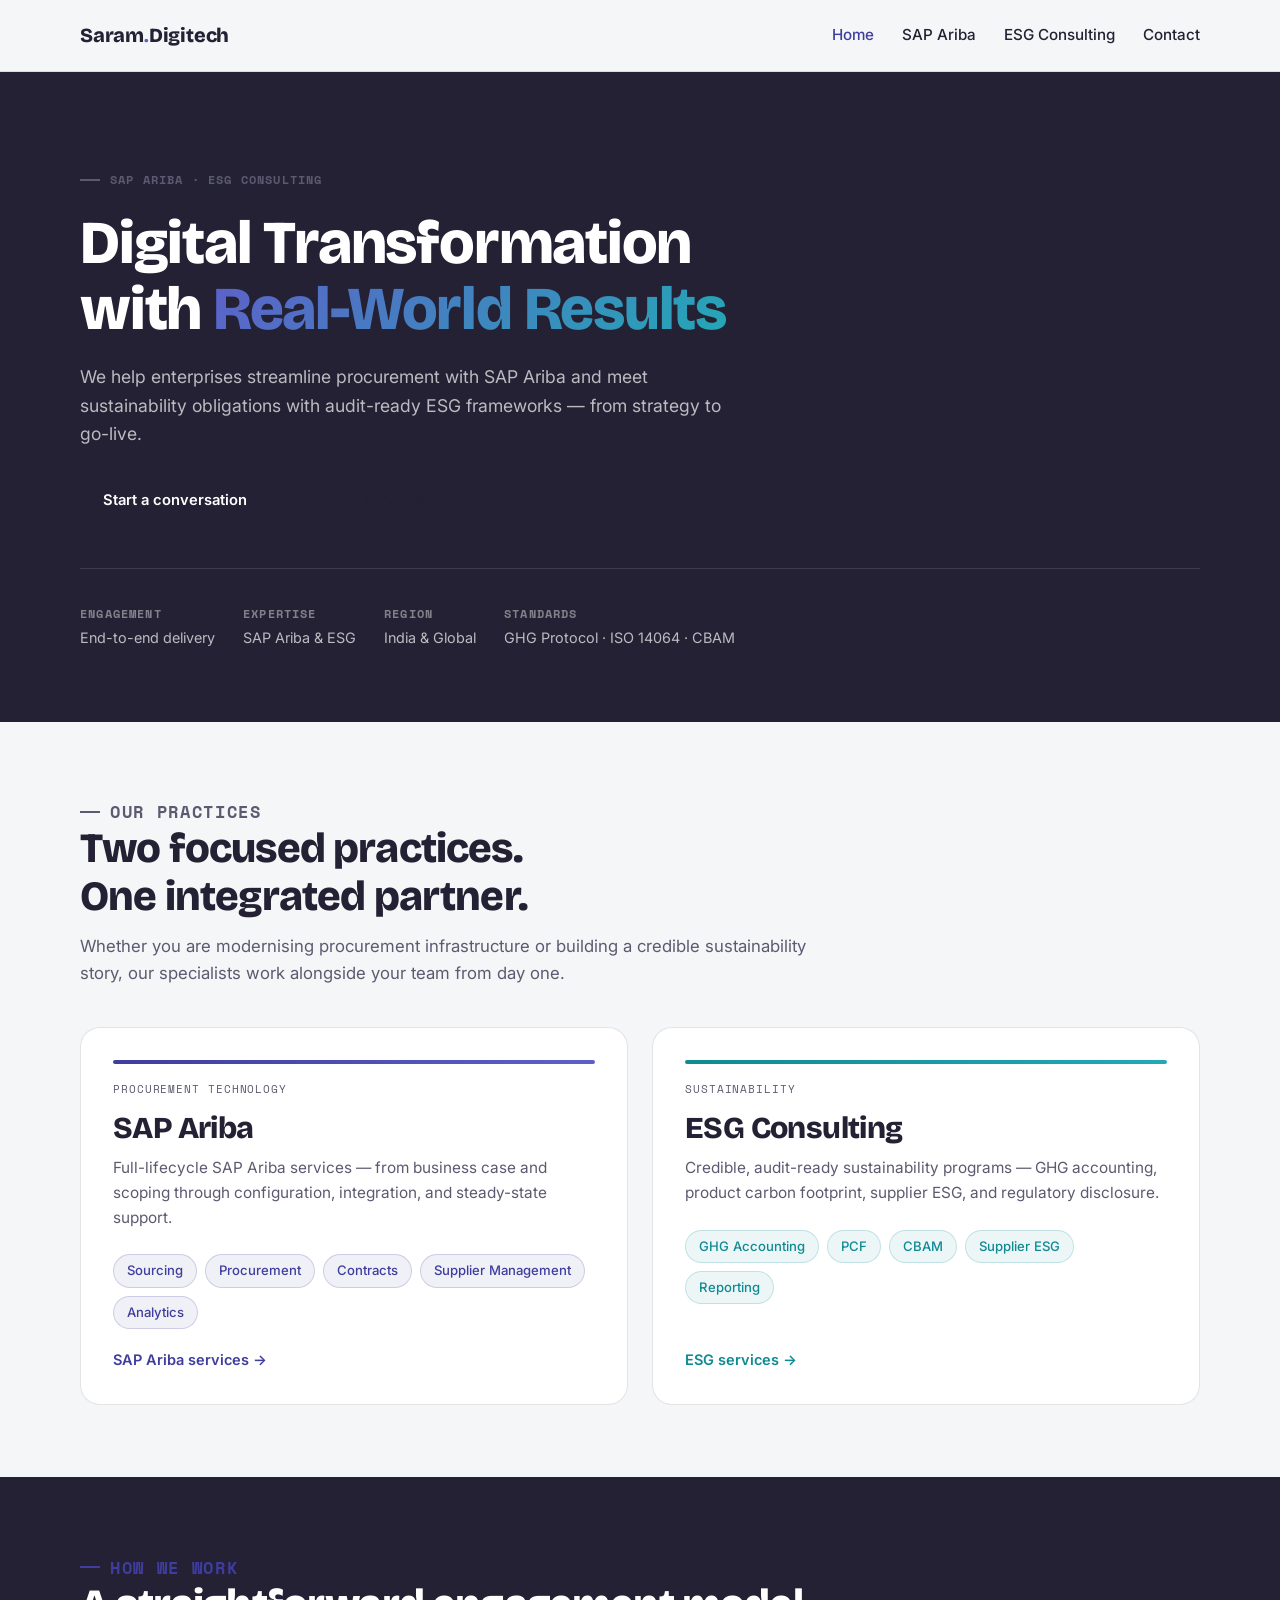
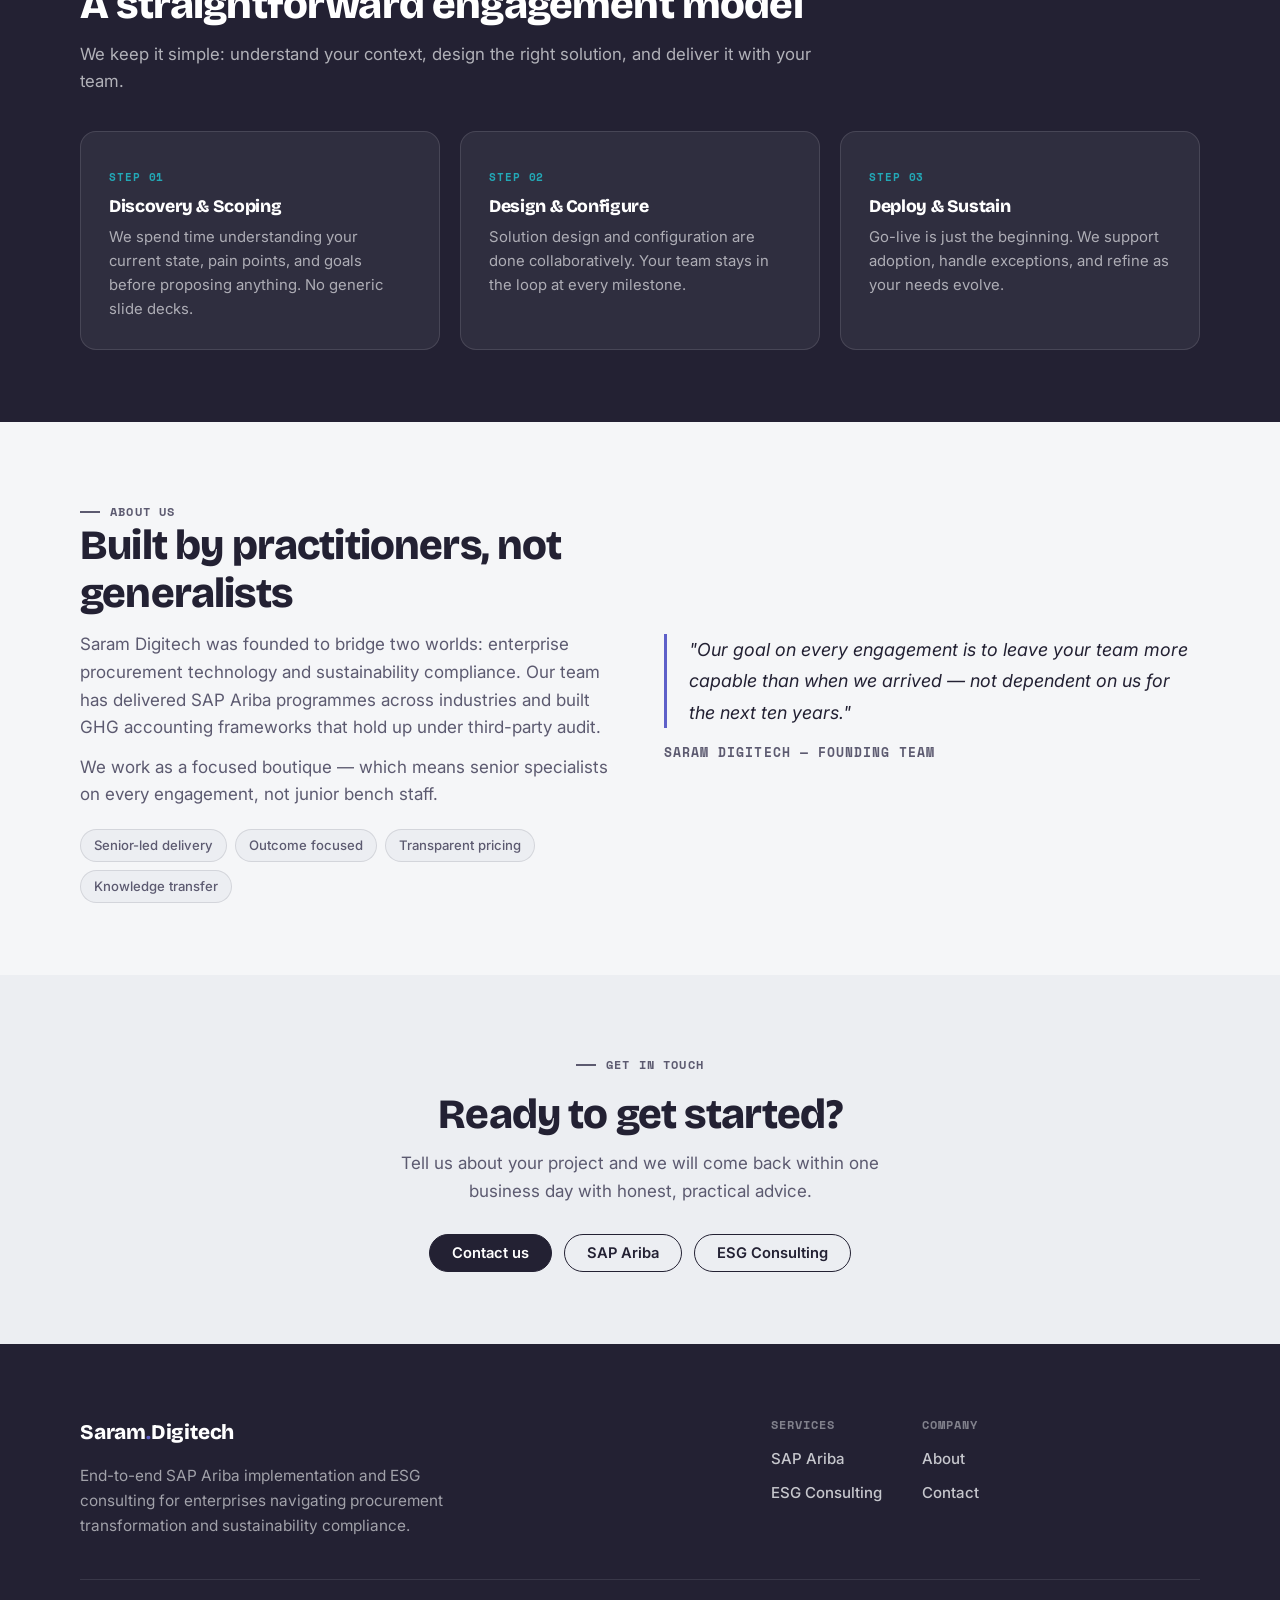
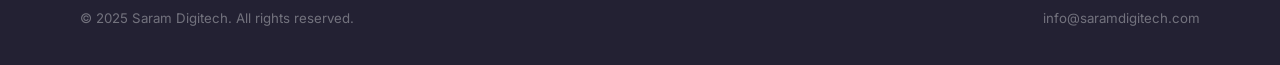
==== index.html @ 62ceaaaa "feat: convert to multi-page site with shared CSS Replace the 489KB Draftcode bundled SPA with a clea" ====
<!DOCTYPE html>
<html lang="en">
<head>
  <meta charset="UTF-8">
  <meta name="viewport" content="width=device-width,initial-scale=1">
  <title>Saram Digitech — SAP Ariba &amp; ESG Consulting</title>
  <meta name="description" content="Saram Digitech delivers SAP Ariba implementation and ESG consulting for enterprises. End-to-end procurement transformation and sustainability compliance.">
  <link rel="preconnect" href="https://fonts.googleapis.com">
  <link rel="preconnect" href="https://fonts.gstatic.com" crossorigin>
  <link href="https://fonts.googleapis.com/css2?family=Bricolage+Grotesque:opsz,wght@12..96,700;12..96,800&family=Inter:wght@400;500;600&family=Space+Mono:wght@700&display=swap" rel="stylesheet">
  <link rel="stylesheet" href="assets/site.css">
</head>
<body>

<header class="nav">
  <div class="wrap">
    <div class="row">
      <a href="index.html" class="brand">Saram<b>.</b>Digitech</a>
      <nav>
        <a href="index.html" class="active">Home</a>
        <a href="sap-ariba.html">SAP Ariba</a>
        <a href="esg.html">ESG Consulting</a>
        <a href="contact.html">Contact</a>
      </nav>
      <button class="navtoggle" id="tog" aria-label="Menu">&#9776;</button>
    </div>
    <div id="mnav">
      <a href="index.html" class="active">Home</a>
      <a href="sap-ariba.html">SAP Ariba</a>
      <a href="esg.html">ESG Consulting</a>
      <a href="contact.html">Contact</a>
    </div>
  </div>
</header>

<!-- Hero -->
<section class="hero">
  <div class="wrap">
    <p class="eyebrow"><span></span>SAP Ariba &middot; ESG Consulting</p>
    <h1>Digital Transformation<br>with <span class="grad">Real-World Results</span></h1>
    <p class="sub">We help enterprises streamline procurement with SAP Ariba and meet sustainability obligations with audit-ready ESG frameworks &mdash; from strategy to go-live.</p>
    <div class="cta">
      <a href="contact.html" class="btn primary">Start a conversation</a>
      <a href="#practices" class="btn">Explore services</a>
    </div>
    <div class="tags">
      <div><b>Engagement</b><span>End-to-end delivery</span></div>
      <div><b>Expertise</b><span>SAP Ariba &amp; ESG</span></div>
      <div><b>Region</b><span>India &amp; Global</span></div>
      <div><b>Standards</b><span>GHG Protocol &middot; ISO 14064 &middot; CBAM</span></div>
    </div>
  </div>
</section>

<!-- Practices -->
<section class="pad" id="practices">
  <div class="wrap">
    <div class="lead">
      <p class="eyebrow"><span></span>Our practices</p>
      <h2>Two focused practices.<br>One integrated partner.</h2>
      <p>Whether you are modernising procurement infrastructure or building a credible sustainability story, our specialists work alongside your team from day one.</p>
    </div>
    <div class="split">
      <div class="pcard a">
        <div class="top"></div>
        <p class="div">Procurement Technology</p>
        <h3>SAP Ariba</h3>
        <p>Full-lifecycle SAP Ariba services &mdash; from business case and scoping through configuration, integration, and steady-state support.</p>
        <div class="chips">
          <span class="chip a">Sourcing</span>
          <span class="chip a">Procurement</span>
          <span class="chip a">Contracts</span>
          <span class="chip a">Supplier Management</span>
          <span class="chip a">Analytics</span>
        </div>
        <a href="sap-ariba.html" class="more">SAP Ariba services &rarr;</a>
      </div>
      <div class="pcard e">
        <div class="top"></div>
        <p class="div">Sustainability</p>
        <h3>ESG Consulting</h3>
        <p>Credible, audit-ready sustainability programs &mdash; GHG accounting, product carbon footprint, supplier ESG, and regulatory disclosure.</p>
        <div class="chips">
          <span class="chip e">GHG Accounting</span>
          <span class="chip e">PCF</span>
          <span class="chip e">CBAM</span>
          <span class="chip e">Supplier ESG</span>
          <span class="chip e">Reporting</span>
        </div>
        <a href="esg.html" class="more">ESG services &rarr;</a>
      </div>
    </div>
  </div>
</section>

<!-- Engagement model -->
<section class="pad darkband">
  <div class="wrap">
    <div class="lead">
      <p class="eyebrow ariba"><span></span>How we work</p>
      <h2>A straightforward engagement model</h2>
      <p>We keep it simple: understand your context, design the right solution, and deliver it with your team.</p>
    </div>
    <div class="steps">
      <div class="step">
        <p class="n">Step 01</p>
        <h4>Discovery &amp; Scoping</h4>
        <p>We spend time understanding your current state, pain points, and goals before proposing anything. No generic slide decks.</p>
      </div>
      <div class="step">
        <p class="n">Step 02</p>
        <h4>Design &amp; Configure</h4>
        <p>Solution design and configuration are done collaboratively. Your team stays in the loop at every milestone.</p>
      </div>
      <div class="step">
        <p class="n">Step 03</p>
        <h4>Deploy &amp; Sustain</h4>
        <p>Go-live is just the beginning. We support adoption, handle exceptions, and refine as your needs evolve.</p>
      </div>
    </div>
  </div>
</section>

<!-- About -->
<section class="pad" id="about">
  <div class="wrap">
    <div class="about-grid">
      <div>
        <p class="eyebrow"><span></span>About us</p>
        <h2>Built by practitioners, not generalists</h2>
        <p style="margin-top:14px;">Saram Digitech was founded to bridge two worlds: enterprise procurement technology and sustainability compliance. Our team has delivered SAP Ariba programmes across industries and built GHG accounting frameworks that hold up under third-party audit.</p>
        <p style="margin-top:12px;">We work as a focused boutique &mdash; which means senior specialists on every engagement, not junior bench staff.</p>
        <div class="pillars">
          <span class="chip">Senior-led delivery</span>
          <span class="chip">Outcome focused</span>
          <span class="chip">Transparent pricing</span>
          <span class="chip">Knowledge transfer</span>
        </div>
      </div>
      <div>
        <blockquote class="quote">
          "Our goal on every engagement is to leave your team more capable than when we arrived &mdash; not dependent on us for the next ten years."
        </blockquote>
        <p class="qby">Saram Digitech &mdash; Founding team</p>
      </div>
    </div>
  </div>
</section>

<!-- CTA -->
<section class="pad tint">
  <div class="wrap" style="text-align:center;">
    <p class="eyebrow" style="justify-content:center;margin-bottom:16px;"><span></span>Get in touch</p>
    <h2>Ready to get started?</h2>
    <p style="max-width:48ch;margin:12px auto 0;">Tell us about your project and we will come back within one business day with honest, practical advice.</p>
    <div class="cta" style="justify-content:center;margin-top:28px;">
      <a href="contact.html" class="btn primary">Contact us</a>
      <a href="sap-ariba.html" class="btn">SAP Ariba</a>
      <a href="esg.html" class="btn">ESG Consulting</a>
    </div>
  </div>
</section>

<footer class="ft">
  <div class="wrap">
    <div class="top">
      <div>
        <a href="index.html" class="brand">Saram<b>.</b>Digitech</a>
        <p>End-to-end SAP Ariba implementation and ESG consulting for enterprises navigating procurement transformation and sustainability compliance.</p>
      </div>
      <nav>
        <div>
          <b>Services</b>
          <a href="sap-ariba.html">SAP Ariba</a>
          <a href="esg.html">ESG Consulting</a>
        </div>
        <div>
          <b>Company</b>
          <a href="#about">About</a>
          <a href="contact.html">Contact</a>
        </div>
      </nav>
    </div>
    <div class="copy">
      <span>&copy; 2025 Saram Digitech. All rights reserved.</span>
      <span>info@saramdigitech.com</span>
    </div>
  </div>
</footer>

<script>
  const tog = document.getElementById('tog');
  const mn  = document.getElementById('mnav');
  tog.addEventListener('click', () => {
    const open = mn.style.display === 'flex';
    mn.style.display = open ? 'none' : 'flex';
    tog.innerHTML = open ? '&#9776;' : '&#10005;';
  });
</script>
</body>
</html>
---- assets/site.css ----
/* ============================================================
   Saram Digitech — site.css
   ============================================================ */

*, *::before, *::after { box-sizing: border-box; margin: 0; padding: 0; }

:root {
  --ariba:  #3F3D9E;
  --ariba2: #5E60C9;
  --esg:    #0F8A93;
  --esg2:   #23A8B6;
  --ink:    #232133;
  --ink2:   #5C5A70;
  --paper:  #F5F6F8;
  --paper2: #ECEEF2;
  --panel:  #FFFFFF;
  --line:   rgba(35,33,51,0.12);
  --nav-h:  72px;
}

body {
  font-family: 'Inter', system-ui, sans-serif;
  background: var(--paper);
  color: var(--ink);
  font-size: 17px;
  line-height: 1.62;
  -webkit-font-smoothing: antialiased;
  padding-top: var(--nav-h);
}

/* ── Layout ─────────────────────────────────────────────────── */
.wrap { max-width: 1200px; margin: 0 auto; padding: 0 clamp(20px,5vw,40px); }
.row  { display: flex; align-items: center; justify-content: space-between; }

/* ── Navigation ─────────────────────────────────────────────── */
.nav {
  position: fixed; top: 0; left: 0; right: 0;
  height: var(--nav-h); z-index: 60;
  background: rgba(245,246,248,0.88);
  backdrop-filter: blur(14px); -webkit-backdrop-filter: blur(14px);
  border-bottom: 1px solid var(--line);
}
.nav .wrap { height: 100%; }
.nav .row  { height: 100%; }

.brand {
  font-family: 'Bricolage Grotesque', sans-serif;
  font-weight: 800; font-size: 1.25rem; letter-spacing: -0.01em;
  color: var(--ink); text-decoration: none;
}
.brand b { color: var(--ariba2); }

nav { display: flex; align-items: center; gap: 28px; }
nav a {
  text-decoration: none; color: var(--ink);
  font-weight: 500; font-size: 0.95rem;
  transition: color .2s;
}
nav a:hover, nav a.active { color: var(--ariba); }

.navtoggle {
  display: none; background: none; border: none;
  font-size: 1.5rem; cursor: pointer; color: var(--ink); line-height: 1;
}
#mnav {
  display: none; flex-direction: column; gap: 12px;
  border-top: 1px solid var(--line); padding: 16px 0;
}
#mnav a {
  text-decoration: none; color: var(--ink);
  font-weight: 500; font-size: 0.95rem;
}
#mnav a.active { color: var(--ariba); }

/* ── Buttons ─────────────────────────────────────────────────── */
.btn {
  display: inline-block; padding: 11px 22px; border-radius: 100px;
  font-family: inherit; font-weight: 600; font-size: 0.92rem;
  text-decoration: none; cursor: pointer; line-height: 1;
  border: 1.5px solid var(--ink); color: var(--ink); background: transparent;
  transition: transform .2s, box-shadow .2s;
}
.btn:hover { transform: translateY(-2px); box-shadow: 0 8px 24px rgba(35,33,51,0.15); }
.btn.primary { background: var(--ink);   color: #fff; border-color: var(--ink); }
.btn.ariba   { background: var(--ariba); color: #fff; border-color: var(--ariba); }
.btn.esg     { background: var(--esg);   color: #fff; border-color: var(--esg); }

/* ── Sections ────────────────────────────────────────────────── */
.pad     { padding: clamp(56px,8vh,84px) 0; }
.darkband { background: var(--ink);   color: var(--paper); }
.tint    { background: var(--paper2); }

/* ── Hero ────────────────────────────────────────────────────── */
.hero {
  background: var(--ink); color: #fff;
  padding: clamp(72px,10vh,110px) 0 clamp(60px,8vh,90px);
}
.hero h1 {
  margin-top: 20px;
  font-family: 'Bricolage Grotesque', sans-serif;
  font-weight: 800; letter-spacing: -0.02em; line-height: 1.1;
  font-size: clamp(2.3rem,5vw,3.8rem);
}
.hero .sub {
  margin-top: 20px; max-width: 60ch;
  color: rgba(245,246,248,0.72); font-size: 1.1rem;
}
.cta { margin-top: 32px; display: flex; gap: 12px; flex-wrap: wrap; }
.tags {
  margin-top: 48px; display: flex; gap: 28px; flex-wrap: wrap;
  padding-top: 36px; border-top: 1px solid rgba(245,246,248,0.12);
}
.tags > div { display: flex; flex-direction: column; gap: 3px; }
.tags b {
  font-size: 0.73rem; letter-spacing: 0.1em; text-transform: uppercase;
  color: rgba(245,246,248,0.45); font-family: 'Space Mono', monospace;
}
.tags > div > :last-child { font-size: 0.9rem; color: rgba(245,246,248,0.72); }

/* ── Typography ──────────────────────────────────────────────── */
h1,h2,h3,h4 {
  font-family: 'Bricolage Grotesque', sans-serif;
  font-weight: 800; letter-spacing: -0.02em; line-height: 1.15;
}
h2 { font-size: clamp(1.8rem,3.4vw,2.6rem); }
h3 { font-size: clamp(1.4rem,2.4vw,1.9rem); }
h4 { font-size: 1.1rem; }

p { color: var(--ink2); }
.darkband p { color: rgba(245,246,248,0.68); }

.eyebrow {
  display: inline-flex; align-items: center; gap: 10px;
  font-family: 'Space Mono', monospace;
  font-size: 0.73rem; font-weight: 700; letter-spacing: 0.1em;
  text-transform: uppercase; color: var(--ink2);
}
.eyebrow span { width: 20px; height: 2px; background: currentColor; flex: none; }
.eyebrow.ariba { color: var(--ariba); }

.lead { max-width: 760px; }
.lead h2 { margin-bottom: 12px; color: var(--ink); }
.darkband .lead h2 { color: #fff; }
.lead p { font-size: 1.05rem; }

.grad {
  background: linear-gradient(135deg, var(--ariba2) 0%, var(--esg2) 100%);
  -webkit-background-clip: text; -webkit-text-fill-color: transparent;
  background-clip: text;
}

/* ── Practice cards ──────────────────────────────────────────── */
.split {
  margin-top: 40px; display: grid;
  grid-template-columns: 1fr 1fr; gap: 24px;
}
.pcard {
  border-radius: 20px; border: 1.5px solid var(--line);
  background: var(--panel); padding: 32px;
  display: flex; flex-direction: column; gap: 10px;
}
.pcard .top { height: 4px; border-radius: 2px; margin-bottom: 6px; }
.pcard.a .top { background: linear-gradient(90deg,var(--ariba),var(--ariba2)); }
.pcard.e .top { background: linear-gradient(90deg,var(--esg),var(--esg2)); }
.pcard .div {
  font-family: 'Space Mono', monospace;
  font-size: 0.71rem; text-transform: uppercase; letter-spacing: 0.08em;
  color: var(--ink2);
}
.pcard h3 { margin-top: 2px; color: var(--ink); }
.pcard .tl { font-weight: 600; font-size: 1rem; color: var(--ink); }
.pcard p   { font-size: 0.96rem; }
.more {
  text-decoration: none; font-weight: 600; font-size: 0.91rem;
  margin-top: auto; padding-top: 10px; display: inline-block;
}
.pcard.a .more { color: var(--ariba); }
.pcard.e .more { color: var(--esg); }
.more:hover { opacity: 0.8; }

/* ── Chips ───────────────────────────────────────────────────── */
.chips { display: flex; flex-wrap: wrap; gap: 8px; margin-top: 14px; }
.chip {
  display: inline-block; padding: 5px 13px; border-radius: 100px;
  font-size: 0.82rem; font-weight: 500;
  background: var(--paper2); color: var(--ink2); border: 1px solid var(--line);
}
.chip.a { background: rgba(63,61,158,0.08); color: var(--ariba); border-color: rgba(63,61,158,0.2); }
.chip.e { background: rgba(15,138,147,0.08); color: var(--esg);   border-color: rgba(15,138,147,0.2); }

/* ── Engagement steps ────────────────────────────────────────── */
.steps { margin-top: 36px; display: grid; grid-template-columns: repeat(3,1fr); gap: 20px; }
.step {
  background: rgba(245,246,248,0.06); border: 1px solid rgba(245,246,248,0.12);
  border-radius: 16px; padding: 28px;
}
.step .n {
  font-family: 'Space Mono', monospace; font-size: 0.71rem; font-weight: 700;
  letter-spacing: 0.08em; text-transform: uppercase; color: var(--esg2);
}
.step h4 { margin-top: 10px; color: #fff; }
.step p  { margin-top: 8px; font-size: 0.93rem; color: rgba(245,246,248,0.64); }

/* ── Description grid ────────────────────────────────────────── */
.dgrid { margin-top: 32px; display: grid; grid-template-columns: repeat(2,1fr); gap: 16px; }
.dcard {
  background: var(--paper2); border: 1.5px solid var(--line);
  border-radius: 14px; padding: 24px;
  display: flex; gap: 16px; align-items: flex-start;
}
.darkband .dcard { background: rgba(245,246,248,0.05); border-color: rgba(245,246,248,0.12); }
.dcard .n {
  font-family: 'Space Mono', monospace; font-size: 1rem; font-weight: 700;
  color: var(--esg2); min-width: 30px; flex: none;
}
.dcard b   { display: block; font-weight: 700; font-size: 0.98rem; margin-bottom: 5px; color: var(--ink); }
.dcard span { font-size: 0.93rem; color: var(--ink2); }
.darkband .dcard b    { color: #fff; }
.darkband .dcard span { color: rgba(245,246,248,0.64); }

/* ── Industries / sectors ────────────────────────────────────── */
.sectors { margin-top: 24px; display: flex; flex-wrap: wrap; gap: 10px; }

/* ── About ───────────────────────────────────────────────────── */
.about-grid { display: grid; grid-template-columns: 1fr 1fr; gap: 48px; align-items: center; }
.pillars { margin-top: 20px; display: flex; flex-wrap: wrap; gap: 8px; }
.quote {
  font-size: 1.12rem; line-height: 1.75; font-style: italic;
  color: var(--ink); padding-left: 22px;
  border-left: 3px solid var(--ariba2);
}
.qby {
  margin-top: 14px; font-size: 0.82rem; font-weight: 700;
  text-transform: uppercase; letter-spacing: 0.08em;
  color: var(--ink2); font-family: 'Space Mono', monospace;
}

/* ── Contact box ─────────────────────────────────────────────── */
.contact-grid { display: grid; grid-template-columns: 1fr 1fr; gap: 48px; }
.contactbox { display: flex; flex-direction: column; gap: 18px; margin-top: 30px; }
.contactbox > div { display: flex; flex-direction: column; gap: 4px; }
.contactbox b {
  font-size: 0.73rem; text-transform: uppercase; letter-spacing: 0.08em;
  color: var(--ink2); font-family: 'Space Mono', monospace;
}
.contactbox a {
  text-decoration: none; color: var(--ink);
  font-weight: 500; font-size: 1.04rem; transition: color .2s;
}
.contactbox a:hover { color: var(--ariba); }

/* ── Form ────────────────────────────────────────────────────── */
.form { display: flex; flex-direction: column; gap: 18px; }
.form .grid2 { display: grid; grid-template-columns: 1fr 1fr; gap: 18px; }
.form label { display: flex; flex-direction: column; gap: 7px; font-size: 0.82rem; font-weight: 600; color: var(--ink2); }
.form input,
.form select,
.form textarea {
  font-family: inherit; font-size: 1rem;
  padding: 13px 15px; border: 1.5px solid var(--line);
  border-radius: 11px; background: #fff; color: var(--ink);
  outline: none; transition: border-color .2s; width: 100%;
}
.form input:focus,
.form select:focus,
.form textarea:focus { border-color: var(--ariba); }
.form textarea { resize: vertical; min-height: 110px; }
.form-success {
  padding: 28px; text-align: center;
  background: rgba(15,138,147,0.06);
  border: 1.5px solid rgba(15,138,147,0.2);
  border-radius: 16px; display: none;
}
.form-success p:first-child { font-weight: 700; color: var(--esg); font-size: 1.08rem; }
.form-error { display: none; color: #c0392b; font-size: 0.875rem; margin-top: -6px; }

/* ── Footer ──────────────────────────────────────────────────── */
.ft { background: var(--ink); color: var(--paper); padding: clamp(56px,8vh,84px) 0 36px; }
.ft .top {
  display: grid; grid-template-columns: 1.5fr 1fr; gap: 48px;
  padding-bottom: 40px; border-bottom: 1px solid rgba(245,246,248,0.1);
}
.ft .brand { color: #fff; font-size: 1.3rem; display: inline-block; margin-bottom: 14px; }
.ft p { color: rgba(245,246,248,0.6); font-size: 0.96rem; max-width: 38ch; }
.ft nav { display: flex; gap: 40px; align-items: flex-start; }
.ft nav > div { display: flex; flex-direction: column; gap: 10px; }
.ft nav b {
  font-size: 0.72rem; text-transform: uppercase; letter-spacing: 0.08em;
  color: rgba(245,246,248,0.45); font-family: 'Space Mono', monospace;
  display: block; margin-bottom: 2px;
}
.ft nav a { text-decoration: none; color: rgba(245,246,248,0.78); font-size: 0.94rem; transition: color .2s; }
.ft nav a:hover { color: #fff; }
.copy {
  margin-top: 28px; display: flex; justify-content: space-between;
  flex-wrap: wrap; gap: 8px;
  font-size: 0.83rem; color: rgba(245,246,248,0.38);
}

/* ── Responsive ──────────────────────────────────────────────── */
@media (max-width: 820px) {
  nav { display: none; }
  .navtoggle { display: block; }
  .nav { height: auto; min-height: var(--nav-h); }
  .nav .wrap { height: auto; padding-top: 0; padding-bottom: 0; }
  .nav .row { min-height: var(--nav-h); }

  .split, .steps, .about-grid, .contact-grid { grid-template-columns: 1fr; }
  .dgrid { grid-template-columns: 1fr; }
  .form .grid2 { grid-template-columns: 1fr; }
  .ft .top { grid-template-columns: 1fr; }
  .ft nav { flex-wrap: wrap; gap: 24px; }
  .copy { flex-direction: column; }
  .tags { gap: 18px; }
}

@media (max-width: 480px) {
  .cta { flex-direction: column; align-items: flex-start; }
}
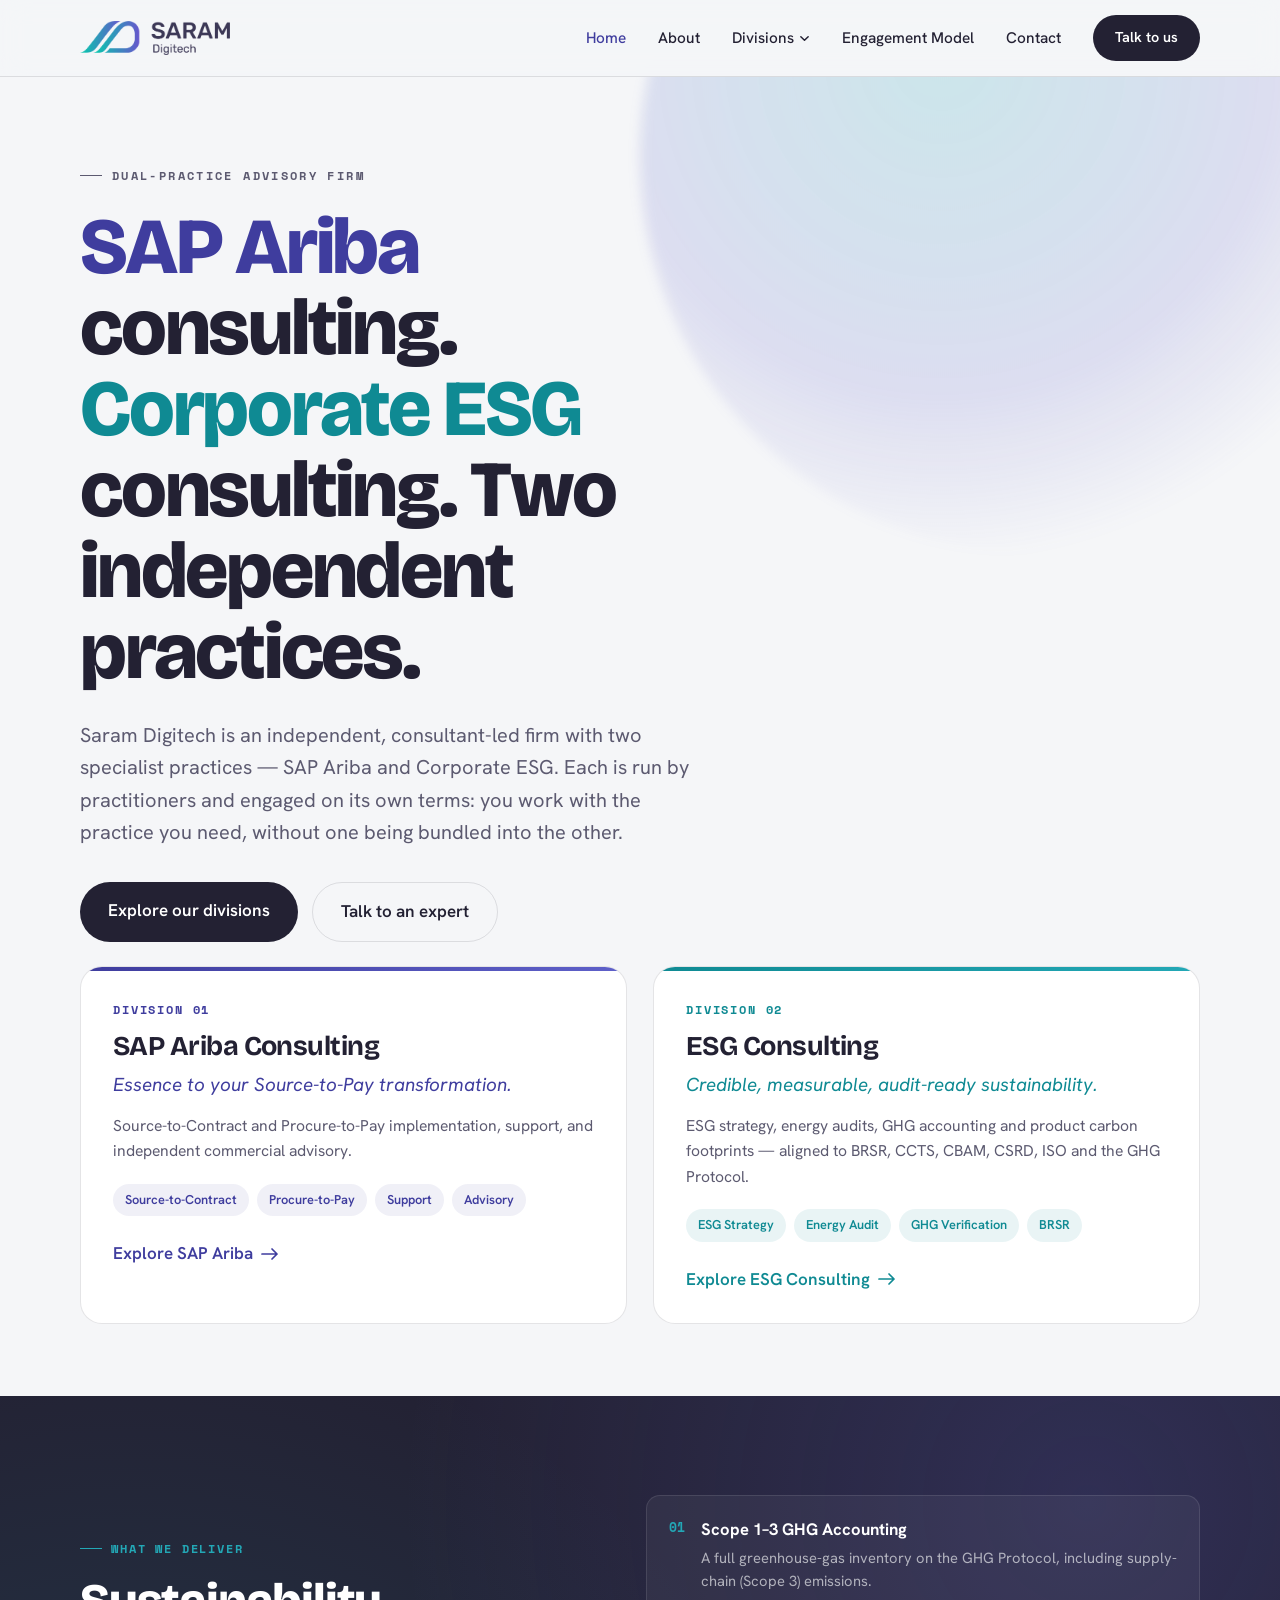
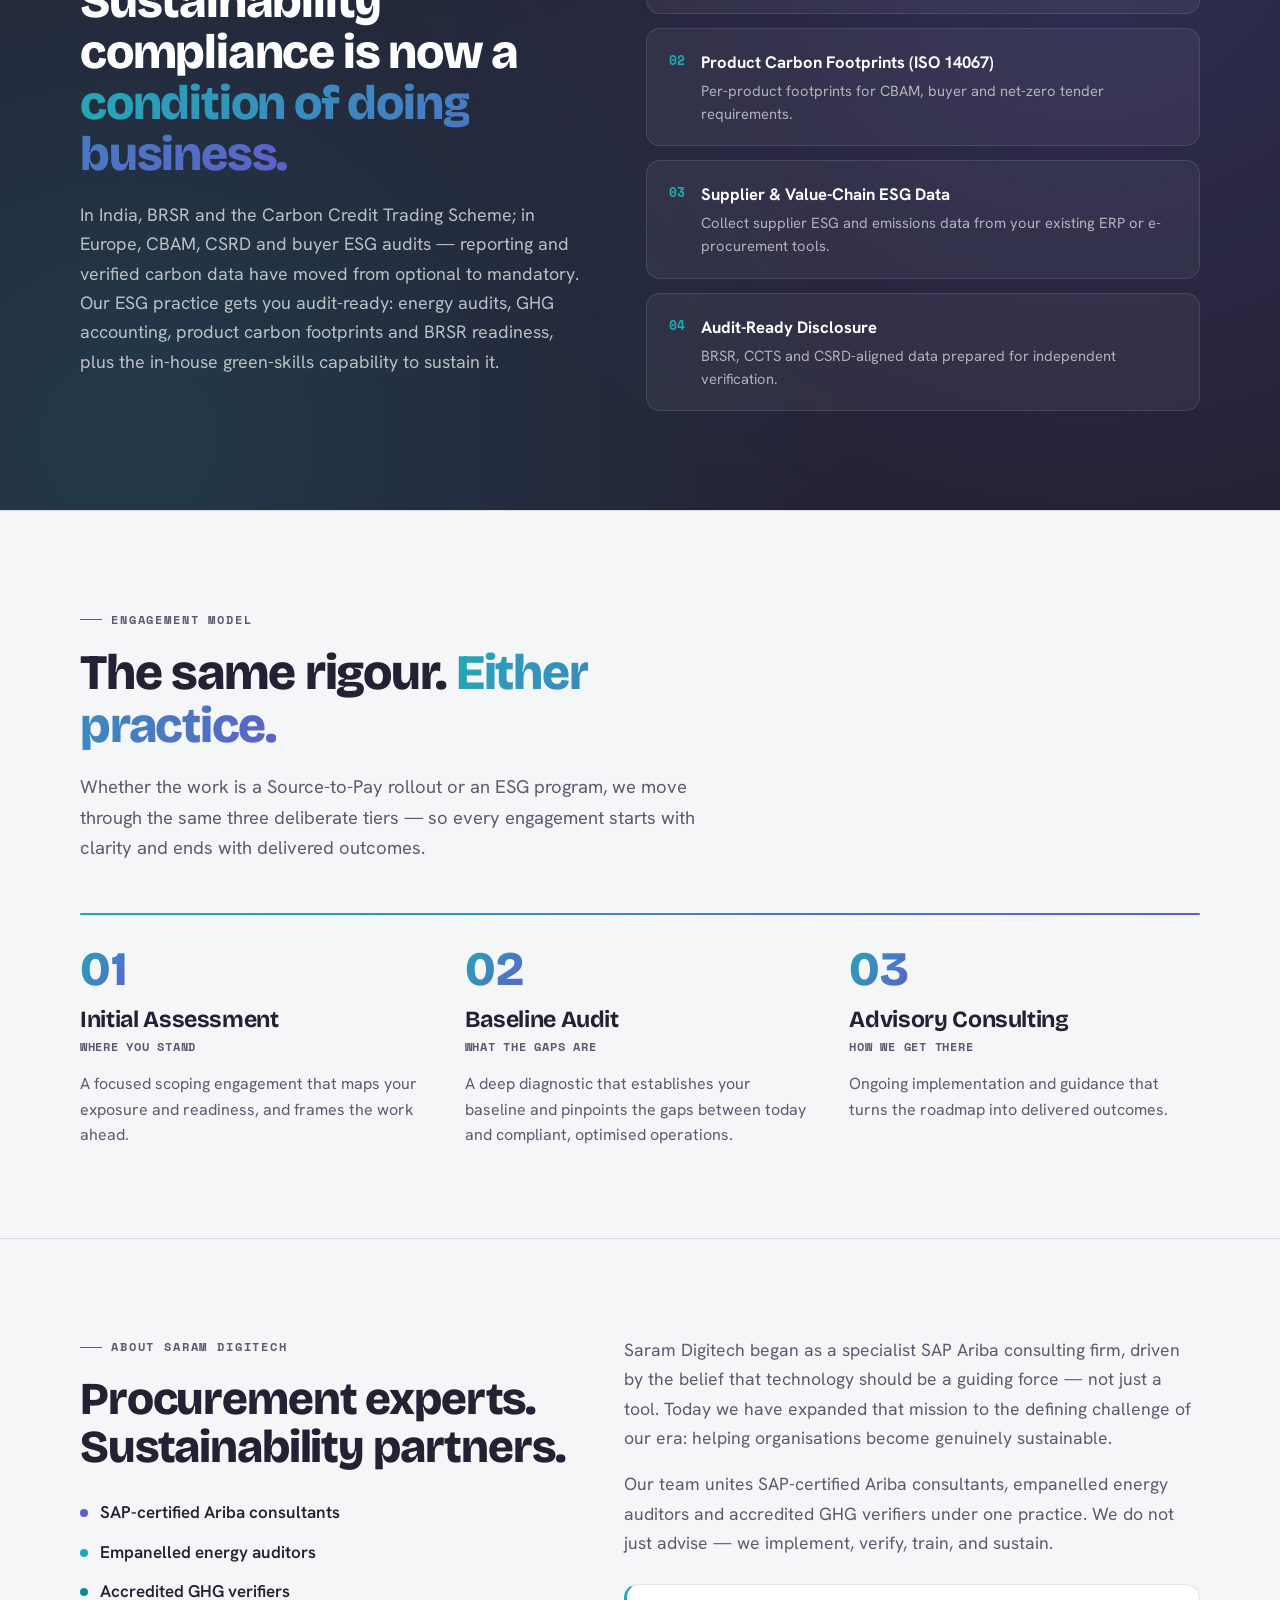
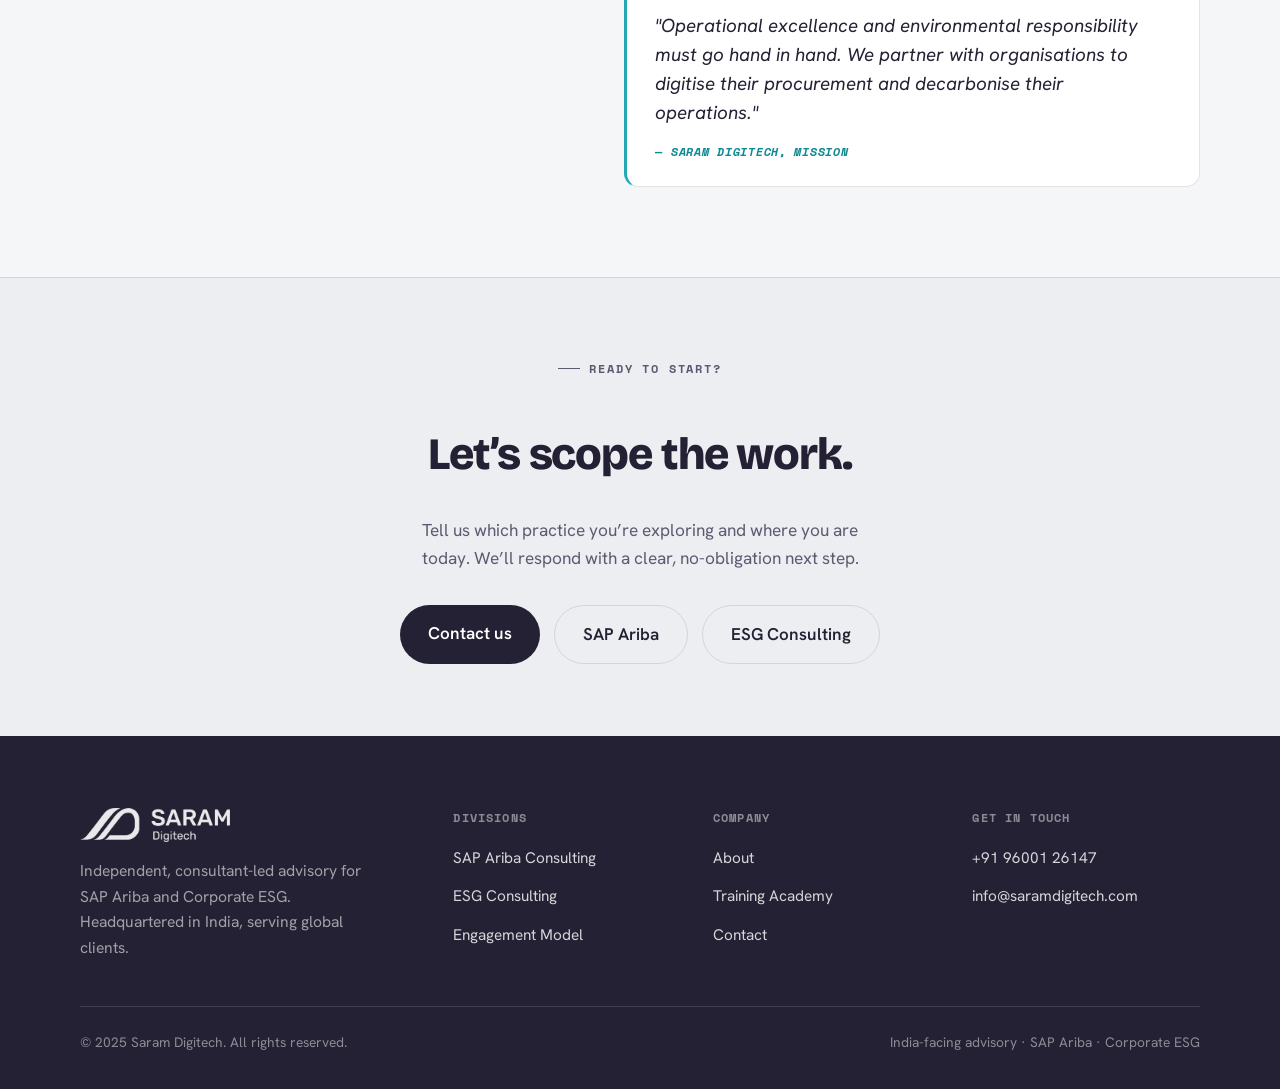
==== commit de2e8077: "fix: restore original design — Hanken Grotesk, image logo, original styling patterns Replace new CSS" ====
--- a/index.html
+++ b/index.html
@@ -4,198 +4,285 @@
   <meta charset="UTF-8">
   <meta name="viewport" content="width=device-width,initial-scale=1">
   <title>Saram Digitech — SAP Ariba &amp; ESG Consulting</title>
-  <meta name="description" content="Saram Digitech delivers SAP Ariba implementation and ESG consulting for enterprises. End-to-end procurement transformation and sustainability compliance.">
+  <meta name="description" content="Saram Digitech is an independent, consultant-led firm with two specialist practices — SAP Ariba and Corporate ESG. Each run by practitioners.">
   <link rel="preconnect" href="https://fonts.googleapis.com">
   <link rel="preconnect" href="https://fonts.gstatic.com" crossorigin>
-  <link href="https://fonts.googleapis.com/css2?family=Bricolage+Grotesque:opsz,wght@12..96,700;12..96,800&family=Inter:wght@400;500;600&family=Space+Mono:wght@700&display=swap" rel="stylesheet">
+  <link href="https://fonts.googleapis.com/css2?family=Bricolage+Grotesque:opsz,wght@12..96,700;12..96,800&family=Hanken+Grotesk:wght@400;500;600;700&family=Space+Mono:wght@400;700&display=swap" rel="stylesheet">
   <link rel="stylesheet" href="assets/site.css">
 </head>
 <body>
 
-<header class="nav">
+<!-- NAV -->
+<header class="site-nav">
+  <div class="inner">
+    <a href="index.html" class="nav-logo">
+      <img src="assets/logo.png" alt="Saram Digitech">
+    </a>
+    <nav class="desk-nav">
+      <a href="index.html" class="active">Home</a>
+      <a href="index.html#about">About</a>
+      <div class="nav-dd">
+        <a href="index.html#divisions" style="display:inline-flex;align-items:center;gap:5px;">Divisions
+          <svg width="11" height="11" viewBox="0 0 12 12" aria-hidden="true"><path d="M2 4 L6 8 L10 4" fill="none" stroke="currentColor" stroke-width="1.6" stroke-linecap="round" stroke-linejoin="round"/></svg>
+        </a>
+        <div class="nav-dd-panel">
+          <div class="nav-dd-inner">
+            <a href="sap-ariba.html" class="nav-dd-item">
+              <span class="nav-dd-dot" style="background:var(--ariba2)"></span>
+              <span><b>SAP Ariba Consulting</b><span>Source-to-Pay transformation</span></span>
+            </a>
+            <a href="esg.html" class="nav-dd-item">
+              <span class="nav-dd-dot" style="background:var(--esg2)"></span>
+              <span><b>ESG Consulting</b><span>Strategy &middot; Energy &middot; GHG verification</span></span>
+            </a>
+          </div>
+        </div>
+      </div>
+      <a href="index.html#engagement">Engagement Model</a>
+      <a href="contact.html">Contact</a>
+      <a href="contact.html" class="talk-btn">Talk to us</a>
+    </nav>
+    <button class="mob-btn" id="mob-tog" aria-label="Menu">
+      <svg width="20" height="20" viewBox="0 0 22 22" aria-hidden="true"><path d="M3 6 H19 M3 11 H19 M3 16 H19" stroke="#232133" stroke-width="1.7" stroke-linecap="round"/></svg>
+    </button>
+  </div>
+</header>
+
+<!-- MOBILE MENU -->
+<div class="mob-nav" id="mob-menu">
+  <a href="index.html" class="active">Home</a>
+  <a href="index.html#about">About</a>
+  <a href="sap-ariba.html" class="ariba">SAP Ariba Consulting</a>
+  <a href="esg.html" class="esg">ESG Consulting</a>
+  <a href="index.html#engagement">Engagement Model</a>
+  <a href="contact.html">Contact</a>
+</div>
+
+<!-- HERO -->
+<section style="position:relative;overflow:hidden;scroll-margin-top:90px">
+  <div style="position:absolute;top:-24%;right:-12%;width:62vw;height:62vw;max-width:840px;max-height:840px;border-radius:50%;background:radial-gradient(circle at 38% 38%,rgba(35,168,182,0.20),rgba(94,96,201,0.16) 48%,rgba(245,246,248,0) 72%);filter:blur(6px);animation:heroGlow 18s ease-in-out infinite;pointer-events:none"></div>
+  <div class="wrap" style="padding-top:clamp(60px,9vh,108px);padding-bottom:clamp(8px,2vh,16px);position:relative">
+    <div data-reveal style="display:inline-flex;align-items:center;gap:10px;font-family:'Space Mono',monospace;font-size:0.74rem;font-weight:700;letter-spacing:0.2em;text-transform:uppercase;color:var(--ink2)">
+      <span style="width:22px;height:1px;background:var(--ink2)"></span>Dual-practice advisory firm
+    </div>
+    <h1 data-reveal style="margin:22px 0 0;font-family:'Bricolage Grotesque',sans-serif;font-weight:800;letter-spacing:-0.028em;line-height:1.02;font-size:clamp(2.5rem,6.2vw,5rem);max-width:15ch">
+      <span style="color:var(--ariba)">SAP Ariba</span> consulting. <span style="color:var(--esg)">Corporate ESG</span> consulting. Two independent practices.
+    </h1>
+    <p data-reveal style="margin:26px 0 0;font-size:clamp(1.05rem,1.6vw,1.25rem);color:var(--ink2);max-width:58ch;line-height:1.62">Saram Digitech is an independent, consultant-led firm with two specialist practices &mdash; SAP Ariba and Corporate ESG. Each is run by practitioners and engaged on its own terms: you work with the practice you need, without one being bundled into the other.</p>
+    <div data-reveal style="display:flex;gap:14px;flex-wrap:wrap;margin-top:34px">
+      <a href="#divisions" class="btn-dark">Explore our divisions</a>
+      <a href="contact.html" class="btn-outline">Talk to an expert</a>
+    </div>
+  </div>
+
+  <!-- DUAL PRACTICE CARDS -->
+  <div id="divisions" class="wrap" style="padding-top:8px;padding-bottom:clamp(56px,8vh,88px);scroll-margin-top:90px">
+    <div class="grid2" style="display:grid;grid-template-columns:1fr 1fr;gap:26px">
+      <a href="sap-ariba.html" data-reveal class="pcard ariba" style="text-decoration:none;color:var(--ink)">
+        <span class="top-strip"></span>
+        <span class="div-label">Division 01</span>
+        <h3>SAP Ariba Consulting</h3>
+        <p class="tagline">Essence to your Source-to-Pay transformation.</p>
+        <p>Source-to-Contract and Procure-to-Pay implementation, support, and independent commercial advisory.</p>
+        <div class="chips">
+          <span class="chip ariba">Source-to-Contract</span>
+          <span class="chip ariba">Procure-to-Pay</span>
+          <span class="chip ariba">Support</span>
+          <span class="chip ariba">Advisory</span>
+        </div>
+        <span class="explore-link">Explore SAP Ariba
+          <svg width="18" height="14" viewBox="0 0 18 14" aria-hidden="true"><path d="M1 7 H16 M11 2 L16 7 L11 12" fill="none" stroke="currentColor" stroke-width="1.7" stroke-linecap="round" stroke-linejoin="round"/></svg>
+        </span>
+      </a>
+      <a href="esg.html" data-reveal class="pcard esg" style="text-decoration:none;color:var(--ink)">
+        <span class="top-strip"></span>
+        <span class="div-label">Division 02</span>
+        <h3>ESG Consulting</h3>
+        <p class="tagline">Credible, measurable, audit-ready sustainability.</p>
+        <p>ESG strategy, energy audits, GHG accounting and product carbon footprints &mdash; aligned to BRSR, CCTS, CBAM, CSRD, ISO and the GHG Protocol.</p>
+        <div class="chips">
+          <span class="chip esg">ESG Strategy</span>
+          <span class="chip esg">Energy Audit</span>
+          <span class="chip esg">GHG Verification</span>
+          <span class="chip esg">BRSR</span>
+        </div>
+        <span class="explore-link">Explore ESG Consulting
+          <svg width="18" height="14" viewBox="0 0 18 14" aria-hidden="true"><path d="M1 7 H16 M11 2 L16 7 L11 12" fill="none" stroke="currentColor" stroke-width="1.7" stroke-linecap="round" stroke-linejoin="round"/></svg>
+        </span>
+      </a>
+    </div>
+  </div>
+</section>
+
+<!-- BRIDGE (dark) -->
+<section class="bridge">
+  <div class="bridge-bg"></div>
+  <div class="wrap" style="position:relative">
+    <div class="bridge-grid">
+      <div data-reveal>
+        <div class="eyebrow esg2"><span class="line"></span>What we deliver</div>
+        <h2 style="margin:18px 0 0;font-size:clamp(2rem,3.8vw,3rem);color:#fff">Sustainability compliance is now a <span class="grad-text">condition of doing business.</span></h2>
+        <p style="margin:20px 0 0;font-size:1.12rem;color:rgba(245,246,248,0.72);line-height:1.64">In India, BRSR and the Carbon Credit Trading Scheme; in Europe, CBAM, CSRD and buyer ESG audits &mdash; reporting and verified carbon data have moved from optional to mandatory. Our ESG practice gets you audit-ready: energy audits, GHG accounting, product carbon footprints and BRSR readiness, plus the in-house green-skills capability to sustain it.</p>
+      </div>
+      <div data-reveal style="display:flex;flex-direction:column;gap:14px">
+        <div class="bridge-point">
+          <span class="n">01</span>
+          <div><b>Scope 1&ndash;3 GHG Accounting</b><span>A full greenhouse-gas inventory on the GHG Protocol, including supply-chain (Scope 3) emissions.</span></div>
+        </div>
+        <div class="bridge-point">
+          <span class="n">02</span>
+          <div><b>Product Carbon Footprints (ISO 14067)</b><span>Per-product footprints for CBAM, buyer and net-zero tender requirements.</span></div>
+        </div>
+        <div class="bridge-point">
+          <span class="n">03</span>
+          <div><b>Supplier &amp; Value-Chain ESG Data</b><span>Collect supplier ESG and emissions data from your existing ERP or e-procurement tools.</span></div>
+        </div>
+        <div class="bridge-point">
+          <span class="n">04</span>
+          <div><b>Audit-Ready Disclosure</b><span>BRSR, CCTS and CSRD-aligned data prepared for independent verification.</span></div>
+        </div>
+      </div>
+    </div>
+  </div>
+</section>
+
+<!-- ENGAGEMENT MODEL -->
+<section id="engagement" class="section" style="background:var(--paper);border-top:1px solid var(--line);scroll-margin-top:76px">
   <div class="wrap">
-    <div class="row">
-      <a href="index.html" class="brand">Saram<b>.</b>Digitech</a>
-      <nav>
-        <a href="index.html" class="active">Home</a>
-        <a href="sap-ariba.html">SAP Ariba</a>
-        <a href="esg.html">ESG Consulting</a>
-        <a href="contact.html">Contact</a>
-      </nav>
-      <button class="navtoggle" id="tog" aria-label="Menu">&#9776;</button>
-    </div>
-    <div id="mnav">
-      <a href="index.html" class="active">Home</a>
-      <a href="sap-ariba.html">SAP Ariba</a>
-      <a href="esg.html">ESG Consulting</a>
-      <a href="contact.html">Contact</a>
-    </div>
-  </div>
-</header>
-
-<!-- Hero -->
-<section class="hero">
+    <div data-reveal style="max-width:62ch">
+      <div class="eyebrow"><span class="line"></span>Engagement Model</div>
+      <h2 style="margin:18px 0 0;font-size:clamp(2.1rem,4vw,3.1rem)">The same rigour. <span class="grad-text">Either practice.</span></h2>
+      <p style="margin:20px 0 0;font-size:1.15rem;color:var(--ink2);line-height:1.64">Whether the work is a Source-to-Pay rollout or an ESG program, we move through the same three deliberate tiers &mdash; so every engagement starts with clarity and ends with delivered outcomes.</p>
+    </div>
+    <div data-reveal style="margin-top:50px">
+      <div style="height:2px;background:linear-gradient(90deg,var(--esg2),var(--ariba2));border-radius:2px;margin-bottom:30px"></div>
+      <div class="step-row">
+        <div class="step">
+          <span class="step-num">01</span>
+          <h3>Initial Assessment</h3>
+          <p class="sub">Where you stand</p>
+          <p>A focused scoping engagement that maps your exposure and readiness, and frames the work ahead.</p>
+        </div>
+        <div class="step">
+          <span class="step-num">02</span>
+          <h3>Baseline Audit</h3>
+          <p class="sub">What the gaps are</p>
+          <p>A deep diagnostic that establishes your baseline and pinpoints the gaps between today and compliant, optimised operations.</p>
+        </div>
+        <div class="step">
+          <span class="step-num">03</span>
+          <h3>Advisory Consulting</h3>
+          <p class="sub">How we get there</p>
+          <p>Ongoing implementation and guidance that turns the roadmap into delivered outcomes.</p>
+        </div>
+      </div>
+    </div>
+  </div>
+</section>
+
+<!-- ABOUT -->
+<section id="about" class="section" style="background:var(--paper);border-top:1px solid var(--line);scroll-margin-top:76px">
   <div class="wrap">
-    <p class="eyebrow"><span></span>SAP Ariba &middot; ESG Consulting</p>
-    <h1>Digital Transformation<br>with <span class="grad">Real-World Results</span></h1>
-    <p class="sub">We help enterprises streamline procurement with SAP Ariba and meet sustainability obligations with audit-ready ESG frameworks &mdash; from strategy to go-live.</p>
-    <div class="cta">
-      <a href="contact.html" class="btn primary">Start a conversation</a>
-      <a href="#practices" class="btn">Explore services</a>
-    </div>
-    <div class="tags">
-      <div><b>Engagement</b><span>End-to-end delivery</span></div>
-      <div><b>Expertise</b><span>SAP Ariba &amp; ESG</span></div>
-      <div><b>Region</b><span>India &amp; Global</span></div>
-      <div><b>Standards</b><span>GHG Protocol &middot; ISO 14064 &middot; CBAM</span></div>
-    </div>
-  </div>
-</section>
-
-<!-- Practices -->
-<section class="pad" id="practices">
+    <div class="divhead">
+      <div data-reveal>
+        <div class="eyebrow"><span class="line"></span>About Saram Digitech</div>
+        <h2 style="margin:18px 0 0;font-size:clamp(2rem,3.6vw,2.85rem)">Procurement experts. Sustainability partners.</h2>
+        <div style="display:flex;flex-direction:column;gap:12px;margin-top:28px">
+          <div style="display:flex;align-items:center;gap:12px"><span style="width:8px;height:8px;border-radius:50%;background:var(--ariba2)"></span><span style="font-weight:600">SAP-certified Ariba consultants</span></div>
+          <div style="display:flex;align-items:center;gap:12px"><span style="width:8px;height:8px;border-radius:50%;background:var(--esg2)"></span><span style="font-weight:600">Empanelled energy auditors</span></div>
+          <div style="display:flex;align-items:center;gap:12px"><span style="width:8px;height:8px;border-radius:50%;background:var(--esg)"></span><span style="font-weight:600">Accredited GHG verifiers</span></div>
+        </div>
+      </div>
+      <div data-reveal style="padding-top:6px">
+        <p style="margin:0;font-size:1.1rem;color:var(--ink2);line-height:1.68">Saram Digitech began as a specialist SAP Ariba consulting firm, driven by the belief that technology should be a guiding force &mdash; not just a tool. Today we have expanded that mission to the defining challenge of our era: helping organisations become genuinely sustainable.</p>
+        <p style="margin:16px 0 0;font-size:1.1rem;color:var(--ink2);line-height:1.68">Our team unites SAP-certified Ariba consultants, empanelled energy auditors and accredited GHG verifiers under one practice. We do not just advise &mdash; we implement, verify, train, and sustain.</p>
+        <div class="quote-box" style="margin-top:26px">
+          <p>"Operational excellence and environmental responsibility must go hand in hand. We partner with organisations to digitise their procurement and decarbonise their operations."</p>
+          <p class="by">&mdash; Saram Digitech, Mission</p>
+        </div>
+      </div>
+    </div>
+  </div>
+</section>
+
+<!-- CTA -->
+<section class="section-md" style="background:var(--paper2);border-top:1px solid var(--line)">
+  <div class="wrap" style="text-align:center">
+    <div class="eyebrow" style="justify-content:center;margin-bottom:16px"><span class="line"></span>Ready to start?</div>
+    <h2 style="font-size:clamp(1.9rem,3.5vw,2.8rem)">Let&rsquo;s scope the work.</h2>
+    <p style="max-width:48ch;margin:14px auto 0;color:var(--ink2);font-size:1.08rem;line-height:1.64">Tell us which practice you&rsquo;re exploring and where you are today. We&rsquo;ll respond with a clear, no-obligation next step.</p>
+    <div style="display:flex;gap:14px;flex-wrap:wrap;justify-content:center;margin-top:32px">
+      <a href="contact.html" class="btn-dark">Contact us</a>
+      <a href="sap-ariba.html" class="btn-outline">SAP Ariba</a>
+      <a href="esg.html" class="btn-outline">ESG Consulting</a>
+    </div>
+  </div>
+</section>
+
+<!-- FOOTER -->
+<footer class="site-footer">
   <div class="wrap">
-    <div class="lead">
-      <p class="eyebrow"><span></span>Our practices</p>
-      <h2>Two focused practices.<br>One integrated partner.</h2>
-      <p>Whether you are modernising procurement infrastructure or building a credible sustainability story, our specialists work alongside your team from day one.</p>
-    </div>
-    <div class="split">
-      <div class="pcard a">
-        <div class="top"></div>
-        <p class="div">Procurement Technology</p>
-        <h3>SAP Ariba</h3>
-        <p>Full-lifecycle SAP Ariba services &mdash; from business case and scoping through configuration, integration, and steady-state support.</p>
-        <div class="chips">
-          <span class="chip a">Sourcing</span>
-          <span class="chip a">Procurement</span>
-          <span class="chip a">Contracts</span>
-          <span class="chip a">Supplier Management</span>
-          <span class="chip a">Analytics</span>
-        </div>
-        <a href="sap-ariba.html" class="more">SAP Ariba services &rarr;</a>
-      </div>
-      <div class="pcard e">
-        <div class="top"></div>
-        <p class="div">Sustainability</p>
-        <h3>ESG Consulting</h3>
-        <p>Credible, audit-ready sustainability programs &mdash; GHG accounting, product carbon footprint, supplier ESG, and regulatory disclosure.</p>
-        <div class="chips">
-          <span class="chip e">GHG Accounting</span>
-          <span class="chip e">PCF</span>
-          <span class="chip e">CBAM</span>
-          <span class="chip e">Supplier ESG</span>
-          <span class="chip e">Reporting</span>
-        </div>
-        <a href="esg.html" class="more">ESG services &rarr;</a>
-      </div>
-    </div>
-  </div>
-</section>
-
-<!-- Engagement model -->
-<section class="pad darkband">
-  <div class="wrap">
-    <div class="lead">
-      <p class="eyebrow ariba"><span></span>How we work</p>
-      <h2>A straightforward engagement model</h2>
-      <p>We keep it simple: understand your context, design the right solution, and deliver it with your team.</p>
-    </div>
-    <div class="steps">
-      <div class="step">
-        <p class="n">Step 01</p>
-        <h4>Discovery &amp; Scoping</h4>
-        <p>We spend time understanding your current state, pain points, and goals before proposing anything. No generic slide decks.</p>
-      </div>
-      <div class="step">
-        <p class="n">Step 02</p>
-        <h4>Design &amp; Configure</h4>
-        <p>Solution design and configuration are done collaboratively. Your team stays in the loop at every milestone.</p>
-      </div>
-      <div class="step">
-        <p class="n">Step 03</p>
-        <h4>Deploy &amp; Sustain</h4>
-        <p>Go-live is just the beginning. We support adoption, handle exceptions, and refine as your needs evolve.</p>
-      </div>
-    </div>
-  </div>
-</section>
-
-<!-- About -->
-<section class="pad" id="about">
-  <div class="wrap">
-    <div class="about-grid">
+    <div class="foot-grid">
       <div>
-        <p class="eyebrow"><span></span>About us</p>
-        <h2>Built by practitioners, not generalists</h2>
-        <p style="margin-top:14px;">Saram Digitech was founded to bridge two worlds: enterprise procurement technology and sustainability compliance. Our team has delivered SAP Ariba programmes across industries and built GHG accounting frameworks that hold up under third-party audit.</p>
-        <p style="margin-top:12px;">We work as a focused boutique &mdash; which means senior specialists on every engagement, not junior bench staff.</p>
-        <div class="pillars">
-          <span class="chip">Senior-led delivery</span>
-          <span class="chip">Outcome focused</span>
-          <span class="chip">Transparent pricing</span>
-          <span class="chip">Knowledge transfer</span>
-        </div>
-      </div>
-      <div>
-        <blockquote class="quote">
-          "Our goal on every engagement is to leave your team more capable than when we arrived &mdash; not dependent on us for the next ten years."
-        </blockquote>
-        <p class="qby">Saram Digitech &mdash; Founding team</p>
-      </div>
-    </div>
-  </div>
-</section>
-
-<!-- CTA -->
-<section class="pad tint">
-  <div class="wrap" style="text-align:center;">
-    <p class="eyebrow" style="justify-content:center;margin-bottom:16px;"><span></span>Get in touch</p>
-    <h2>Ready to get started?</h2>
-    <p style="max-width:48ch;margin:12px auto 0;">Tell us about your project and we will come back within one business day with honest, practical advice.</p>
-    <div class="cta" style="justify-content:center;margin-top:28px;">
-      <a href="contact.html" class="btn primary">Contact us</a>
-      <a href="sap-ariba.html" class="btn">SAP Ariba</a>
-      <a href="esg.html" class="btn">ESG Consulting</a>
-    </div>
-  </div>
-</section>
-
-<footer class="ft">
-  <div class="wrap">
-    <div class="top">
-      <div>
-        <a href="index.html" class="brand">Saram<b>.</b>Digitech</a>
-        <p>End-to-end SAP Ariba implementation and ESG consulting for enterprises navigating procurement transformation and sustainability compliance.</p>
-      </div>
-      <nav>
-        <div>
-          <b>Services</b>
-          <a href="sap-ariba.html">SAP Ariba</a>
-          <a href="esg.html">ESG Consulting</a>
-        </div>
-        <div>
-          <b>Company</b>
-          <a href="#about">About</a>
-          <a href="contact.html">Contact</a>
-        </div>
-      </nav>
-    </div>
-    <div class="copy">
+        <div class="logo"><img src="assets/logo.png" alt="Saram Digitech"></div>
+        <p>Independent, consultant-led advisory for SAP Ariba and Corporate ESG. Headquartered in India, serving global clients.</p>
+      </div>
+      <div class="ft-col">
+        <h5>Divisions</h5>
+        <ul>
+          <li><a href="sap-ariba.html">SAP Ariba Consulting</a></li>
+          <li><a href="esg.html">ESG Consulting</a></li>
+          <li><a href="index.html#engagement">Engagement Model</a></li>
+        </ul>
+      </div>
+      <div class="ft-col">
+        <h5>Company</h5>
+        <ul>
+          <li><a href="index.html#about">About</a></li>
+          <li><a href="esg.html#training">Training Academy</a></li>
+          <li><a href="contact.html">Contact</a></li>
+        </ul>
+      </div>
+      <div class="ft-col">
+        <h5>Get in touch</h5>
+        <ul>
+          <li><a href="tel:+919600126147">+91 96001 26147</a></li>
+          <li><a href="mailto:info@saramdigitech.com">info@saramdigitech.com</a></li>
+        </ul>
+      </div>
+    </div>
+    <div class="ft-copy">
       <span>&copy; 2025 Saram Digitech. All rights reserved.</span>
-      <span>info@saramdigitech.com</span>
+      <span>India-facing advisory &middot; SAP Ariba &middot; Corporate ESG</span>
     </div>
   </div>
 </footer>
 
 <script>
-  const tog = document.getElementById('tog');
-  const mn  = document.getElementById('mnav');
+  // Mobile nav toggle
+  const tog = document.getElementById('mob-tog');
+  const menu = document.getElementById('mob-menu');
   tog.addEventListener('click', () => {
-    const open = mn.style.display === 'flex';
-    mn.style.display = open ? 'none' : 'flex';
-    tog.innerHTML = open ? '&#9776;' : '&#10005;';
+    const open = menu.style.display === 'flex';
+    menu.style.display = open ? 'none' : 'flex';
   });
+  // Reveal on scroll
+  (function () {
+    const root = document.body;
+    root.classList.add('reveal-on');
+    const reveal = () => {
+      document.querySelectorAll('[data-reveal]:not(.in)').forEach(el => {
+        const r = el.getBoundingClientRect();
+        if (r.top < (window.innerHeight || 800) * 0.9 && r.bottom > 0) el.classList.add('in');
+      });
+    };
+    reveal();
+    window.addEventListener('scroll', reveal, { passive: true });
+    window.addEventListener('resize', reveal, { passive: true });
+    Array.from(document.querySelectorAll('[data-reveal]')).forEach((el, i) =>
+      setTimeout(() => el.classList.add('in'), 140 + i * 55));
+    setTimeout(() => root.classList.remove('reveal-on'), 2200);
+  })();
 </script>
 </body>
 </html>
--- a/assets/site.css
+++ b/assets/site.css
@@ -1,319 +1,458 @@
 /* ============================================================
-   Saram Digitech — site.css
+   Saram Digitech — site.css  (multi-page, matches original design)
    ============================================================ */
 
-*, *::before, *::after { box-sizing: border-box; margin: 0; padding: 0; }
-
+/* ── Reset / base ───────────────────────────────────────────── */
+*, *::before, *::after { box-sizing: border-box; }
+html { scroll-behavior: smooth; }
+body { margin: 0; }
+::selection { background: #232133; color: #F5F6F8; }
+
+/* ── Design tokens ──────────────────────────────────────────── */
 :root {
-  --ariba:  #3F3D9E;
-  --ariba2: #5E60C9;
-  --esg:    #0F8A93;
-  --esg2:   #23A8B6;
-  --ink:    #232133;
-  --ink2:   #5C5A70;
-  --paper:  #F5F6F8;
-  --paper2: #ECEEF2;
-  --panel:  #FFFFFF;
-  --line:   rgba(35,33,51,0.12);
-  --nav-h:  72px;
-}
-
+  --paper:     #F5F6F8;
+  --paper2:    #ECEEF2;
+  --teal-tint: #EAF3F4;
+  --panel:     #FFFFFF;
+  --ink:       #232133;
+  --ink2:      #5C5A70;
+  --line:      rgba(35,33,51,0.12);
+  --ariba:     #3F3D9E;
+  --ariba2:    #5E60C9;
+  --esg:       #0F8A93;
+  --esg2:      #23A8B6;
+  --nav-h:     76px;
+}
+
+/* ── Body ───────────────────────────────────────────────────── */
 body {
-  font-family: 'Inter', system-ui, sans-serif;
   background: var(--paper);
   color: var(--ink);
+  font-family: 'Hanken Grotesk', system-ui, sans-serif;
   font-size: 17px;
   line-height: 1.62;
   -webkit-font-smoothing: antialiased;
   padding-top: var(--nav-h);
+  overflow-x: clip;
+}
+
+/* ── Animations ─────────────────────────────────────────────── */
+@keyframes revUp {
+  from { opacity: 0; transform: translateY(22px); }
+  to   { opacity: 1; transform: none; }
+}
+.reveal-on [data-reveal]:not(.in) { opacity: 0; transform: translateY(22px); }
+.reveal-on [data-reveal].in { animation: revUp .85s cubic-bezier(.2,.7,.2,1) both; }
+
+@keyframes heroGlow {
+  0%   { transform: translate(0,0) scale(1); }
+  50%  { transform: translate(4%,3%) scale(1.12); }
+  100% { transform: translate(0,0) scale(1); }
+}
+
+@media (prefers-reduced-motion: reduce) {
+  [data-reveal] { opacity: 1 !important; animation: none !important; }
 }
 
 /* ── Layout ─────────────────────────────────────────────────── */
 .wrap { max-width: 1200px; margin: 0 auto; padding: 0 clamp(20px,5vw,40px); }
-.row  { display: flex; align-items: center; justify-content: space-between; }
 
 /* ── Navigation ─────────────────────────────────────────────── */
-.nav {
-  position: fixed; top: 0; left: 0; right: 0;
-  height: var(--nav-h); z-index: 60;
-  background: rgba(245,246,248,0.88);
+.site-nav {
+  position: fixed; top: 0; left: 0; right: 0; width: 100%;
+  z-index: 60;
+  background: rgba(245,246,248,0.82);
   backdrop-filter: blur(14px); -webkit-backdrop-filter: blur(14px);
   border-bottom: 1px solid var(--line);
 }
-.nav .wrap { height: 100%; }
-.nav .row  { height: 100%; }
-
-.brand {
+.site-nav .inner {
+  max-width: 1200px; margin: 0 auto;
+  padding: 0 clamp(20px,5vw,40px);
+  height: var(--nav-h);
+  display: flex; align-items: center; justify-content: space-between;
+}
+.nav-logo { display: flex; align-items: center; text-decoration: none; }
+.nav-logo img { height: 34px; width: auto; display: block; }
+
+.desk-nav { display: flex; align-items: center; gap: 32px; }
+.desk-nav a {
+  text-decoration: none; color: var(--ink);
+  font-weight: 500; font-size: 0.96rem;
+  transition: color .2s;
+}
+.desk-nav a:hover, .desk-nav a.active { color: var(--ariba); }
+.desk-nav .talk-btn {
+  background: var(--ink); color: #fff !important;
+  font-weight: 600; font-size: 0.9rem;
+  padding: 11px 22px; border-radius: 100px;
+  transition: transform .25s, box-shadow .25s;
+}
+.desk-nav .talk-btn:hover {
+  transform: translateY(-2px);
+  box-shadow: 0 10px 26px rgba(35,33,51,0.24);
+}
+
+/* Dropdown in nav */
+.nav-dd { position: relative; }
+.nav-dd:hover > .nav-dd-panel { display: block !important; }
+.nav-dd-panel {
+  display: none;
+  position: absolute; top: 100%; left: 50%;
+  transform: translateX(-50%); width: 290px; padding-top: 14px;
+}
+.nav-dd-inner {
+  background: #fff; border: 1px solid var(--line);
+  border-radius: 14px; box-shadow: 0 18px 50px rgba(35,33,51,0.14); padding: 8px;
+}
+.nav-dd-item {
+  display: flex; gap: 11px; align-items: flex-start;
+  padding: 12px 13px; border-radius: 9px;
+  text-decoration: none; color: var(--ink);
+  transition: background .2s;
+}
+.nav-dd-item:hover { background: var(--paper); }
+.nav-dd-dot { width: 9px; height: 9px; border-radius: 50%; margin-top: 6px; flex: none; }
+.nav-dd-item b { display: block; font-weight: 700; font-size: 0.95rem; }
+.nav-dd-item span { display: block; color: var(--ink2); font-size: 0.82rem; margin-top: 1px; }
+
+/* Mobile menu */
+.mob-btn {
+  display: none; align-items: center; justify-content: center;
+  width: 44px; height: 44px;
+  border: 1px solid var(--line); border-radius: 11px;
+  background: transparent; cursor: pointer;
+}
+.mob-nav {
+  display: none; flex-direction: column; gap: 6px;
+  position: fixed; inset: var(--nav-h) 0 0 0;
+  z-index: 55; background: var(--paper);
+  padding: 28px clamp(20px,5vw,40px);
+  overflow-y: auto;
+}
+.mob-nav a {
+  text-decoration: none; color: var(--ink);
   font-family: 'Bricolage Grotesque', sans-serif;
-  font-weight: 800; font-size: 1.25rem; letter-spacing: -0.01em;
-  color: var(--ink); text-decoration: none;
-}
-.brand b { color: var(--ariba2); }
-
-nav { display: flex; align-items: center; gap: 28px; }
-nav a {
-  text-decoration: none; color: var(--ink);
-  font-weight: 500; font-size: 0.95rem;
-  transition: color .2s;
-}
-nav a:hover, nav a.active { color: var(--ariba); }
-
-.navtoggle {
-  display: none; background: none; border: none;
-  font-size: 1.5rem; cursor: pointer; color: var(--ink); line-height: 1;
-}
-#mnav {
-  display: none; flex-direction: column; gap: 12px;
-  border-top: 1px solid var(--line); padding: 16px 0;
-}
-#mnav a {
-  text-decoration: none; color: var(--ink);
-  font-weight: 500; font-size: 0.95rem;
-}
-#mnav a.active { color: var(--ariba); }
-
-/* ── Buttons ─────────────────────────────────────────────────── */
-.btn {
-  display: inline-block; padding: 11px 22px; border-radius: 100px;
-  font-family: inherit; font-weight: 600; font-size: 0.92rem;
-  text-decoration: none; cursor: pointer; line-height: 1;
-  border: 1.5px solid var(--ink); color: var(--ink); background: transparent;
-  transition: transform .2s, box-shadow .2s;
-}
-.btn:hover { transform: translateY(-2px); box-shadow: 0 8px 24px rgba(35,33,51,0.15); }
-.btn.primary { background: var(--ink);   color: #fff; border-color: var(--ink); }
-.btn.ariba   { background: var(--ariba); color: #fff; border-color: var(--ariba); }
-.btn.esg     { background: var(--esg);   color: #fff; border-color: var(--esg); }
-
-/* ── Sections ────────────────────────────────────────────────── */
-.pad     { padding: clamp(56px,8vh,84px) 0; }
-.darkband { background: var(--ink);   color: var(--paper); }
-.tint    { background: var(--paper2); }
-
-/* ── Hero ────────────────────────────────────────────────────── */
-.hero {
+  font-weight: 700; font-size: 1.5rem;
+  padding: 14px 0; border-bottom: 1px solid var(--line);
+}
+.mob-nav a.ariba { color: var(--ariba); border-bottom: none; padding: 14px 0 6px; }
+.mob-nav a.esg   { color: var(--esg); border-bottom: 1px solid var(--line); padding: 6px 0 14px; }
+
+/* ── Eyebrow label ──────────────────────────────────────────── */
+.eyebrow {
+  display: inline-flex; align-items: center; gap: 9px;
+  font-family: 'Space Mono', monospace;
+  font-size: 0.72rem; font-weight: 700;
+  letter-spacing: 0.16em; text-transform: uppercase;
+  color: var(--ink2);
+}
+.eyebrow .line { width: 22px; height: 1px; background: currentColor; flex: none; }
+.eyebrow.ariba { color: var(--ariba); }
+.eyebrow.esg   { color: var(--esg); }
+.eyebrow.esg2  { color: var(--esg2); }
+
+/* ── Section padding ────────────────────────────────────────── */
+.section { padding: clamp(64px,10vh,116px) 0; }
+.section-md { padding: clamp(56px,8vh,92px) 0; }
+
+/* ── Buttons ────────────────────────────────────────────────── */
+.btn-dark {
+  display: inline-block; text-decoration: none;
   background: var(--ink); color: #fff;
-  padding: clamp(72px,10vh,110px) 0 clamp(60px,8vh,90px);
-}
-.hero h1 {
-  margin-top: 20px;
+  font-weight: 600; padding: 15px 28px;
+  border-radius: 100px;
+  transition: transform .25s, box-shadow .25s;
+}
+.btn-dark:hover { transform: translateY(-2px); box-shadow: 0 12px 30px rgba(35,33,51,0.24); }
+
+.btn-outline {
+  display: inline-block; text-decoration: none;
+  border: 1px solid var(--line); color: var(--ink);
+  font-weight: 600; padding: 15px 28px; border-radius: 100px;
+  transition: border-color .25s, background .25s;
+}
+.btn-outline:hover { border-color: var(--ink); background: rgba(35,33,51,0.03); }
+
+.btn-ariba {
+  display: inline-block; text-decoration: none;
+  background: var(--ariba); color: #fff;
+  font-weight: 600; padding: 15px 28px; border-radius: 100px;
+  transition: transform .25s, box-shadow .25s;
+}
+.btn-ariba:hover { transform: translateY(-2px); box-shadow: 0 12px 30px rgba(63,61,158,0.3); }
+
+.btn-esg {
+  display: inline-block; text-decoration: none;
+  background: var(--esg); color: #fff;
+  font-weight: 600; padding: 15px 28px; border-radius: 100px;
+  transition: transform .25s, box-shadow .25s;
+}
+.btn-esg:hover { transform: translateY(-2px); box-shadow: 0 12px 30px rgba(15,138,147,0.3); }
+
+/* ── Typography ─────────────────────────────────────────────── */
+h1, h2, h3, h4 {
   font-family: 'Bricolage Grotesque', sans-serif;
-  font-weight: 800; letter-spacing: -0.02em; line-height: 1.1;
-  font-size: clamp(2.3rem,5vw,3.8rem);
-}
-.hero .sub {
-  margin-top: 20px; max-width: 60ch;
-  color: rgba(245,246,248,0.72); font-size: 1.1rem;
-}
-.cta { margin-top: 32px; display: flex; gap: 12px; flex-wrap: wrap; }
-.tags {
-  margin-top: 48px; display: flex; gap: 28px; flex-wrap: wrap;
-  padding-top: 36px; border-top: 1px solid rgba(245,246,248,0.12);
-}
-.tags > div { display: flex; flex-direction: column; gap: 3px; }
-.tags b {
-  font-size: 0.73rem; letter-spacing: 0.1em; text-transform: uppercase;
-  color: rgba(245,246,248,0.45); font-family: 'Space Mono', monospace;
-}
-.tags > div > :last-child { font-size: 0.9rem; color: rgba(245,246,248,0.72); }
-
-/* ── Typography ──────────────────────────────────────────────── */
-h1,h2,h3,h4 {
+  font-weight: 800; letter-spacing: -0.025em; line-height: 1.06;
+}
+.grad-text {
+  background: linear-gradient(120deg, #23A8B6, #5E60C9);
+  -webkit-background-clip: text; background-clip: text;
+  -webkit-text-fill-color: transparent; color: transparent;
+}
+
+/* ── Practice cards (used on home and sub-pages) ────────────── */
+.pcard {
+  position: relative; display: flex; flex-direction: column;
+  background: #fff; border: 1px solid var(--line);
+  border-radius: 22px; padding: 34px 32px 30px;
+  overflow: hidden;
+  transition: transform .3s, box-shadow .3s;
+}
+.pcard:hover { transform: translateY(-5px); }
+.pcard.ariba:hover { box-shadow: 0 22px 50px rgba(63,61,158,0.16); }
+.pcard.esg:hover   { box-shadow: 0 22px 50px rgba(15,138,147,0.16); }
+.pcard .top-strip {
+  position: absolute; top: 0; left: 0; right: 0; height: 4px;
+}
+.pcard.ariba .top-strip { background: linear-gradient(90deg, var(--ariba), var(--ariba2)); }
+.pcard.esg   .top-strip { background: linear-gradient(90deg, var(--esg), var(--esg2)); }
+.pcard .div-label {
+  font-family: 'Space Mono', monospace;
+  font-size: 0.72rem; font-weight: 700;
+  letter-spacing: 0.16em; text-transform: uppercase;
+}
+.pcard.ariba .div-label { color: var(--ariba); }
+.pcard.esg   .div-label { color: var(--esg); }
+.pcard h3 {
+  margin: 13px 0 0;
+  font-size: 1.7rem; font-weight: 700; letter-spacing: -0.02em;
+}
+.pcard .tagline {
+  margin: 11px 0 0; font-style: italic; font-size: 1.18rem; line-height: 1.4;
+}
+.pcard.ariba .tagline { color: var(--ariba); }
+.pcard.esg   .tagline { color: var(--esg); }
+.pcard p { margin: 14px 0 0; color: var(--ink2); font-size: 0.98rem; }
+.pcard .chips { display: flex; flex-wrap: wrap; gap: 8px; margin-top: 20px; }
+.chip {
+  font-size: 0.8rem; font-weight: 600;
+  padding: 6px 12px; border-radius: 100px;
+}
+.chip.ariba { color: var(--ariba); background: rgba(63,61,158,0.08); }
+.chip.esg   { color: var(--esg);   background: rgba(15,138,147,0.09); }
+.pcard .explore-link {
+  margin-top: 24px; font-weight: 600;
+  display: inline-flex; align-items: center; gap: 8px; text-decoration: none;
+}
+.pcard.ariba .explore-link { color: var(--ariba); }
+.pcard.esg   .explore-link { color: var(--esg); }
+
+/* ── Service grid cells ─────────────────────────────────────── */
+.svc-grid {
+  display: grid; grid-template-columns: 1fr 1fr;
+  gap: 1px; background: var(--line);
+  border: 1px solid var(--line); border-radius: 18px; overflow: hidden;
+  margin-top: 48px;
+}
+.svc-cell {
+  background: #fff; padding: 30px 30px 32px;
+  transition: background .3s;
+}
+.svc-cell:hover { background: #FAFAFC; }
+.svc-cell .n {
+  font-family: 'Space Mono', monospace;
+  font-size: 1.05rem; font-weight: 700;
+}
+.svc-cell.ariba .n { color: var(--ariba); }
+.svc-cell.esg   .n { color: var(--esg); }
+.svc-cell h4 {
+  margin: 10px 0 0; font-size: 1.18rem; font-weight: 700; letter-spacing: -0.01em;
+}
+.svc-cell p { margin: 9px 0 0; color: var(--ink2); font-size: 0.98rem; }
+
+/* ── Pillar cards (3-col tier) ──────────────────────────────── */
+.tier3 { display: grid; grid-template-columns: repeat(3,1fr); gap: 20px; margin-top: 48px; }
+.pillar {
+  background: #fff; border: 1px solid var(--line); border-radius: 18px;
+  padding: 30px 28px; position: relative; overflow: hidden;
+  transition: transform .3s, box-shadow .3s;
+}
+.pillar:hover { transform: translateY(-4px); }
+.pillar.esg:hover { box-shadow: 0 20px 46px rgba(15,138,147,0.12); }
+.pillar .top-strip {
+  position: absolute; top: 0; left: 0; right: 0; height: 3px;
+  background: linear-gradient(90deg, var(--esg), var(--esg2));
+}
+.pillar .n { font-family: 'Space Mono', monospace; font-size: 1.05rem; font-weight: 700; color: var(--esg); }
+.pillar h4 {
+  margin: 10px 0 0; font-size: 1.24rem; font-weight: 700;
+  letter-spacing: -0.01em; line-height: 1.2;
+}
+.pillar p { margin: 11px 0 0; color: var(--ink2); font-size: 0.96rem; }
+.pillar .tags { display: flex; flex-wrap: wrap; gap: 7px; margin-top: 18px; }
+.tag-esg {
+  font-size: 0.74rem; font-weight: 600; color: var(--esg);
+  background: rgba(15,138,147,0.08); padding: 5px 11px;
+  border-radius: 100px; border: 1px solid rgba(15,138,147,0.16);
+}
+
+/* ── Dark bridge section ────────────────────────────────────── */
+.bridge {
+  background: var(--ink); color: var(--paper);
+  padding: clamp(70px,11vh,124px) 0; position: relative; overflow: hidden;
+}
+.bridge-bg {
+  position: absolute; inset: 0; pointer-events: none;
+  background:
+    radial-gradient(circle at 85% 15%, rgba(94,96,201,0.22), transparent 55%),
+    radial-gradient(circle at 10% 90%, rgba(35,168,182,0.18), transparent 55%);
+}
+.bridge-grid { display: grid; grid-template-columns: 0.95fr 1.05fr; gap: 64px; align-items: center; }
+.bridge-point {
+  display: flex; gap: 16px; align-items: flex-start;
+  padding: 20px 22px;
+  background: rgba(255,255,255,0.05);
+  border: 1px solid rgba(255,255,255,0.1); border-radius: 14px;
+}
+.bridge-point .n {
+  font-family: 'Space Mono', monospace; font-size: 0.8rem; font-weight: 700;
+  color: var(--esg2); margin-top: 2px; flex: none;
+}
+.bridge-point b { display: block; font-size: 1.04rem; font-weight: 700; color: #fff; }
+.bridge-point span { display: block; margin-top: 4px; color: rgba(245,246,248,0.65); font-size: 0.92rem; line-height: 1.55; }
+
+/* ── Engagement / steps ─────────────────────────────────────── */
+.step-row { display: grid; grid-template-columns: repeat(3,1fr); gap: 34px; }
+.step-num {
   font-family: 'Bricolage Grotesque', sans-serif;
-  font-weight: 800; letter-spacing: -0.02em; line-height: 1.15;
-}
-h2 { font-size: clamp(1.8rem,3.4vw,2.6rem); }
-h3 { font-size: clamp(1.4rem,2.4vw,1.9rem); }
-h4 { font-size: 1.1rem; }
-
-p { color: var(--ink2); }
-.darkband p { color: rgba(245,246,248,0.68); }
-
-.eyebrow {
-  display: inline-flex; align-items: center; gap: 10px;
+  font-weight: 800; font-size: 3rem; line-height: 1;
+  background: linear-gradient(120deg, #23A8B6, #5E60C9);
+  -webkit-background-clip: text; background-clip: text;
+  -webkit-text-fill-color: transparent;
+}
+.step h3 { margin: 14px 0 0; font-size: 1.45rem; font-weight: 700; letter-spacing: -0.015em; }
+.step .sub {
+  margin: 5px 0 0; font-family: 'Space Mono', monospace;
+  font-size: 0.78rem; font-weight: 700; letter-spacing: 0.06em;
+  text-transform: uppercase; color: var(--ink2);
+}
+.step p { margin: 14px 0 0; color: var(--ink2); font-size: 1rem; line-height: 1.6; }
+
+/* Engagement tiers (within ESG/Ariba pages) */
+.tier-card {
+  background: #fff; border: 1px solid var(--line);
+  border-radius: 16px; padding: 26px 24px 28px;
+}
+.tier-card.ariba { border-top: 3px solid var(--ariba); }
+.tier-card.esg   { border-top: 3px solid var(--esg); }
+.tier-num {
+  display: flex; align-items: center; justify-content: center;
+  width: 34px; height: 34px; border-radius: 50%; font-weight: 700; font-size: 0.95rem;
+}
+.tier-num.ariba { background: rgba(63,61,158,0.11); color: var(--ariba); }
+.tier-num.esg   { background: rgba(15,138,147,0.11); color: var(--esg); }
+.tier-card h4 { margin: 16px 0 0; font-size: 1.18rem; font-weight: 700; letter-spacing: -0.01em; }
+.tier-card .sub { margin: 4px 0 0; font-size: 0.85rem; font-weight: 600; }
+.tier-card.ariba .sub { color: var(--ariba); }
+.tier-card.esg   .sub { color: var(--esg); }
+.tier-card p { margin: 11px 0 0; color: var(--ink2); font-size: 0.95rem; }
+
+/* ── About quote ────────────────────────────────────────────── */
+.quote-box {
+  background: #fff; border: 1px solid var(--line);
+  border-left: 3px solid var(--esg2); border-radius: 14px;
+  padding: 26px 28px;
+}
+.quote-box p { margin: 0; font-style: italic; font-size: 1.18rem; color: var(--ink); line-height: 1.55; }
+.quote-box .by {
+  margin: 14px 0 0;
   font-family: 'Space Mono', monospace;
-  font-size: 0.73rem; font-weight: 700; letter-spacing: 0.1em;
-  text-transform: uppercase; color: var(--ink2);
-}
-.eyebrow span { width: 20px; height: 2px; background: currentColor; flex: none; }
-.eyebrow.ariba { color: var(--ariba); }
-
-.lead { max-width: 760px; }
-.lead h2 { margin-bottom: 12px; color: var(--ink); }
-.darkband .lead h2 { color: #fff; }
-.lead p { font-size: 1.05rem; }
-
-.grad {
-  background: linear-gradient(135deg, var(--ariba2) 0%, var(--esg2) 100%);
-  -webkit-background-clip: text; -webkit-text-fill-color: transparent;
-  background-clip: text;
-}
-
-/* ── Practice cards ──────────────────────────────────────────── */
-.split {
-  margin-top: 40px; display: grid;
-  grid-template-columns: 1fr 1fr; gap: 24px;
-}
-.pcard {
-  border-radius: 20px; border: 1.5px solid var(--line);
-  background: var(--panel); padding: 32px;
-  display: flex; flex-direction: column; gap: 10px;
-}
-.pcard .top { height: 4px; border-radius: 2px; margin-bottom: 6px; }
-.pcard.a .top { background: linear-gradient(90deg,var(--ariba),var(--ariba2)); }
-.pcard.e .top { background: linear-gradient(90deg,var(--esg),var(--esg2)); }
-.pcard .div {
-  font-family: 'Space Mono', monospace;
-  font-size: 0.71rem; text-transform: uppercase; letter-spacing: 0.08em;
-  color: var(--ink2);
-}
-.pcard h3 { margin-top: 2px; color: var(--ink); }
-.pcard .tl { font-weight: 600; font-size: 1rem; color: var(--ink); }
-.pcard p   { font-size: 0.96rem; }
-.more {
-  text-decoration: none; font-weight: 600; font-size: 0.91rem;
-  margin-top: auto; padding-top: 10px; display: inline-block;
-}
-.pcard.a .more { color: var(--ariba); }
-.pcard.e .more { color: var(--esg); }
-.more:hover { opacity: 0.8; }
-
-/* ── Chips ───────────────────────────────────────────────────── */
-.chips { display: flex; flex-wrap: wrap; gap: 8px; margin-top: 14px; }
-.chip {
-  display: inline-block; padding: 5px 13px; border-radius: 100px;
-  font-size: 0.82rem; font-weight: 500;
-  background: var(--paper2); color: var(--ink2); border: 1px solid var(--line);
-}
-.chip.a { background: rgba(63,61,158,0.08); color: var(--ariba); border-color: rgba(63,61,158,0.2); }
-.chip.e { background: rgba(15,138,147,0.08); color: var(--esg);   border-color: rgba(15,138,147,0.2); }
-
-/* ── Engagement steps ────────────────────────────────────────── */
-.steps { margin-top: 36px; display: grid; grid-template-columns: repeat(3,1fr); gap: 20px; }
-.step {
-  background: rgba(245,246,248,0.06); border: 1px solid rgba(245,246,248,0.12);
-  border-radius: 16px; padding: 28px;
-}
-.step .n {
-  font-family: 'Space Mono', monospace; font-size: 0.71rem; font-weight: 700;
-  letter-spacing: 0.08em; text-transform: uppercase; color: var(--esg2);
-}
-.step h4 { margin-top: 10px; color: #fff; }
-.step p  { margin-top: 8px; font-size: 0.93rem; color: rgba(245,246,248,0.64); }
-
-/* ── Description grid ────────────────────────────────────────── */
-.dgrid { margin-top: 32px; display: grid; grid-template-columns: repeat(2,1fr); gap: 16px; }
-.dcard {
-  background: var(--paper2); border: 1.5px solid var(--line);
-  border-radius: 14px; padding: 24px;
-  display: flex; gap: 16px; align-items: flex-start;
-}
-.darkband .dcard { background: rgba(245,246,248,0.05); border-color: rgba(245,246,248,0.12); }
-.dcard .n {
-  font-family: 'Space Mono', monospace; font-size: 1rem; font-weight: 700;
-  color: var(--esg2); min-width: 30px; flex: none;
-}
-.dcard b   { display: block; font-weight: 700; font-size: 0.98rem; margin-bottom: 5px; color: var(--ink); }
-.dcard span { font-size: 0.93rem; color: var(--ink2); }
-.darkband .dcard b    { color: #fff; }
-.darkband .dcard span { color: rgba(245,246,248,0.64); }
-
-/* ── Industries / sectors ────────────────────────────────────── */
-.sectors { margin-top: 24px; display: flex; flex-wrap: wrap; gap: 10px; }
-
-/* ── About ───────────────────────────────────────────────────── */
-.about-grid { display: grid; grid-template-columns: 1fr 1fr; gap: 48px; align-items: center; }
-.pillars { margin-top: 20px; display: flex; flex-wrap: wrap; gap: 8px; }
-.quote {
-  font-size: 1.12rem; line-height: 1.75; font-style: italic;
-  color: var(--ink); padding-left: 22px;
-  border-left: 3px solid var(--ariba2);
-}
-.qby {
-  margin-top: 14px; font-size: 0.82rem; font-weight: 700;
-  text-transform: uppercase; letter-spacing: 0.08em;
-  color: var(--ink2); font-family: 'Space Mono', monospace;
-}
-
-/* ── Contact box ─────────────────────────────────────────────── */
-.contact-grid { display: grid; grid-template-columns: 1fr 1fr; gap: 48px; }
-.contactbox { display: flex; flex-direction: column; gap: 18px; margin-top: 30px; }
-.contactbox > div { display: flex; flex-direction: column; gap: 4px; }
-.contactbox b {
-  font-size: 0.73rem; text-transform: uppercase; letter-spacing: 0.08em;
-  color: var(--ink2); font-family: 'Space Mono', monospace;
-}
-.contactbox a {
-  text-decoration: none; color: var(--ink);
-  font-weight: 500; font-size: 1.04rem; transition: color .2s;
-}
-.contactbox a:hover { color: var(--ariba); }
-
-/* ── Form ────────────────────────────────────────────────────── */
-.form { display: flex; flex-direction: column; gap: 18px; }
-.form .grid2 { display: grid; grid-template-columns: 1fr 1fr; gap: 18px; }
-.form label { display: flex; flex-direction: column; gap: 7px; font-size: 0.82rem; font-weight: 600; color: var(--ink2); }
-.form input,
-.form select,
-.form textarea {
+  font-size: 0.76rem; font-weight: 700;
+  letter-spacing: 0.06em; text-transform: uppercase;
+  color: var(--esg);
+}
+
+/* ── Contact form ───────────────────────────────────────────── */
+.cf-wrap {
+  background: #fff; border: 1px solid var(--line);
+  border-radius: 22px; padding: clamp(26px,4vw,40px);
+}
+.form-row { display: grid; grid-template-columns: 1fr 1fr; gap: 18px; }
+.cf-wrap label { display: flex; flex-direction: column; gap: 7px; }
+.cf-wrap label span { font-size: 0.82rem; font-weight: 600; color: var(--ink2); }
+.cf-wrap input,
+.cf-wrap select,
+.cf-wrap textarea {
   font-family: inherit; font-size: 1rem;
-  padding: 13px 15px; border: 1.5px solid var(--line);
-  border-radius: 11px; background: #fff; color: var(--ink);
+  padding: 13px 15px; border: 1px solid var(--line);
+  border-radius: 11px; background: var(--paper); color: var(--ink);
   outline: none; transition: border-color .2s; width: 100%;
 }
-.form input:focus,
-.form select:focus,
-.form textarea:focus { border-color: var(--ariba); }
-.form textarea { resize: vertical; min-height: 110px; }
-.form-success {
-  padding: 28px; text-align: center;
-  background: rgba(15,138,147,0.06);
-  border: 1.5px solid rgba(15,138,147,0.2);
-  border-radius: 16px; display: none;
-}
-.form-success p:first-child { font-weight: 700; color: var(--esg); font-size: 1.08rem; }
-.form-error { display: none; color: #c0392b; font-size: 0.875rem; margin-top: -6px; }
-
-/* ── Footer ──────────────────────────────────────────────────── */
-.ft { background: var(--ink); color: var(--paper); padding: clamp(56px,8vh,84px) 0 36px; }
-.ft .top {
-  display: grid; grid-template-columns: 1.5fr 1fr; gap: 48px;
-  padding-bottom: 40px; border-bottom: 1px solid rgba(245,246,248,0.1);
-}
-.ft .brand { color: #fff; font-size: 1.3rem; display: inline-block; margin-bottom: 14px; }
-.ft p { color: rgba(245,246,248,0.6); font-size: 0.96rem; max-width: 38ch; }
-.ft nav { display: flex; gap: 40px; align-items: flex-start; }
-.ft nav > div { display: flex; flex-direction: column; gap: 10px; }
-.ft nav b {
-  font-size: 0.72rem; text-transform: uppercase; letter-spacing: 0.08em;
-  color: rgba(245,246,248,0.45); font-family: 'Space Mono', monospace;
-  display: block; margin-bottom: 2px;
-}
-.ft nav a { text-decoration: none; color: rgba(245,246,248,0.78); font-size: 0.94rem; transition: color .2s; }
-.ft nav a:hover { color: #fff; }
-.copy {
-  margin-top: 28px; display: flex; justify-content: space-between;
-  flex-wrap: wrap; gap: 8px;
-  font-size: 0.83rem; color: rgba(245,246,248,0.38);
-}
-
-/* ── Responsive ──────────────────────────────────────────────── */
+.cf-wrap input:focus,
+.cf-wrap select:focus,
+.cf-wrap textarea:focus { border-color: var(--ariba); }
+.cf-wrap textarea { resize: vertical; }
+.cf-success {
+  min-height: 320px; display: none; flex-direction: column;
+  align-items: flex-start; justify-content: center;
+}
+.cf-success h3 { margin: 20px 0 0; font-size: 1.5rem; font-weight: 700; letter-spacing: -0.02em; }
+.cf-success p { margin: 10px 0 0; color: var(--ink2); }
+.cf-err { display: none; color: #c0392b; font-size: 0.875rem; text-align: center; }
+
+/* ── Contact info icons ─────────────────────────────────────── */
+.cinfo-item { display: flex; align-items: center; gap: 14px; text-decoration: none; color: var(--ink); }
+.cinfo-icon {
+  display: flex; align-items: center; justify-content: center;
+  width: 44px; height: 44px; border-radius: 12px;
+  background: #fff; border: 1px solid var(--line); flex: none;
+}
+.cinfo-label {
+  display: block; font-family: 'Space Mono', monospace;
+  font-size: 0.72rem; color: var(--ink2); font-weight: 700; letter-spacing: 0.06em;
+}
+.cinfo-val { display: block; font-weight: 700; font-size: 1.06rem; }
+
+/* ── Footer ─────────────────────────────────────────────────── */
+.site-footer { background: var(--ink); color: var(--paper); padding: clamp(56px,8vh,84px) 0 36px; }
+.foot-grid { display: grid; grid-template-columns: 1.5fr 1fr 1fr 1fr; gap: 32px; }
+.site-footer .logo img { height: 34px; width: auto; display: block; filter: brightness(0) invert(1); opacity: 0.9; }
+.site-footer p { margin: 16px 0 0; color: rgba(245,246,248,0.6); max-width: 34ch; font-size: 0.98rem; }
+.ft-col h5 {
+  margin: 0; font-family: 'Space Mono', monospace;
+  font-size: 0.74rem; font-weight: 700; letter-spacing: 0.1em;
+  text-transform: uppercase; color: rgba(245,246,248,0.5);
+}
+.ft-col ul { list-style: none; margin: 16px 0 0; padding: 0; display: flex; flex-direction: column; gap: 11px; }
+.ft-col a { text-decoration: none; color: rgba(245,246,248,0.85); font-size: 0.96rem; transition: color .2s; }
+.ft-col a:hover { color: #fff; }
+.ft-copy {
+  margin-top: 46px; padding-top: 24px;
+  border-top: 1px solid rgba(245,246,248,0.14);
+  display: flex; flex-wrap: wrap; gap: 10px; justify-content: space-between;
+  color: rgba(245,246,248,0.5); font-size: 0.86rem;
+}
+
+/* ── divhead 2-col layout ───────────────────────────────────── */
+.divhead { display: grid; grid-template-columns: 0.92fr 1.08fr; gap: 54px; align-items: start; }
+
+/* ── Responsive ─────────────────────────────────────────────── */
+@media (max-width: 880px) {
+  .desk-nav { display: none; }
+  .mob-btn { display: flex; }
+  .grid2 { grid-template-columns: 1fr !important; }
+  .divhead { grid-template-columns: 1fr !important; gap: 28px !important; }
+  .contact-grid { grid-template-columns: 1fr !important; }
+  .bridge-grid { grid-template-columns: 1fr !important; gap: 32px !important; }
+  .form-row { grid-template-columns: 1fr; }
+}
 @media (max-width: 820px) {
-  nav { display: none; }
-  .navtoggle { display: block; }
-  .nav { height: auto; min-height: var(--nav-h); }
-  .nav .wrap { height: auto; padding-top: 0; padding-bottom: 0; }
-  .nav .row { min-height: var(--nav-h); }
-
-  .split, .steps, .about-grid, .contact-grid { grid-template-columns: 1fr; }
-  .dgrid { grid-template-columns: 1fr; }
-  .form .grid2 { grid-template-columns: 1fr; }
-  .ft .top { grid-template-columns: 1fr; }
-  .ft nav { flex-wrap: wrap; gap: 24px; }
-  .copy { flex-direction: column; }
-  .tags { gap: 18px; }
-}
-
-@media (max-width: 480px) {
-  .cta { flex-direction: column; align-items: flex-start; }
-}
+  .tier3 { grid-template-columns: 1fr !important; }
+  .step-row { grid-template-columns: 1fr !important; }
+}
+@media (max-width: 720px) {
+  .svc-grid { grid-template-columns: 1fr !important; }
+}
+@media (max-width: 760px) {
+  .foot-grid { grid-template-columns: 1fr 1fr !important; gap: 36px 24px !important; }
+}
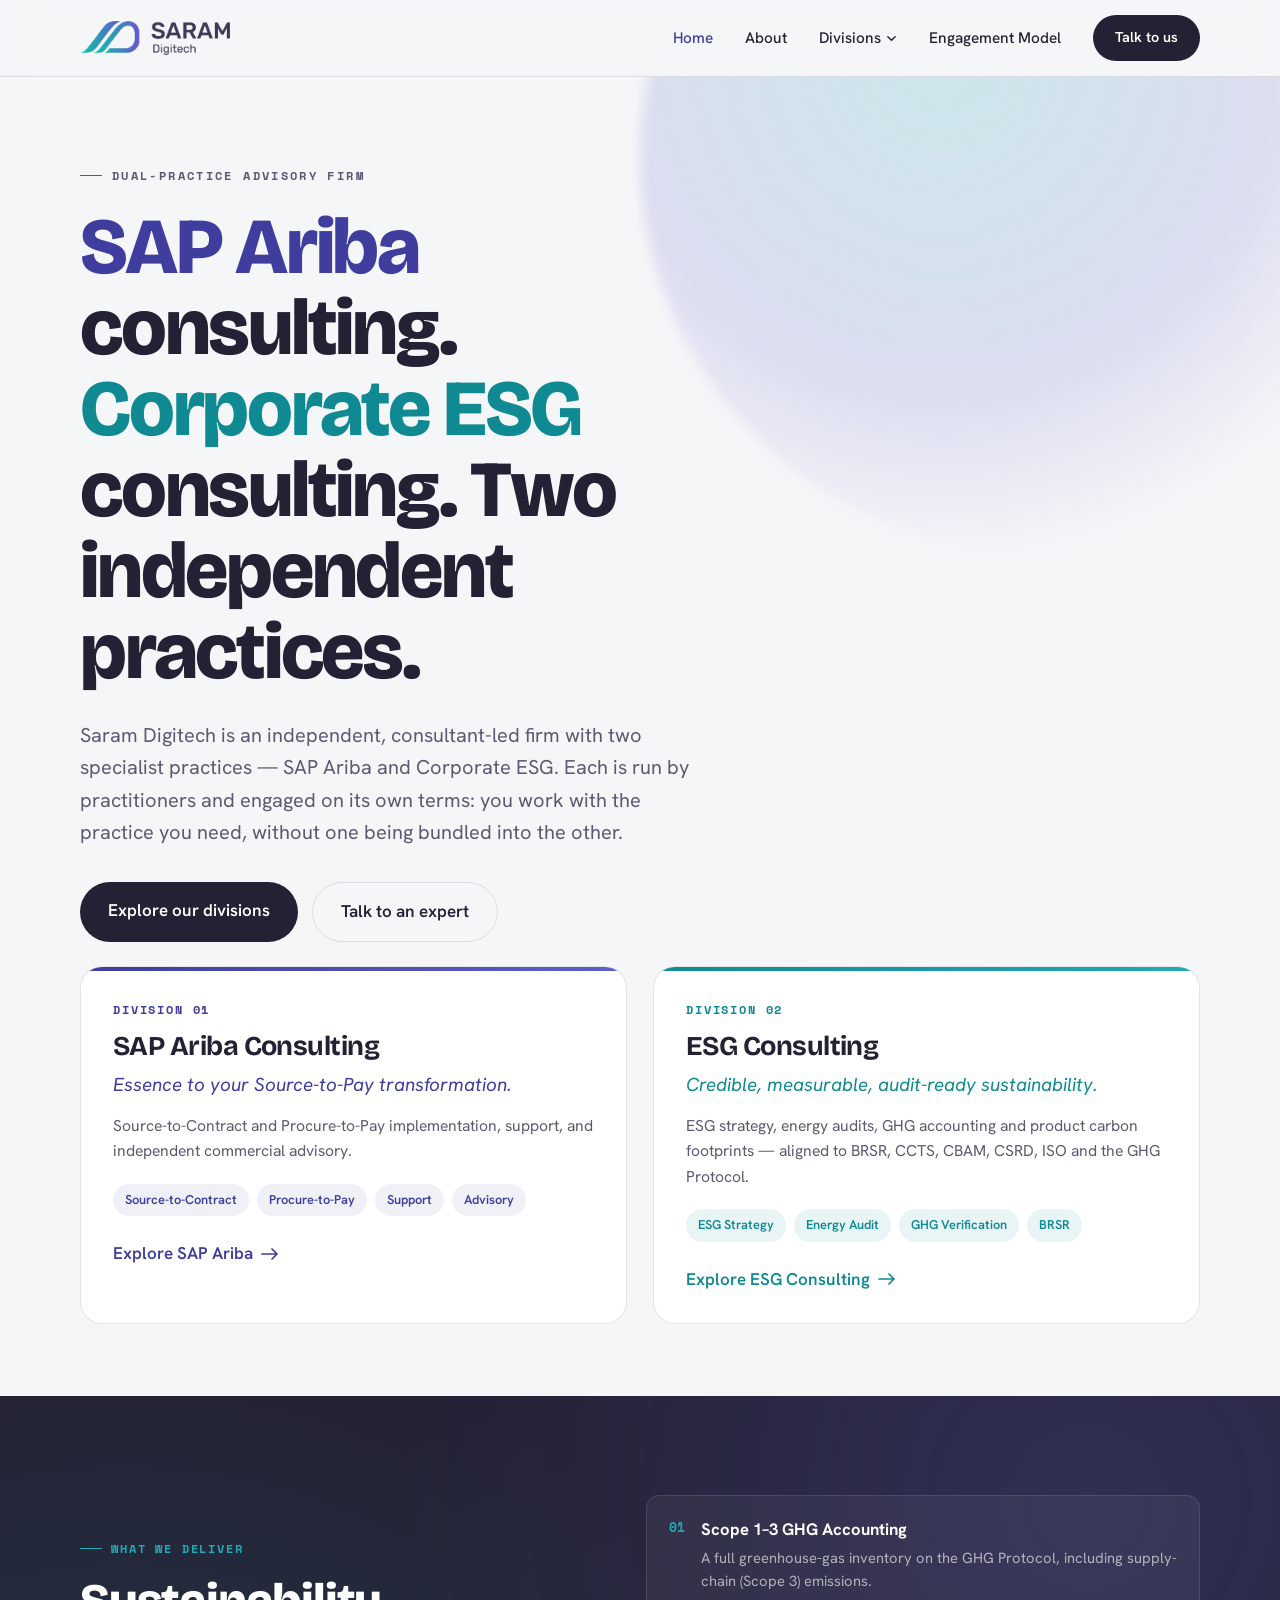
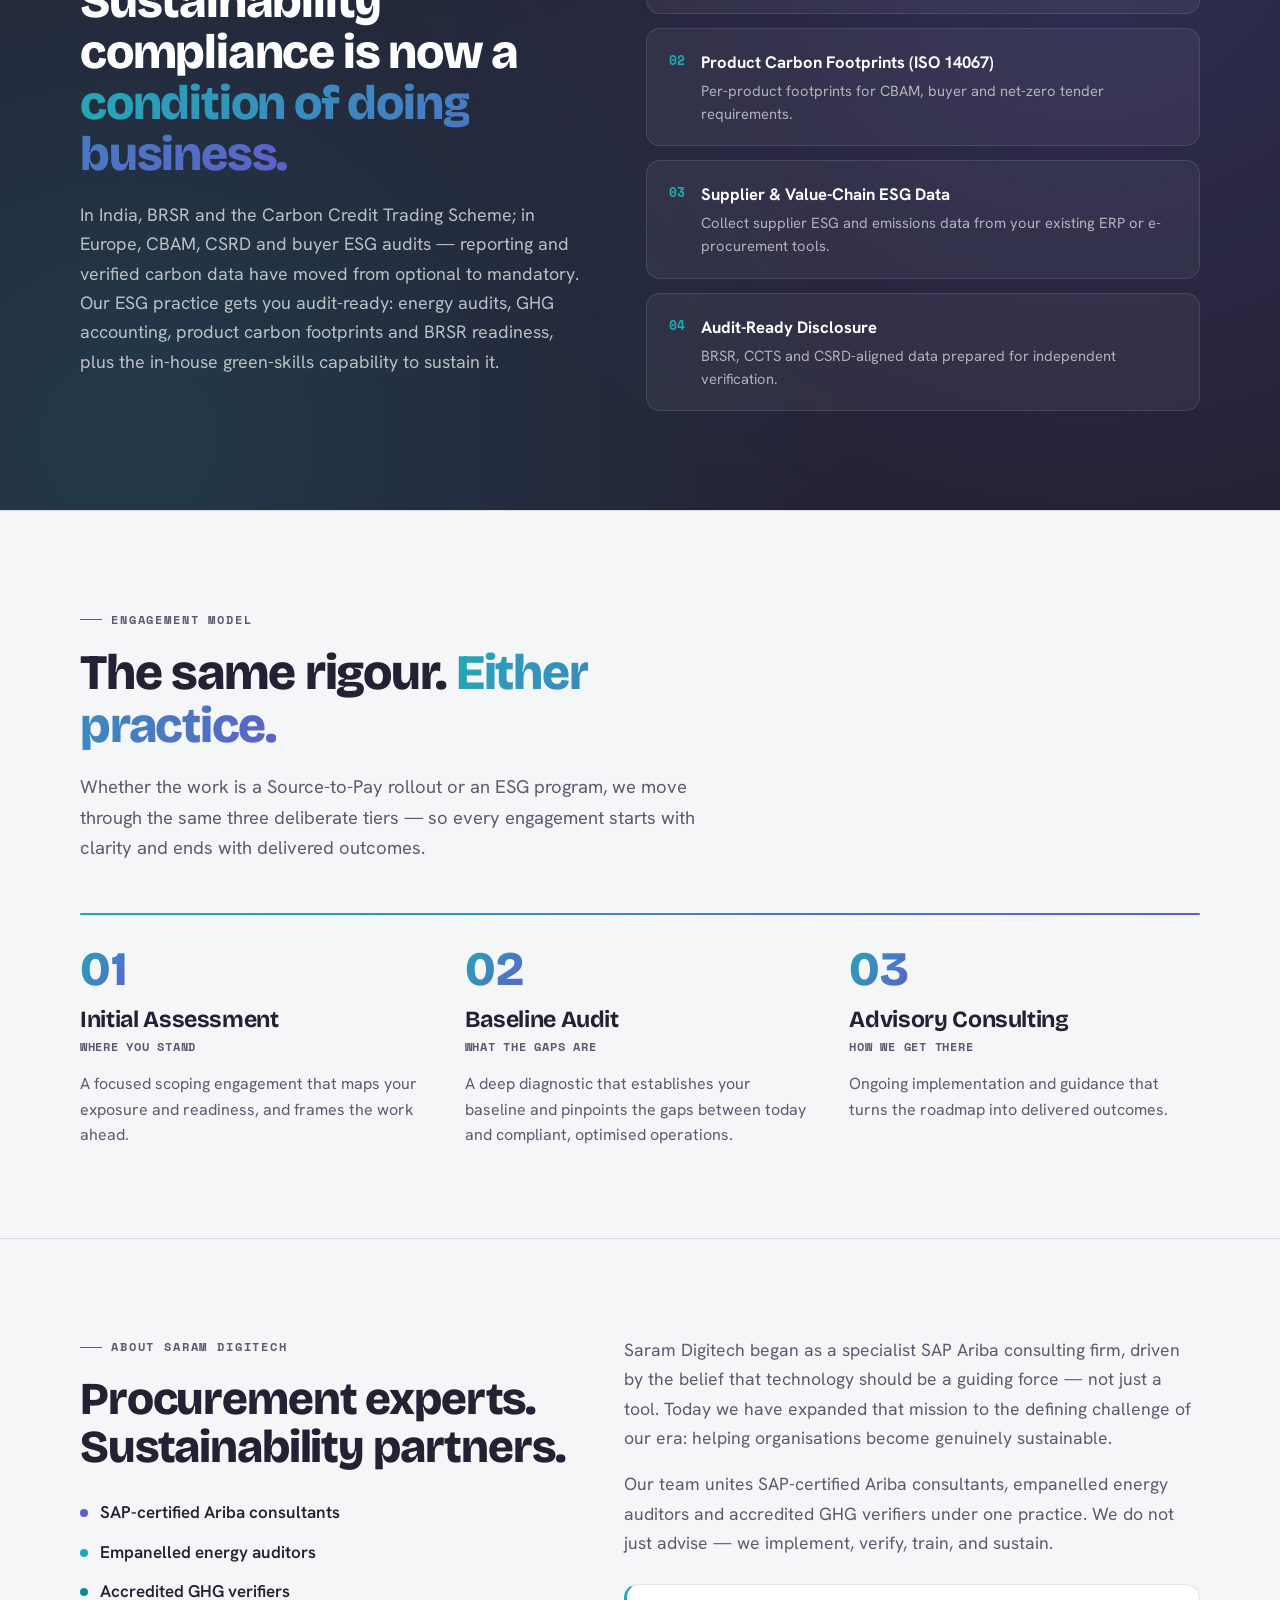
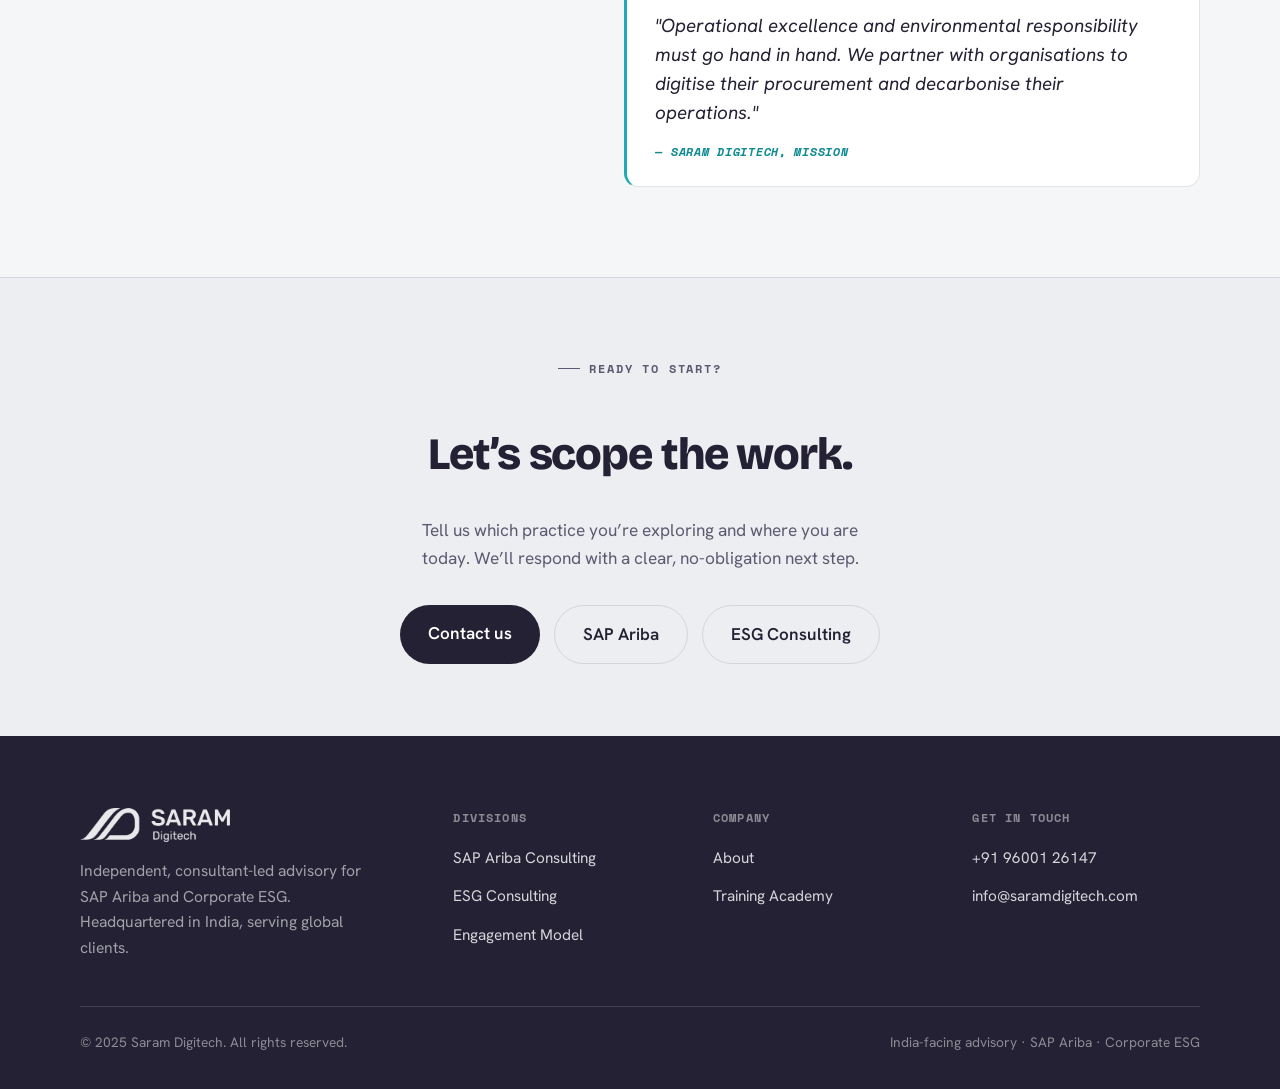
==== commit 7ed26f40: "chore: remove duplicate Contact link from desktop nav, keep Talk to us button Desktop nav: remove pl" ====
--- a/index.html
+++ b/index.html
@@ -39,7 +39,6 @@
         </div>
       </div>
       <a href="index.html#engagement">Engagement Model</a>
-      <a href="contact.html">Contact</a>
       <a href="contact.html" class="talk-btn">Talk to us</a>
     </nav>
     <button class="mob-btn" id="mob-tog" aria-label="Menu">
@@ -240,7 +239,6 @@
         <ul>
           <li><a href="index.html#about">About</a></li>
           <li><a href="esg.html#training">Training Academy</a></li>
-          <li><a href="contact.html">Contact</a></li>
         </ul>
       </div>
       <div class="ft-col">
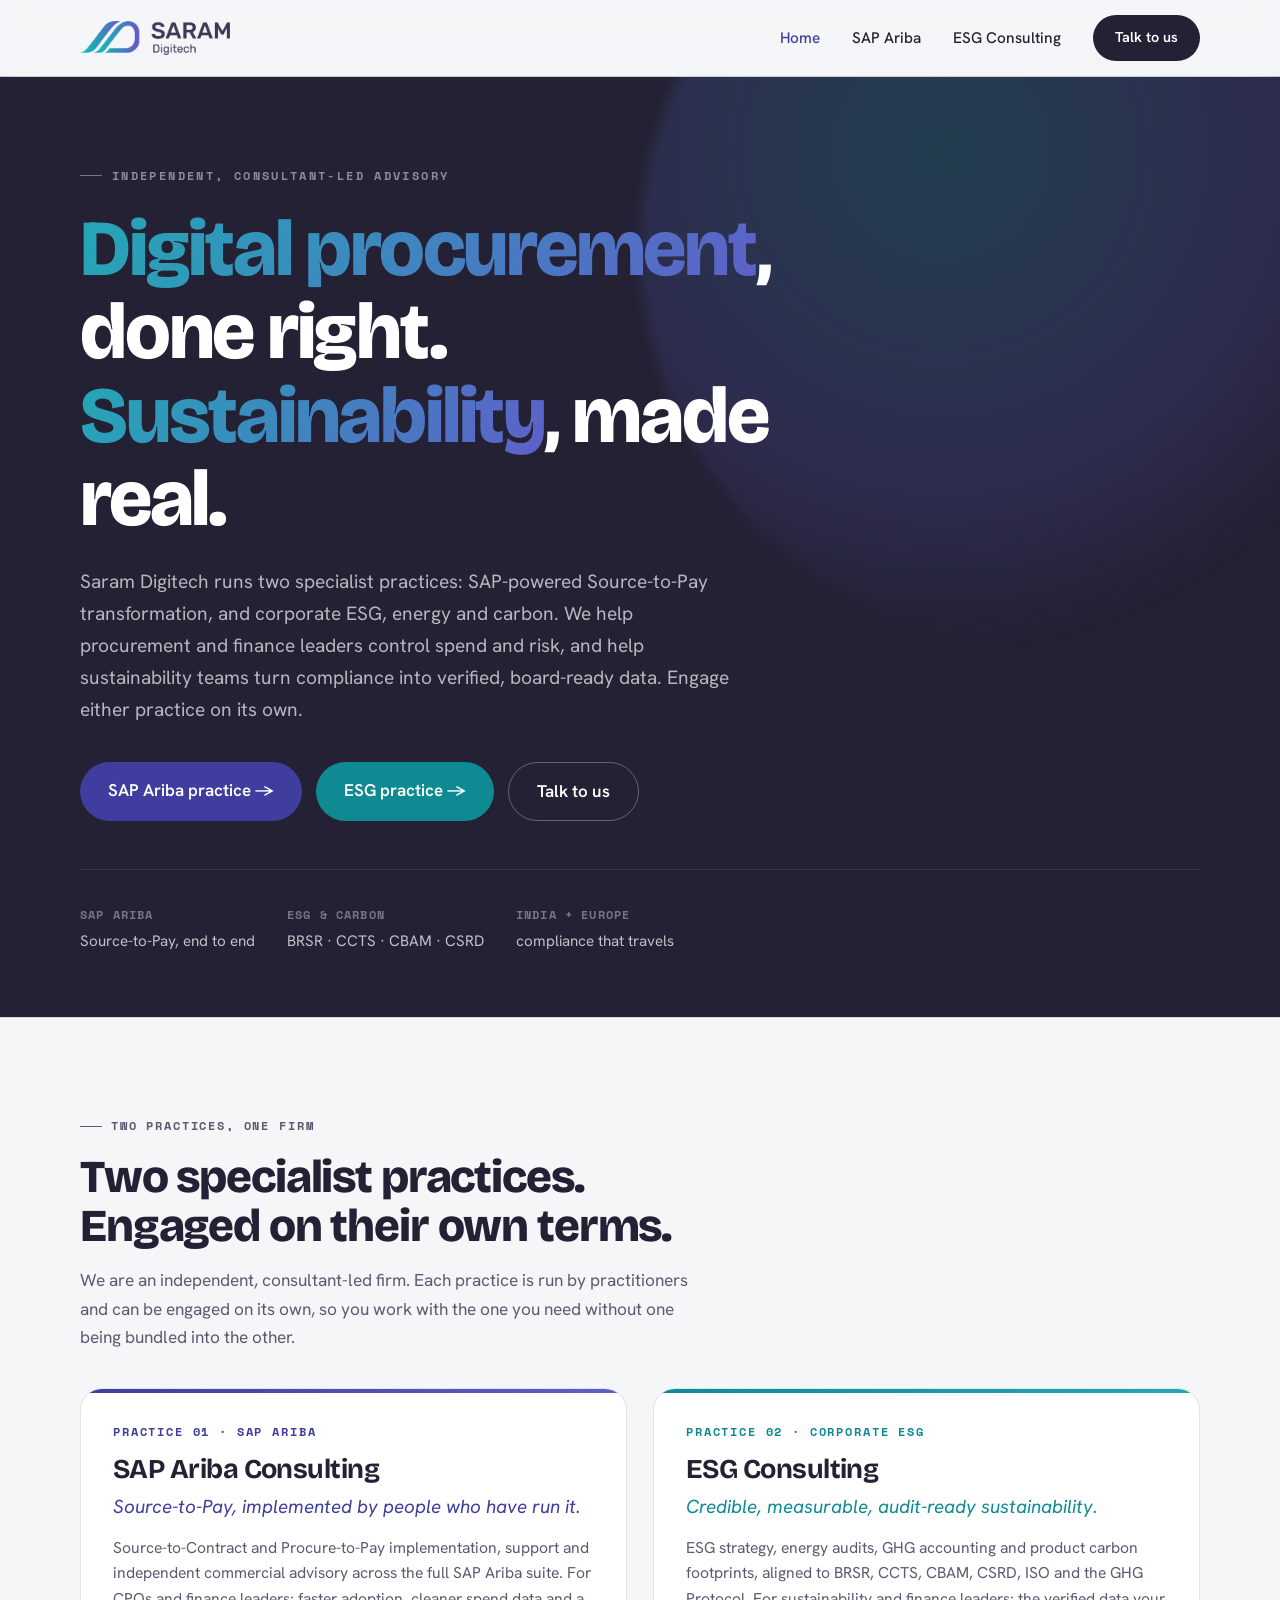
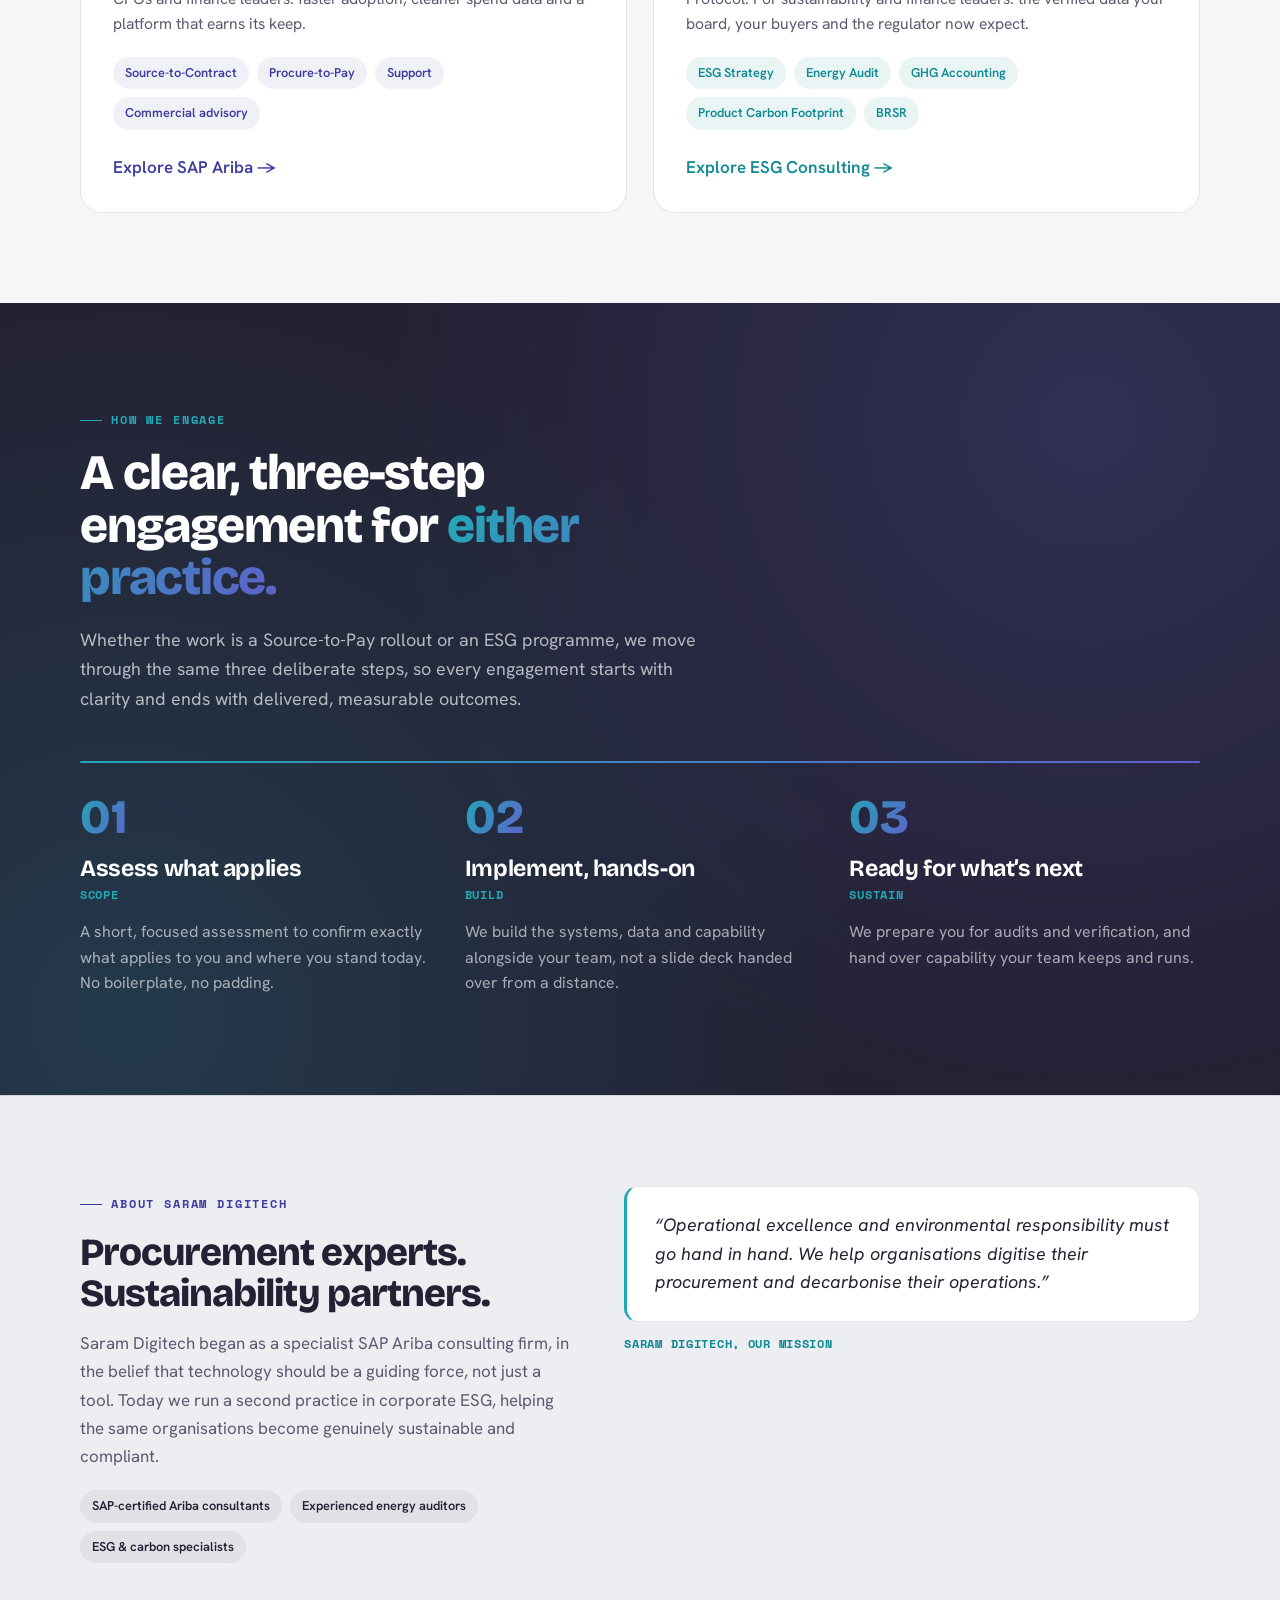
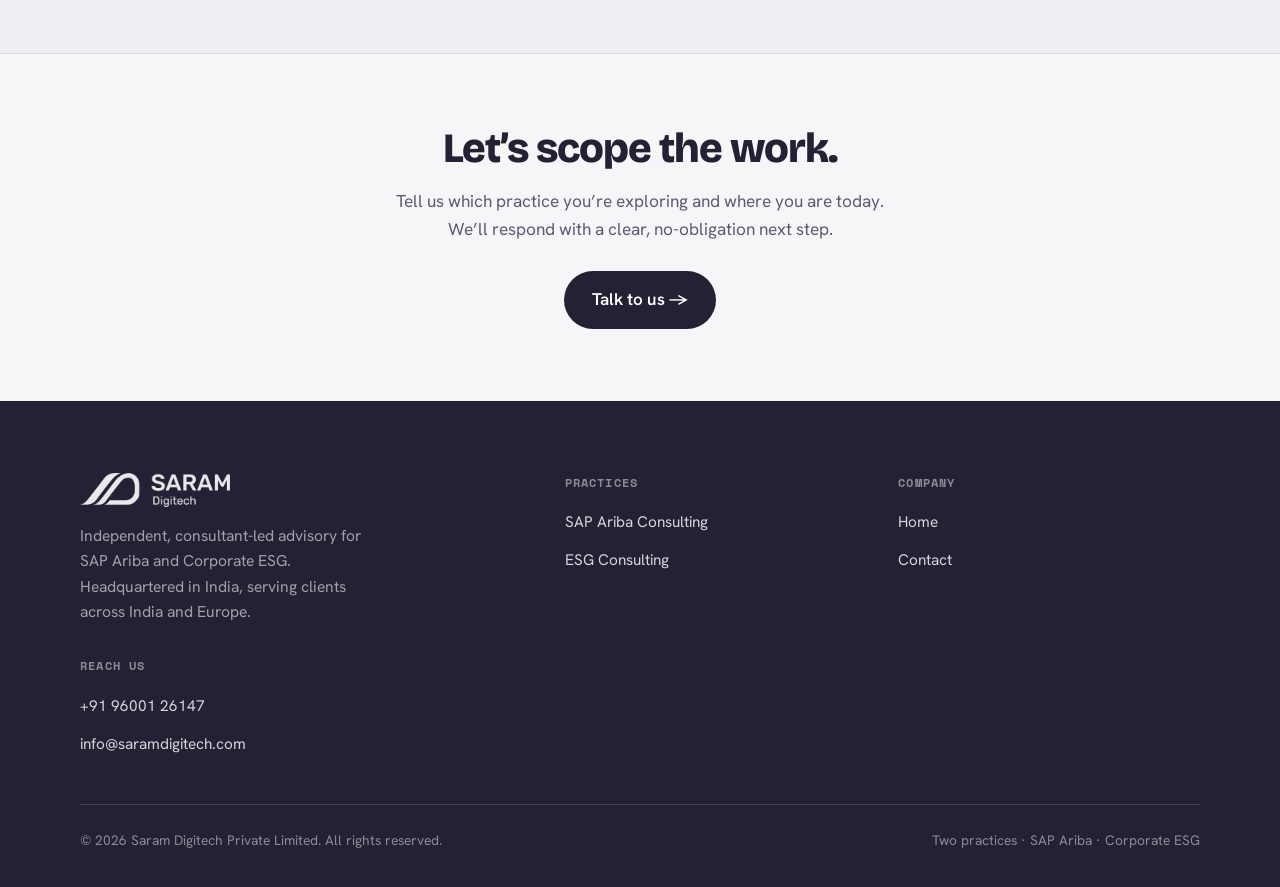
==== commit 27bba972: "content: refresh all pages with updated wireframe copy Apply updated copy and structure from the v2 " ====
--- a/index.html
+++ b/index.html
@@ -3,8 +3,8 @@
 <head>
   <meta charset="UTF-8">
   <meta name="viewport" content="width=device-width,initial-scale=1">
-  <title>Saram Digitech — SAP Ariba &amp; ESG Consulting</title>
-  <meta name="description" content="Saram Digitech is an independent, consultant-led firm with two specialist practices — SAP Ariba and Corporate ESG. Each run by practitioners.">
+  <title>Saram Digitech | SAP Ariba &amp; Corporate ESG Consulting</title>
+  <meta name="description" content="Independent, consultant-led advisory: SAP Ariba Source-to-Pay transformation and Corporate ESG, energy and carbon. India and Europe.">
   <link rel="preconnect" href="https://fonts.googleapis.com">
   <link rel="preconnect" href="https://fonts.gstatic.com" crossorigin>
   <link href="https://fonts.googleapis.com/css2?family=Bricolage+Grotesque:opsz,wght@12..96,700;12..96,800&family=Hanken+Grotesk:wght@400;500;600;700&family=Space+Mono:wght@400;700&display=swap" rel="stylesheet">
@@ -20,25 +20,8 @@
     </a>
     <nav class="desk-nav">
       <a href="index.html" class="active">Home</a>
-      <a href="index.html#about">About</a>
-      <div class="nav-dd">
-        <a href="index.html#divisions" style="display:inline-flex;align-items:center;gap:5px;">Divisions
-          <svg width="11" height="11" viewBox="0 0 12 12" aria-hidden="true"><path d="M2 4 L6 8 L10 4" fill="none" stroke="currentColor" stroke-width="1.6" stroke-linecap="round" stroke-linejoin="round"/></svg>
-        </a>
-        <div class="nav-dd-panel">
-          <div class="nav-dd-inner">
-            <a href="sap-ariba.html" class="nav-dd-item">
-              <span class="nav-dd-dot" style="background:var(--ariba2)"></span>
-              <span><b>SAP Ariba Consulting</b><span>Source-to-Pay transformation</span></span>
-            </a>
-            <a href="esg.html" class="nav-dd-item">
-              <span class="nav-dd-dot" style="background:var(--esg2)"></span>
-              <span><b>ESG Consulting</b><span>Strategy &middot; Energy &middot; GHG verification</span></span>
-            </a>
-          </div>
-        </div>
-      </div>
-      <a href="index.html#engagement">Engagement Model</a>
+      <a href="sap-ariba.html">SAP Ariba</a>
+      <a href="esg.html">ESG Consulting</a>
       <a href="contact.html" class="talk-btn">Talk to us</a>
     </nav>
     <button class="mob-btn" id="mob-tog" aria-label="Menu">
@@ -50,170 +33,141 @@
 <!-- MOBILE MENU -->
 <div class="mob-nav" id="mob-menu">
   <a href="index.html" class="active">Home</a>
-  <a href="index.html#about">About</a>
-  <a href="sap-ariba.html" class="ariba">SAP Ariba Consulting</a>
+  <a href="sap-ariba.html" class="ariba">SAP Ariba</a>
   <a href="esg.html" class="esg">ESG Consulting</a>
-  <a href="index.html#engagement">Engagement Model</a>
   <a href="contact.html">Contact</a>
 </div>
 
-<!-- HERO -->
-<section style="position:relative;overflow:hidden;scroll-margin-top:90px">
-  <div style="position:absolute;top:-24%;right:-12%;width:62vw;height:62vw;max-width:840px;max-height:840px;border-radius:50%;background:radial-gradient(circle at 38% 38%,rgba(35,168,182,0.20),rgba(94,96,201,0.16) 48%,rgba(245,246,248,0) 72%);filter:blur(6px);animation:heroGlow 18s ease-in-out infinite;pointer-events:none"></div>
-  <div class="wrap" style="padding-top:clamp(60px,9vh,108px);padding-bottom:clamp(8px,2vh,16px);position:relative">
-    <div data-reveal style="display:inline-flex;align-items:center;gap:10px;font-family:'Space Mono',monospace;font-size:0.74rem;font-weight:700;letter-spacing:0.2em;text-transform:uppercase;color:var(--ink2)">
-      <span style="width:22px;height:1px;background:var(--ink2)"></span>Dual-practice advisory firm
-    </div>
-    <h1 data-reveal style="margin:22px 0 0;font-family:'Bricolage Grotesque',sans-serif;font-weight:800;letter-spacing:-0.028em;line-height:1.02;font-size:clamp(2.5rem,6.2vw,5rem);max-width:15ch">
-      <span style="color:var(--ariba)">SAP Ariba</span> consulting. <span style="color:var(--esg)">Corporate ESG</span> consulting. Two independent practices.
+<!-- HERO (dark) -->
+<section style="background:var(--ink);color:#fff;position:relative;overflow:hidden">
+  <div style="position:absolute;top:-24%;right:-12%;width:62vw;height:62vw;max-width:840px;max-height:840px;border-radius:50%;background:radial-gradient(circle at 38% 38%,rgba(35,168,182,0.22),rgba(94,96,201,0.18) 48%,transparent 72%);filter:blur(6px);animation:heroGlow 18s ease-in-out infinite;pointer-events:none"></div>
+  <div class="wrap" style="padding-top:clamp(60px,9vh,108px);padding-bottom:clamp(52px,7vh,80px);position:relative">
+    <div data-reveal style="display:inline-flex;align-items:center;gap:10px;font-family:'Space Mono',monospace;font-size:0.74rem;font-weight:700;letter-spacing:0.2em;text-transform:uppercase;color:rgba(245,246,248,0.5)">
+      <span style="width:22px;height:1px;background:rgba(245,246,248,0.4)"></span>Independent, consultant-led advisory
+    </div>
+    <h1 data-reveal style="margin:22px 0 0;font-family:'Bricolage Grotesque',sans-serif;font-weight:800;letter-spacing:-0.028em;line-height:1.05;font-size:clamp(2.5rem,6.2vw,5rem);max-width:16ch">
+      <span class="grad-text">Digital procurement</span>, done right.<br><span class="grad-text">Sustainability</span>, made real.
     </h1>
-    <p data-reveal style="margin:26px 0 0;font-size:clamp(1.05rem,1.6vw,1.25rem);color:var(--ink2);max-width:58ch;line-height:1.62">Saram Digitech is an independent, consultant-led firm with two specialist practices &mdash; SAP Ariba and Corporate ESG. Each is run by practitioners and engaged on its own terms: you work with the practice you need, without one being bundled into the other.</p>
-    <div data-reveal style="display:flex;gap:14px;flex-wrap:wrap;margin-top:34px">
-      <a href="#divisions" class="btn-dark">Explore our divisions</a>
-      <a href="contact.html" class="btn-outline">Talk to an expert</a>
-    </div>
-  </div>
-
-  <!-- DUAL PRACTICE CARDS -->
-  <div id="divisions" class="wrap" style="padding-top:8px;padding-bottom:clamp(56px,8vh,88px);scroll-margin-top:90px">
-    <div class="grid2" style="display:grid;grid-template-columns:1fr 1fr;gap:26px">
-      <a href="sap-ariba.html" data-reveal class="pcard ariba" style="text-decoration:none;color:var(--ink)">
+    <p data-reveal style="margin:26px 0 0;font-size:clamp(1.05rem,1.6vw,1.2rem);color:rgba(245,246,248,0.7);max-width:60ch;line-height:1.66">Saram Digitech runs two specialist practices: SAP-powered Source-to-Pay transformation, and corporate ESG, energy and carbon. We help procurement and finance leaders control spend and risk, and help sustainability teams turn compliance into verified, board-ready data. Engage either practice on its own.</p>
+    <div data-reveal style="display:flex;gap:14px;flex-wrap:wrap;margin-top:36px">
+      <a href="sap-ariba.html" class="btn-ariba">SAP Ariba practice &rarr;</a>
+      <a href="esg.html" class="btn-esg">ESG practice &rarr;</a>
+      <a href="contact.html" style="display:inline-block;text-decoration:none;border:1px solid rgba(255,255,255,0.3);color:#fff;font-weight:600;padding:15px 28px;border-radius:100px;transition:border-color .25s,background .25s" onmouseover="this.style.borderColor='rgba(255,255,255,0.7)'" onmouseout="this.style.borderColor='rgba(255,255,255,0.3)'">Talk to us</a>
+    </div>
+    <div data-reveal style="display:flex;gap:32px;flex-wrap:wrap;margin-top:48px;padding-top:36px;border-top:1px solid rgba(255,255,255,0.1)">
+      <div><div style="font-family:'Space Mono',monospace;font-size:0.72rem;font-weight:700;letter-spacing:0.1em;text-transform:uppercase;color:rgba(245,246,248,0.4)">SAP Ariba</div><div style="margin-top:4px;font-size:0.95rem;color:rgba(245,246,248,0.75)">Source-to-Pay, end to end</div></div>
+      <div><div style="font-family:'Space Mono',monospace;font-size:0.72rem;font-weight:700;letter-spacing:0.1em;text-transform:uppercase;color:rgba(245,246,248,0.4)">ESG &amp; Carbon</div><div style="margin-top:4px;font-size:0.95rem;color:rgba(245,246,248,0.75)">BRSR &middot; CCTS &middot; CBAM &middot; CSRD</div></div>
+      <div><div style="font-family:'Space Mono',monospace;font-size:0.72rem;font-weight:700;letter-spacing:0.1em;text-transform:uppercase;color:rgba(245,246,248,0.4)">India + Europe</div><div style="margin-top:4px;font-size:0.95rem;color:rgba(245,246,248,0.75)">compliance that travels</div></div>
+    </div>
+  </div>
+</section>
+
+<!-- TWO PRACTICES -->
+<section class="section" style="background:var(--paper);border-top:1px solid var(--line)">
+  <div class="wrap">
+    <div data-reveal style="max-width:62ch">
+      <div class="eyebrow"><span class="line"></span>Two practices, one firm</div>
+      <h2 style="margin:18px 0 0;font-size:clamp(2rem,3.6vw,2.85rem)">Two specialist practices. Engaged on their own terms.</h2>
+      <p style="margin:16px 0 0;font-size:1.08rem;color:var(--ink2);line-height:1.66">We are an independent, consultant-led firm. Each practice is run by practitioners and can be engaged on its own, so you work with the one you need without one being bundled into the other.</p>
+    </div>
+    <div data-reveal style="display:grid;grid-template-columns:1fr 1fr;gap:26px;margin-top:36px" class="grid2">
+      <a href="sap-ariba.html" class="pcard ariba" style="text-decoration:none;color:var(--ink)">
         <span class="top-strip"></span>
-        <span class="div-label">Division 01</span>
+        <span class="div-label">Practice 01 &middot; SAP Ariba</span>
         <h3>SAP Ariba Consulting</h3>
-        <p class="tagline">Essence to your Source-to-Pay transformation.</p>
-        <p>Source-to-Contract and Procure-to-Pay implementation, support, and independent commercial advisory.</p>
+        <p class="tagline">Source-to-Pay, implemented by people who have run it.</p>
+        <p>Source-to-Contract and Procure-to-Pay implementation, support and independent commercial advisory across the full SAP Ariba suite. For CPOs and finance leaders: faster adoption, cleaner spend data and a platform that earns its keep.</p>
         <div class="chips">
           <span class="chip ariba">Source-to-Contract</span>
           <span class="chip ariba">Procure-to-Pay</span>
           <span class="chip ariba">Support</span>
-          <span class="chip ariba">Advisory</span>
-        </div>
-        <span class="explore-link">Explore SAP Ariba
-          <svg width="18" height="14" viewBox="0 0 18 14" aria-hidden="true"><path d="M1 7 H16 M11 2 L16 7 L11 12" fill="none" stroke="currentColor" stroke-width="1.7" stroke-linecap="round" stroke-linejoin="round"/></svg>
-        </span>
+          <span class="chip ariba">Commercial advisory</span>
+        </div>
+        <span class="explore-link">Explore SAP Ariba &rarr;</span>
       </a>
-      <a href="esg.html" data-reveal class="pcard esg" style="text-decoration:none;color:var(--ink)">
+      <a href="esg.html" class="pcard esg" style="text-decoration:none;color:var(--ink)">
         <span class="top-strip"></span>
-        <span class="div-label">Division 02</span>
+        <span class="div-label">Practice 02 &middot; Corporate ESG</span>
         <h3>ESG Consulting</h3>
         <p class="tagline">Credible, measurable, audit-ready sustainability.</p>
-        <p>ESG strategy, energy audits, GHG accounting and product carbon footprints &mdash; aligned to BRSR, CCTS, CBAM, CSRD, ISO and the GHG Protocol.</p>
+        <p>ESG strategy, energy audits, GHG accounting and product carbon footprints, aligned to BRSR, CCTS, CBAM, CSRD, ISO and the GHG Protocol. For sustainability and finance leaders: the verified data your board, your buyers and the regulator now expect.</p>
         <div class="chips">
           <span class="chip esg">ESG Strategy</span>
           <span class="chip esg">Energy Audit</span>
-          <span class="chip esg">GHG Verification</span>
+          <span class="chip esg">GHG Accounting</span>
+          <span class="chip esg">Product Carbon Footprint</span>
           <span class="chip esg">BRSR</span>
         </div>
-        <span class="explore-link">Explore ESG Consulting
-          <svg width="18" height="14" viewBox="0 0 18 14" aria-hidden="true"><path d="M1 7 H16 M11 2 L16 7 L11 12" fill="none" stroke="currentColor" stroke-width="1.7" stroke-linecap="round" stroke-linejoin="round"/></svg>
-        </span>
+        <span class="explore-link">Explore ESG Consulting &rarr;</span>
       </a>
     </div>
   </div>
 </section>
 
-<!-- BRIDGE (dark) -->
+<!-- HOW WE ENGAGE (dark) -->
 <section class="bridge">
   <div class="bridge-bg"></div>
   <div class="wrap" style="position:relative">
-    <div class="bridge-grid">
-      <div data-reveal>
-        <div class="eyebrow esg2"><span class="line"></span>What we deliver</div>
-        <h2 style="margin:18px 0 0;font-size:clamp(2rem,3.8vw,3rem);color:#fff">Sustainability compliance is now a <span class="grad-text">condition of doing business.</span></h2>
-        <p style="margin:20px 0 0;font-size:1.12rem;color:rgba(245,246,248,0.72);line-height:1.64">In India, BRSR and the Carbon Credit Trading Scheme; in Europe, CBAM, CSRD and buyer ESG audits &mdash; reporting and verified carbon data have moved from optional to mandatory. Our ESG practice gets you audit-ready: energy audits, GHG accounting, product carbon footprints and BRSR readiness, plus the in-house green-skills capability to sustain it.</p>
-      </div>
-      <div data-reveal style="display:flex;flex-direction:column;gap:14px">
-        <div class="bridge-point">
-          <span class="n">01</span>
-          <div><b>Scope 1&ndash;3 GHG Accounting</b><span>A full greenhouse-gas inventory on the GHG Protocol, including supply-chain (Scope 3) emissions.</span></div>
-        </div>
-        <div class="bridge-point">
-          <span class="n">02</span>
-          <div><b>Product Carbon Footprints (ISO 14067)</b><span>Per-product footprints for CBAM, buyer and net-zero tender requirements.</span></div>
-        </div>
-        <div class="bridge-point">
-          <span class="n">03</span>
-          <div><b>Supplier &amp; Value-Chain ESG Data</b><span>Collect supplier ESG and emissions data from your existing ERP or e-procurement tools.</span></div>
-        </div>
-        <div class="bridge-point">
-          <span class="n">04</span>
-          <div><b>Audit-Ready Disclosure</b><span>BRSR, CCTS and CSRD-aligned data prepared for independent verification.</span></div>
-        </div>
-      </div>
-    </div>
-  </div>
-</section>
-
-<!-- ENGAGEMENT MODEL -->
-<section id="engagement" class="section" style="background:var(--paper);border-top:1px solid var(--line);scroll-margin-top:76px">
-  <div class="wrap">
     <div data-reveal style="max-width:62ch">
-      <div class="eyebrow"><span class="line"></span>Engagement Model</div>
-      <h2 style="margin:18px 0 0;font-size:clamp(2.1rem,4vw,3.1rem)">The same rigour. <span class="grad-text">Either practice.</span></h2>
-      <p style="margin:20px 0 0;font-size:1.15rem;color:var(--ink2);line-height:1.64">Whether the work is a Source-to-Pay rollout or an ESG program, we move through the same three deliberate tiers &mdash; so every engagement starts with clarity and ends with delivered outcomes.</p>
-    </div>
-    <div data-reveal style="margin-top:50px">
+      <div class="eyebrow esg2"><span class="line"></span>How we engage</div>
+      <h2 style="margin:18px 0 0;font-size:clamp(2.1rem,4vw,3.1rem);color:#fff">A clear, three-step engagement for <span class="grad-text">either practice.</span></h2>
+      <p style="margin:20px 0 0;font-size:1.12rem;color:rgba(245,246,248,0.7);line-height:1.64">Whether the work is a Source-to-Pay rollout or an ESG programme, we move through the same three deliberate steps, so every engagement starts with clarity and ends with delivered, measurable outcomes.</p>
+    </div>
+    <div data-reveal style="margin-top:48px">
       <div style="height:2px;background:linear-gradient(90deg,var(--esg2),var(--ariba2));border-radius:2px;margin-bottom:30px"></div>
       <div class="step-row">
         <div class="step">
           <span class="step-num">01</span>
-          <h3>Initial Assessment</h3>
-          <p class="sub">Where you stand</p>
-          <p>A focused scoping engagement that maps your exposure and readiness, and frames the work ahead.</p>
+          <h3 style="color:#fff;">Assess what applies</h3>
+          <p class="sub">Scope</p>
+          <p style="color:rgba(245,246,248,0.64)">A short, focused assessment to confirm exactly what applies to you and where you stand today. No boilerplate, no padding.</p>
         </div>
         <div class="step">
           <span class="step-num">02</span>
-          <h3>Baseline Audit</h3>
-          <p class="sub">What the gaps are</p>
-          <p>A deep diagnostic that establishes your baseline and pinpoints the gaps between today and compliant, optimised operations.</p>
+          <h3 style="color:#fff;">Implement, hands-on</h3>
+          <p class="sub">Build</p>
+          <p style="color:rgba(245,246,248,0.64)">We build the systems, data and capability alongside your team, not a slide deck handed over from a distance.</p>
         </div>
         <div class="step">
           <span class="step-num">03</span>
-          <h3>Advisory Consulting</h3>
-          <p class="sub">How we get there</p>
-          <p>Ongoing implementation and guidance that turns the roadmap into delivered outcomes.</p>
-        </div>
-      </div>
-    </div>
-  </div>
-</section>
-
-<!-- ABOUT -->
-<section id="about" class="section" style="background:var(--paper);border-top:1px solid var(--line);scroll-margin-top:76px">
+          <h3 style="color:#fff;">Ready for what&rsquo;s next</h3>
+          <p class="sub">Sustain</p>
+          <p style="color:rgba(245,246,248,0.64)">We prepare you for audits and verification, and hand over capability your team keeps and runs.</p>
+        </div>
+      </div>
+    </div>
+  </div>
+</section>
+
+<!-- ABOUT (tint) -->
+<section id="about" class="section" style="background:var(--paper2);border-top:1px solid var(--line);scroll-margin-top:76px">
   <div class="wrap">
     <div class="divhead">
       <div data-reveal>
-        <div class="eyebrow"><span class="line"></span>About Saram Digitech</div>
-        <h2 style="margin:18px 0 0;font-size:clamp(2rem,3.6vw,2.85rem)">Procurement experts. Sustainability partners.</h2>
-        <div style="display:flex;flex-direction:column;gap:12px;margin-top:28px">
-          <div style="display:flex;align-items:center;gap:12px"><span style="width:8px;height:8px;border-radius:50%;background:var(--ariba2)"></span><span style="font-weight:600">SAP-certified Ariba consultants</span></div>
-          <div style="display:flex;align-items:center;gap:12px"><span style="width:8px;height:8px;border-radius:50%;background:var(--esg2)"></span><span style="font-weight:600">Empanelled energy auditors</span></div>
-          <div style="display:flex;align-items:center;gap:12px"><span style="width:8px;height:8px;border-radius:50%;background:var(--esg)"></span><span style="font-weight:600">Accredited GHG verifiers</span></div>
-        </div>
-      </div>
-      <div data-reveal style="padding-top:6px">
-        <p style="margin:0;font-size:1.1rem;color:var(--ink2);line-height:1.68">Saram Digitech began as a specialist SAP Ariba consulting firm, driven by the belief that technology should be a guiding force &mdash; not just a tool. Today we have expanded that mission to the defining challenge of our era: helping organisations become genuinely sustainable.</p>
-        <p style="margin:16px 0 0;font-size:1.1rem;color:var(--ink2);line-height:1.68">Our team unites SAP-certified Ariba consultants, empanelled energy auditors and accredited GHG verifiers under one practice. We do not just advise &mdash; we implement, verify, train, and sustain.</p>
-        <div class="quote-box" style="margin-top:26px">
-          <p>"Operational excellence and environmental responsibility must go hand in hand. We partner with organisations to digitise their procurement and decarbonise their operations."</p>
-          <p class="by">&mdash; Saram Digitech, Mission</p>
-        </div>
+        <div class="eyebrow ariba"><span class="line"></span>About Saram Digitech</div>
+        <h2 style="margin:18px 0 0;font-size:clamp(1.7rem,3vw,2.4rem)">Procurement experts. Sustainability partners.</h2>
+        <p style="margin:16px 0 0;color:var(--ink2);font-size:1.06rem;line-height:1.66">Saram Digitech began as a specialist SAP Ariba consulting firm, in the belief that technology should be a guiding force, not just a tool. Today we run a second practice in corporate ESG, helping the same organisations become genuinely sustainable and compliant.</p>
+        <div class="chips" style="margin-top:20px">
+          <span class="chip">SAP-certified Ariba consultants</span>
+          <span class="chip">Experienced energy auditors</span>
+          <span class="chip">ESG &amp; carbon specialists</span>
+        </div>
+      </div>
+      <div data-reveal>
+        <blockquote class="quote">&ldquo;Operational excellence and environmental responsibility must go hand in hand. We help organisations digitise their procurement and decarbonise their operations.&rdquo;</blockquote>
+        <p class="qby">Saram Digitech, our mission</p>
       </div>
     </div>
   </div>
 </section>
 
 <!-- CTA -->
-<section class="section-md" style="background:var(--paper2);border-top:1px solid var(--line)">
+<section class="section-md" style="background:var(--paper);border-top:1px solid var(--line)">
   <div class="wrap" style="text-align:center">
-    <div class="eyebrow" style="justify-content:center;margin-bottom:16px"><span class="line"></span>Ready to start?</div>
-    <h2 style="font-size:clamp(1.9rem,3.5vw,2.8rem)">Let&rsquo;s scope the work.</h2>
-    <p style="max-width:48ch;margin:14px auto 0;color:var(--ink2);font-size:1.08rem;line-height:1.64">Tell us which practice you&rsquo;re exploring and where you are today. We&rsquo;ll respond with a clear, no-obligation next step.</p>
-    <div style="display:flex;gap:14px;flex-wrap:wrap;justify-content:center;margin-top:32px">
-      <a href="contact.html" class="btn-dark">Contact us</a>
-      <a href="sap-ariba.html" class="btn-outline">SAP Ariba</a>
-      <a href="esg.html" class="btn-outline">ESG Consulting</a>
+    <h2 style="font-size:clamp(1.8rem,3.4vw,2.6rem);max-width:20ch;margin:0 auto">Let&rsquo;s scope the work.</h2>
+    <p style="margin:16px auto 0;color:var(--ink2);max-width:52ch;font-size:1.08rem;line-height:1.64">Tell us which practice you&rsquo;re exploring and where you are today. We&rsquo;ll respond with a clear, no-obligation next step.</p>
+    <div style="margin-top:28px">
+      <a href="contact.html" class="btn-dark">Talk to us &rarr;</a>
     </div>
   </div>
 </section>
@@ -221,28 +175,27 @@
 <!-- FOOTER -->
 <footer class="site-footer">
   <div class="wrap">
-    <div class="foot-grid">
+    <div class="foot-grid" style="grid-template-columns:1.5fr 1fr 1fr">
       <div>
         <div class="logo"><img src="assets/logo.png" alt="Saram Digitech"></div>
-        <p>Independent, consultant-led advisory for SAP Ariba and Corporate ESG. Headquartered in India, serving global clients.</p>
+        <p>Independent, consultant-led advisory for SAP Ariba and Corporate ESG. Headquartered in India, serving clients across India and Europe.</p>
       </div>
       <div class="ft-col">
-        <h5>Divisions</h5>
+        <h5>Practices</h5>
         <ul>
           <li><a href="sap-ariba.html">SAP Ariba Consulting</a></li>
           <li><a href="esg.html">ESG Consulting</a></li>
-          <li><a href="index.html#engagement">Engagement Model</a></li>
         </ul>
       </div>
       <div class="ft-col">
         <h5>Company</h5>
         <ul>
-          <li><a href="index.html#about">About</a></li>
-          <li><a href="esg.html#training">Training Academy</a></li>
+          <li><a href="index.html">Home</a></li>
+          <li><a href="contact.html">Contact</a></li>
         </ul>
       </div>
       <div class="ft-col">
-        <h5>Get in touch</h5>
+        <h5>Reach us</h5>
         <ul>
           <li><a href="tel:+919600126147">+91 96001 26147</a></li>
           <li><a href="mailto:info@saramdigitech.com">info@saramdigitech.com</a></li>
@@ -250,21 +203,19 @@
       </div>
     </div>
     <div class="ft-copy">
-      <span>&copy; 2025 Saram Digitech. All rights reserved.</span>
-      <span>India-facing advisory &middot; SAP Ariba &middot; Corporate ESG</span>
+      <span>&copy; 2026 Saram Digitech Private Limited. All rights reserved.</span>
+      <span>Two practices &middot; SAP Ariba &middot; Corporate ESG</span>
     </div>
   </div>
 </footer>
 
 <script>
-  // Mobile nav toggle
   const tog = document.getElementById('mob-tog');
   const menu = document.getElementById('mob-menu');
   tog.addEventListener('click', () => {
     const open = menu.style.display === 'flex';
     menu.style.display = open ? 'none' : 'flex';
   });
-  // Reveal on scroll
   (function () {
     const root = document.body;
     root.classList.add('reveal-on');
--- a/assets/site.css
+++ b/assets/site.css
@@ -234,9 +234,11 @@
 .pcard.esg   .tagline { color: var(--esg); }
 .pcard p { margin: 14px 0 0; color: var(--ink2); font-size: 0.98rem; }
 .pcard .chips { display: flex; flex-wrap: wrap; gap: 8px; margin-top: 20px; }
+.chips { display: flex; flex-wrap: wrap; gap: 8px; }
 .chip {
   font-size: 0.8rem; font-weight: 600;
   padding: 6px 12px; border-radius: 100px;
+  background: rgba(35,33,51,0.06); color: var(--ink);
 }
 .chip.ariba { color: var(--ariba); background: rgba(63,61,158,0.08); }
 .chip.esg   { color: var(--esg);   background: rgba(15,138,147,0.09); }
@@ -336,6 +338,7 @@
   font-size: 0.78rem; font-weight: 700; letter-spacing: 0.06em;
   text-transform: uppercase; color: var(--ink2);
 }
+.bridge .step .sub { color: var(--esg2); }
 .step p { margin: 14px 0 0; color: var(--ink2); font-size: 1rem; line-height: 1.6; }
 
 /* Engagement tiers (within ESG/Ariba pages) */
@@ -358,6 +361,18 @@
 .tier-card p { margin: 11px 0 0; color: var(--ink2); font-size: 0.95rem; }
 
 /* ── About quote ────────────────────────────────────────────── */
+.quote {
+  margin: 0; padding: 24px 28px;
+  background: #fff; border: 1px solid var(--line);
+  border-left: 3px solid var(--esg2); border-radius: 14px;
+  font-style: italic; font-size: 1.12rem; color: var(--ink); line-height: 1.6;
+}
+.qby {
+  margin: 12px 0 0;
+  font-family: 'Space Mono', monospace;
+  font-size: 0.74rem; font-weight: 700;
+  letter-spacing: 0.06em; text-transform: uppercase; color: var(--esg);
+}
 .quote-box {
   background: #fff; border: 1px solid var(--line);
   border-left: 3px solid var(--esg2); border-radius: 14px;
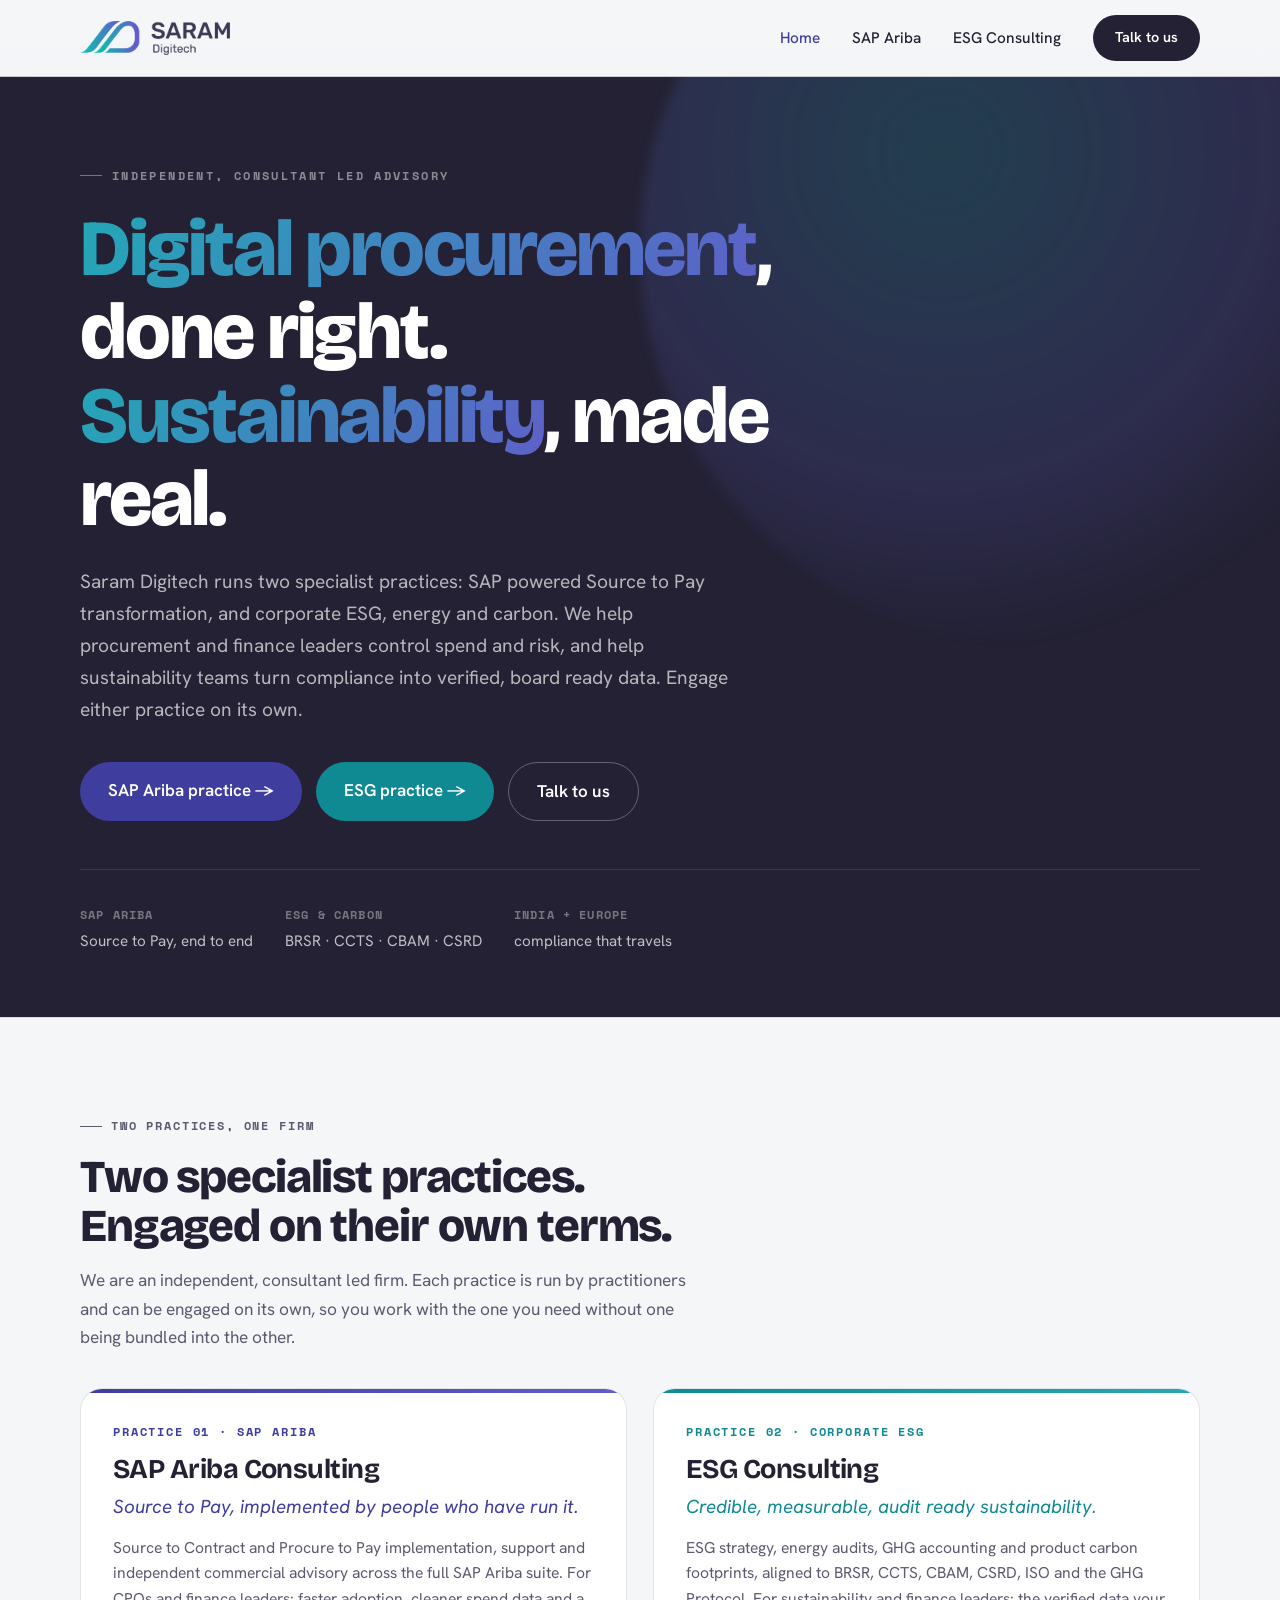
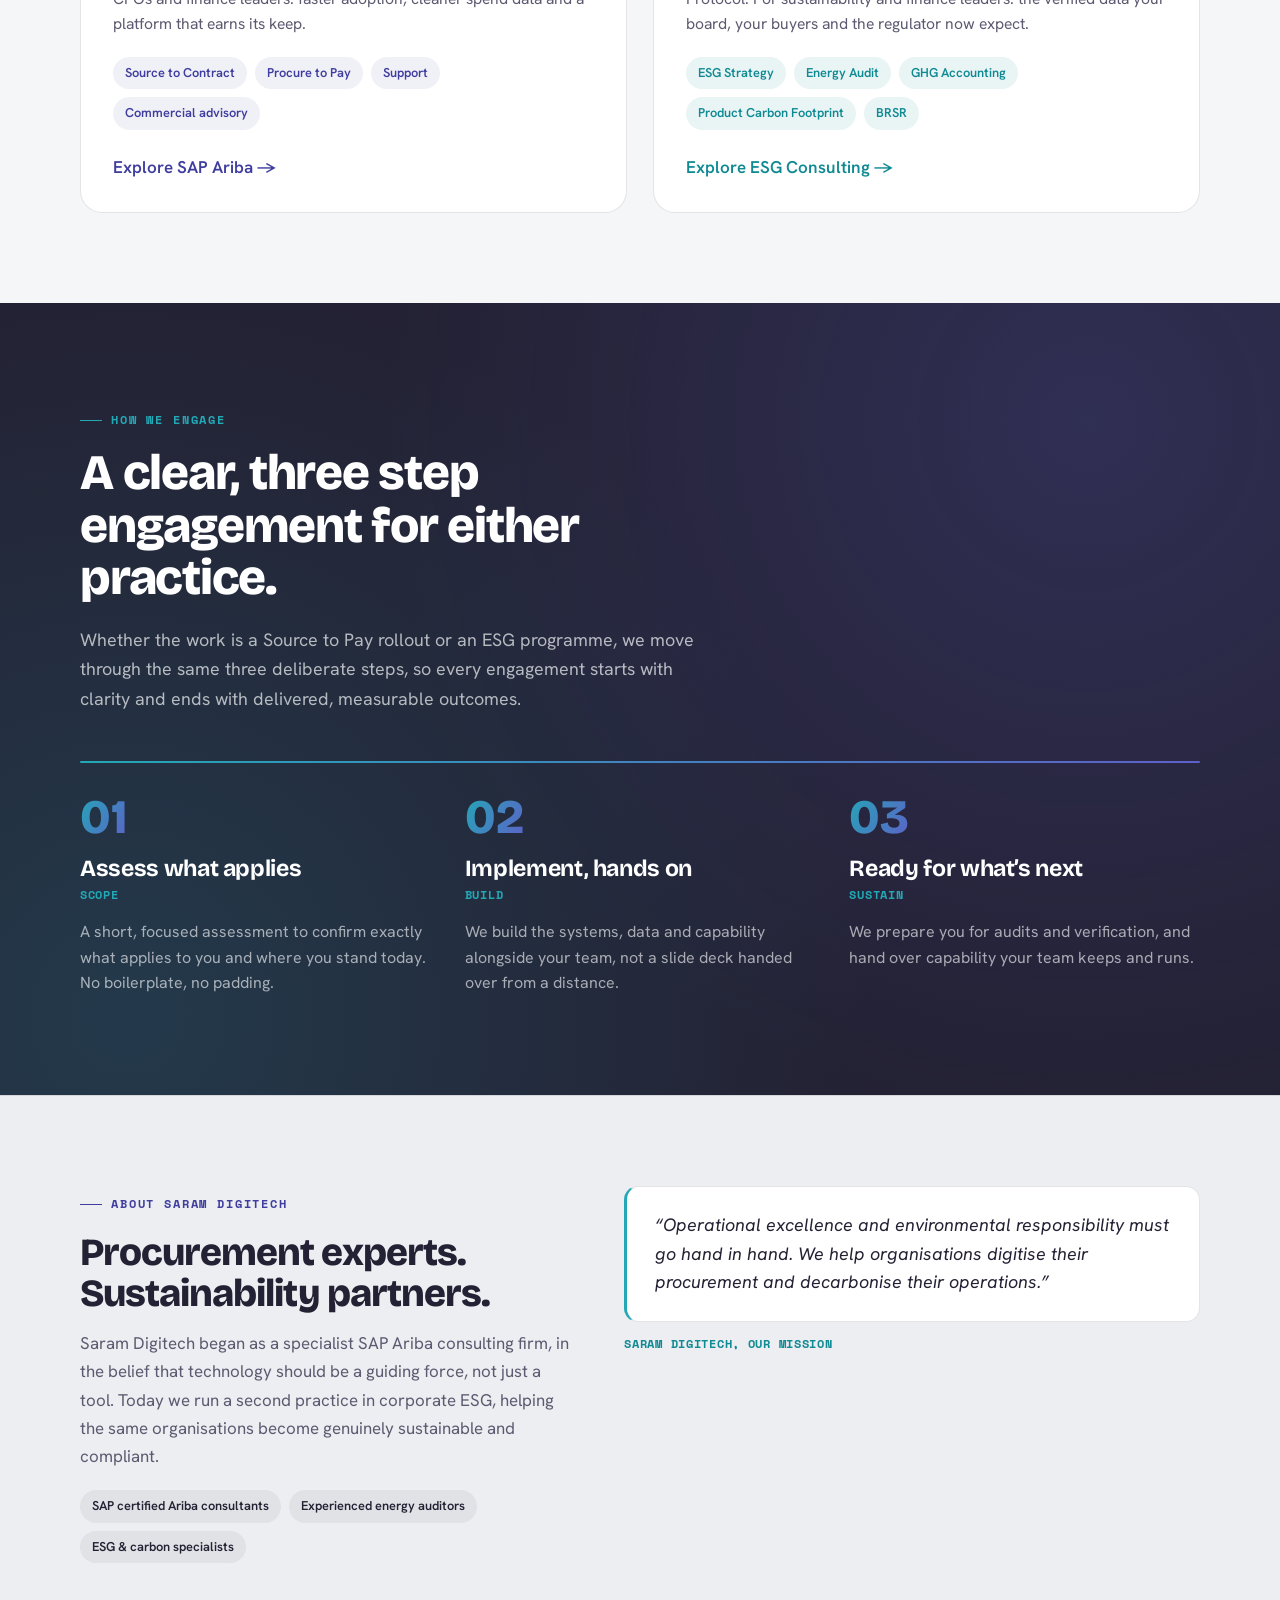
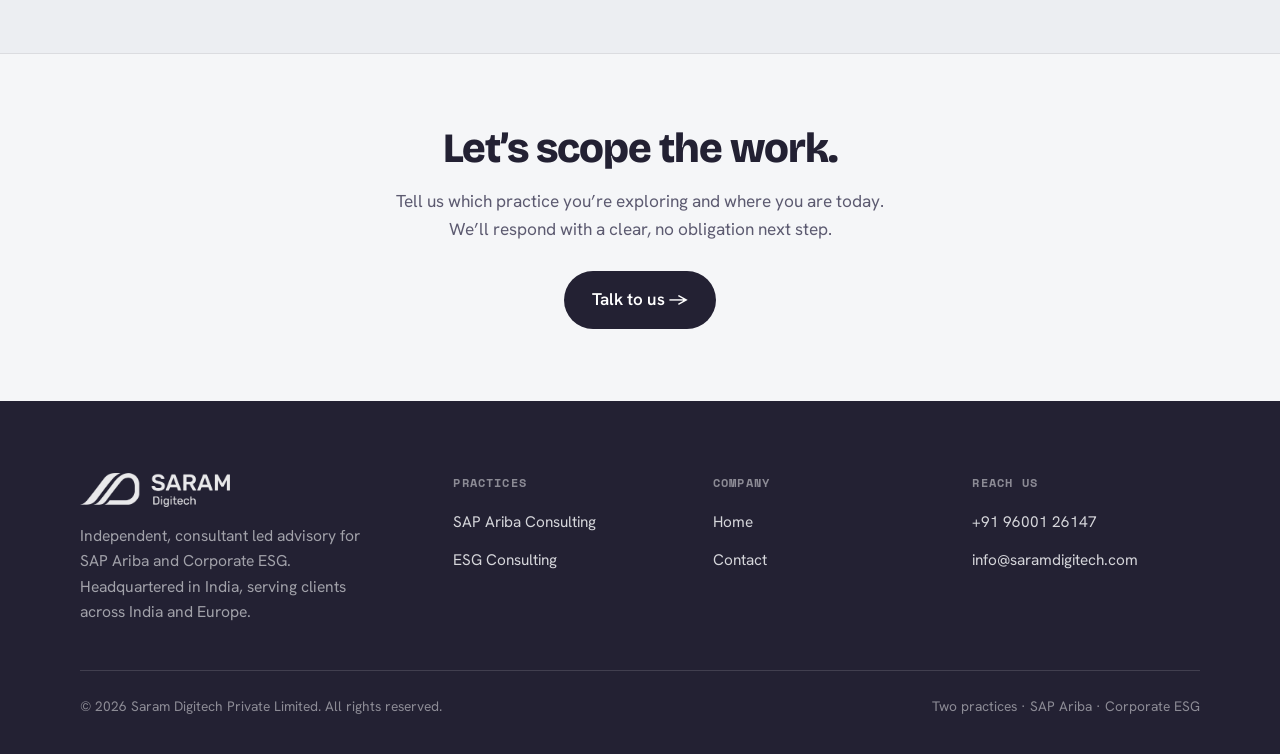
==== commit ca4664d5: "content: apply wireframe copy verbatim, remove expanded AI verbiage Replace all body copy with the e" ====
--- a/index.html
+++ b/index.html
@@ -4,7 +4,7 @@
   <meta charset="UTF-8">
   <meta name="viewport" content="width=device-width,initial-scale=1">
   <title>Saram Digitech | SAP Ariba &amp; Corporate ESG Consulting</title>
-  <meta name="description" content="Independent, consultant-led advisory: SAP Ariba Source-to-Pay transformation and Corporate ESG, energy and carbon. India and Europe.">
+  <meta name="description" content="Independent, consultant led advisory: SAP Ariba Source to Pay transformation and Corporate ESG, energy and carbon. India and Europe.">
   <link rel="preconnect" href="https://fonts.googleapis.com">
   <link rel="preconnect" href="https://fonts.gstatic.com" crossorigin>
   <link href="https://fonts.googleapis.com/css2?family=Bricolage+Grotesque:opsz,wght@12..96,700;12..96,800&family=Hanken+Grotesk:wght@400;500;600;700&family=Space+Mono:wght@400;700&display=swap" rel="stylesheet">
@@ -43,19 +43,19 @@
   <div style="position:absolute;top:-24%;right:-12%;width:62vw;height:62vw;max-width:840px;max-height:840px;border-radius:50%;background:radial-gradient(circle at 38% 38%,rgba(35,168,182,0.22),rgba(94,96,201,0.18) 48%,transparent 72%);filter:blur(6px);animation:heroGlow 18s ease-in-out infinite;pointer-events:none"></div>
   <div class="wrap" style="padding-top:clamp(60px,9vh,108px);padding-bottom:clamp(52px,7vh,80px);position:relative">
     <div data-reveal style="display:inline-flex;align-items:center;gap:10px;font-family:'Space Mono',monospace;font-size:0.74rem;font-weight:700;letter-spacing:0.2em;text-transform:uppercase;color:rgba(245,246,248,0.5)">
-      <span style="width:22px;height:1px;background:rgba(245,246,248,0.4)"></span>Independent, consultant-led advisory
+      <span style="width:22px;height:1px;background:rgba(245,246,248,0.4)"></span>Independent, consultant led advisory
     </div>
     <h1 data-reveal style="margin:22px 0 0;font-family:'Bricolage Grotesque',sans-serif;font-weight:800;letter-spacing:-0.028em;line-height:1.05;font-size:clamp(2.5rem,6.2vw,5rem);max-width:16ch">
       <span class="grad-text">Digital procurement</span>, done right.<br><span class="grad-text">Sustainability</span>, made real.
     </h1>
-    <p data-reveal style="margin:26px 0 0;font-size:clamp(1.05rem,1.6vw,1.2rem);color:rgba(245,246,248,0.7);max-width:60ch;line-height:1.66">Saram Digitech runs two specialist practices: SAP-powered Source-to-Pay transformation, and corporate ESG, energy and carbon. We help procurement and finance leaders control spend and risk, and help sustainability teams turn compliance into verified, board-ready data. Engage either practice on its own.</p>
+    <p data-reveal style="margin:26px 0 0;font-size:clamp(1.05rem,1.6vw,1.2rem);color:rgba(245,246,248,0.7);max-width:60ch;line-height:1.66">Saram Digitech runs two specialist practices: SAP powered Source to Pay transformation, and corporate ESG, energy and carbon. We help procurement and finance leaders control spend and risk, and help sustainability teams turn compliance into verified, board ready data. Engage either practice on its own.</p>
     <div data-reveal style="display:flex;gap:14px;flex-wrap:wrap;margin-top:36px">
       <a href="sap-ariba.html" class="btn-ariba">SAP Ariba practice &rarr;</a>
       <a href="esg.html" class="btn-esg">ESG practice &rarr;</a>
-      <a href="contact.html" style="display:inline-block;text-decoration:none;border:1px solid rgba(255,255,255,0.3);color:#fff;font-weight:600;padding:15px 28px;border-radius:100px;transition:border-color .25s,background .25s" onmouseover="this.style.borderColor='rgba(255,255,255,0.7)'" onmouseout="this.style.borderColor='rgba(255,255,255,0.3)'">Talk to us</a>
+      <a href="contact.html" style="display:inline-block;text-decoration:none;border:1px solid rgba(255,255,255,0.3);color:#fff;font-weight:600;padding:15px 28px;border-radius:100px;transition:border-color .25s" onmouseover="this.style.borderColor='rgba(255,255,255,0.7)'" onmouseout="this.style.borderColor='rgba(255,255,255,0.3)'">Talk to us</a>
     </div>
     <div data-reveal style="display:flex;gap:32px;flex-wrap:wrap;margin-top:48px;padding-top:36px;border-top:1px solid rgba(255,255,255,0.1)">
-      <div><div style="font-family:'Space Mono',monospace;font-size:0.72rem;font-weight:700;letter-spacing:0.1em;text-transform:uppercase;color:rgba(245,246,248,0.4)">SAP Ariba</div><div style="margin-top:4px;font-size:0.95rem;color:rgba(245,246,248,0.75)">Source-to-Pay, end to end</div></div>
+      <div><div style="font-family:'Space Mono',monospace;font-size:0.72rem;font-weight:700;letter-spacing:0.1em;text-transform:uppercase;color:rgba(245,246,248,0.4)">SAP Ariba</div><div style="margin-top:4px;font-size:0.95rem;color:rgba(245,246,248,0.75)">Source to Pay, end to end</div></div>
       <div><div style="font-family:'Space Mono',monospace;font-size:0.72rem;font-weight:700;letter-spacing:0.1em;text-transform:uppercase;color:rgba(245,246,248,0.4)">ESG &amp; Carbon</div><div style="margin-top:4px;font-size:0.95rem;color:rgba(245,246,248,0.75)">BRSR &middot; CCTS &middot; CBAM &middot; CSRD</div></div>
       <div><div style="font-family:'Space Mono',monospace;font-size:0.72rem;font-weight:700;letter-spacing:0.1em;text-transform:uppercase;color:rgba(245,246,248,0.4)">India + Europe</div><div style="margin-top:4px;font-size:0.95rem;color:rgba(245,246,248,0.75)">compliance that travels</div></div>
     </div>
@@ -68,18 +68,18 @@
     <div data-reveal style="max-width:62ch">
       <div class="eyebrow"><span class="line"></span>Two practices, one firm</div>
       <h2 style="margin:18px 0 0;font-size:clamp(2rem,3.6vw,2.85rem)">Two specialist practices. Engaged on their own terms.</h2>
-      <p style="margin:16px 0 0;font-size:1.08rem;color:var(--ink2);line-height:1.66">We are an independent, consultant-led firm. Each practice is run by practitioners and can be engaged on its own, so you work with the one you need without one being bundled into the other.</p>
+      <p style="margin:16px 0 0;font-size:1.08rem;color:var(--ink2);line-height:1.66">We are an independent, consultant led firm. Each practice is run by practitioners and can be engaged on its own, so you work with the one you need without one being bundled into the other.</p>
     </div>
     <div data-reveal style="display:grid;grid-template-columns:1fr 1fr;gap:26px;margin-top:36px" class="grid2">
       <a href="sap-ariba.html" class="pcard ariba" style="text-decoration:none;color:var(--ink)">
         <span class="top-strip"></span>
         <span class="div-label">Practice 01 &middot; SAP Ariba</span>
         <h3>SAP Ariba Consulting</h3>
-        <p class="tagline">Source-to-Pay, implemented by people who have run it.</p>
-        <p>Source-to-Contract and Procure-to-Pay implementation, support and independent commercial advisory across the full SAP Ariba suite. For CPOs and finance leaders: faster adoption, cleaner spend data and a platform that earns its keep.</p>
-        <div class="chips">
-          <span class="chip ariba">Source-to-Contract</span>
-          <span class="chip ariba">Procure-to-Pay</span>
+        <p class="tagline">Source to Pay, implemented by people who have run it.</p>
+        <p>Source to Contract and Procure to Pay implementation, support and independent commercial advisory across the full SAP Ariba suite. For CPOs and finance leaders: faster adoption, cleaner spend data and a platform that earns its keep.</p>
+        <div class="chips" style="margin-top:20px">
+          <span class="chip ariba">Source to Contract</span>
+          <span class="chip ariba">Procure to Pay</span>
           <span class="chip ariba">Support</span>
           <span class="chip ariba">Commercial advisory</span>
         </div>
@@ -89,9 +89,9 @@
         <span class="top-strip"></span>
         <span class="div-label">Practice 02 &middot; Corporate ESG</span>
         <h3>ESG Consulting</h3>
-        <p class="tagline">Credible, measurable, audit-ready sustainability.</p>
+        <p class="tagline">Credible, measurable, audit ready sustainability.</p>
         <p>ESG strategy, energy audits, GHG accounting and product carbon footprints, aligned to BRSR, CCTS, CBAM, CSRD, ISO and the GHG Protocol. For sustainability and finance leaders: the verified data your board, your buyers and the regulator now expect.</p>
-        <div class="chips">
+        <div class="chips" style="margin-top:20px">
           <span class="chip esg">ESG Strategy</span>
           <span class="chip esg">Energy Audit</span>
           <span class="chip esg">GHG Accounting</span>
@@ -110,8 +110,8 @@
   <div class="wrap" style="position:relative">
     <div data-reveal style="max-width:62ch">
       <div class="eyebrow esg2"><span class="line"></span>How we engage</div>
-      <h2 style="margin:18px 0 0;font-size:clamp(2.1rem,4vw,3.1rem);color:#fff">A clear, three-step engagement for <span class="grad-text">either practice.</span></h2>
-      <p style="margin:20px 0 0;font-size:1.12rem;color:rgba(245,246,248,0.7);line-height:1.64">Whether the work is a Source-to-Pay rollout or an ESG programme, we move through the same three deliberate steps, so every engagement starts with clarity and ends with delivered, measurable outcomes.</p>
+      <h2 style="margin:18px 0 0;font-size:clamp(2.1rem,4vw,3.1rem);color:#fff">A clear, three step engagement for either practice.</h2>
+      <p style="margin:20px 0 0;font-size:1.12rem;color:rgba(245,246,248,0.7);line-height:1.64">Whether the work is a Source to Pay rollout or an ESG programme, we move through the same three deliberate steps, so every engagement starts with clarity and ends with delivered, measurable outcomes.</p>
     </div>
     <div data-reveal style="margin-top:48px">
       <div style="height:2px;background:linear-gradient(90deg,var(--esg2),var(--ariba2));border-radius:2px;margin-bottom:30px"></div>
@@ -124,7 +124,7 @@
         </div>
         <div class="step">
           <span class="step-num">02</span>
-          <h3 style="color:#fff;">Implement, hands-on</h3>
+          <h3 style="color:#fff;">Implement, hands on</h3>
           <p class="sub">Build</p>
           <p style="color:rgba(245,246,248,0.64)">We build the systems, data and capability alongside your team, not a slide deck handed over from a distance.</p>
         </div>
@@ -148,7 +148,7 @@
         <h2 style="margin:18px 0 0;font-size:clamp(1.7rem,3vw,2.4rem)">Procurement experts. Sustainability partners.</h2>
         <p style="margin:16px 0 0;color:var(--ink2);font-size:1.06rem;line-height:1.66">Saram Digitech began as a specialist SAP Ariba consulting firm, in the belief that technology should be a guiding force, not just a tool. Today we run a second practice in corporate ESG, helping the same organisations become genuinely sustainable and compliant.</p>
         <div class="chips" style="margin-top:20px">
-          <span class="chip">SAP-certified Ariba consultants</span>
+          <span class="chip">SAP certified Ariba consultants</span>
           <span class="chip">Experienced energy auditors</span>
           <span class="chip">ESG &amp; carbon specialists</span>
         </div>
@@ -165,7 +165,7 @@
 <section class="section-md" style="background:var(--paper);border-top:1px solid var(--line)">
   <div class="wrap" style="text-align:center">
     <h2 style="font-size:clamp(1.8rem,3.4vw,2.6rem);max-width:20ch;margin:0 auto">Let&rsquo;s scope the work.</h2>
-    <p style="margin:16px auto 0;color:var(--ink2);max-width:52ch;font-size:1.08rem;line-height:1.64">Tell us which practice you&rsquo;re exploring and where you are today. We&rsquo;ll respond with a clear, no-obligation next step.</p>
+    <p style="margin:16px auto 0;color:var(--ink2);max-width:52ch;font-size:1.08rem;line-height:1.64">Tell us which practice you&rsquo;re exploring and where you are today. We&rsquo;ll respond with a clear, no obligation next step.</p>
     <div style="margin-top:28px">
       <a href="contact.html" class="btn-dark">Talk to us &rarr;</a>
     </div>
@@ -175,10 +175,10 @@
 <!-- FOOTER -->
 <footer class="site-footer">
   <div class="wrap">
-    <div class="foot-grid" style="grid-template-columns:1.5fr 1fr 1fr">
+    <div class="foot-grid" style="grid-template-columns:1.5fr 1fr 1fr 1fr">
       <div>
         <div class="logo"><img src="assets/logo.png" alt="Saram Digitech"></div>
-        <p>Independent, consultant-led advisory for SAP Ariba and Corporate ESG. Headquartered in India, serving clients across India and Europe.</p>
+        <p>Independent, consultant led advisory for SAP Ariba and Corporate ESG. Headquartered in India, serving clients across India and Europe.</p>
       </div>
       <div class="ft-col">
         <h5>Practices</h5>
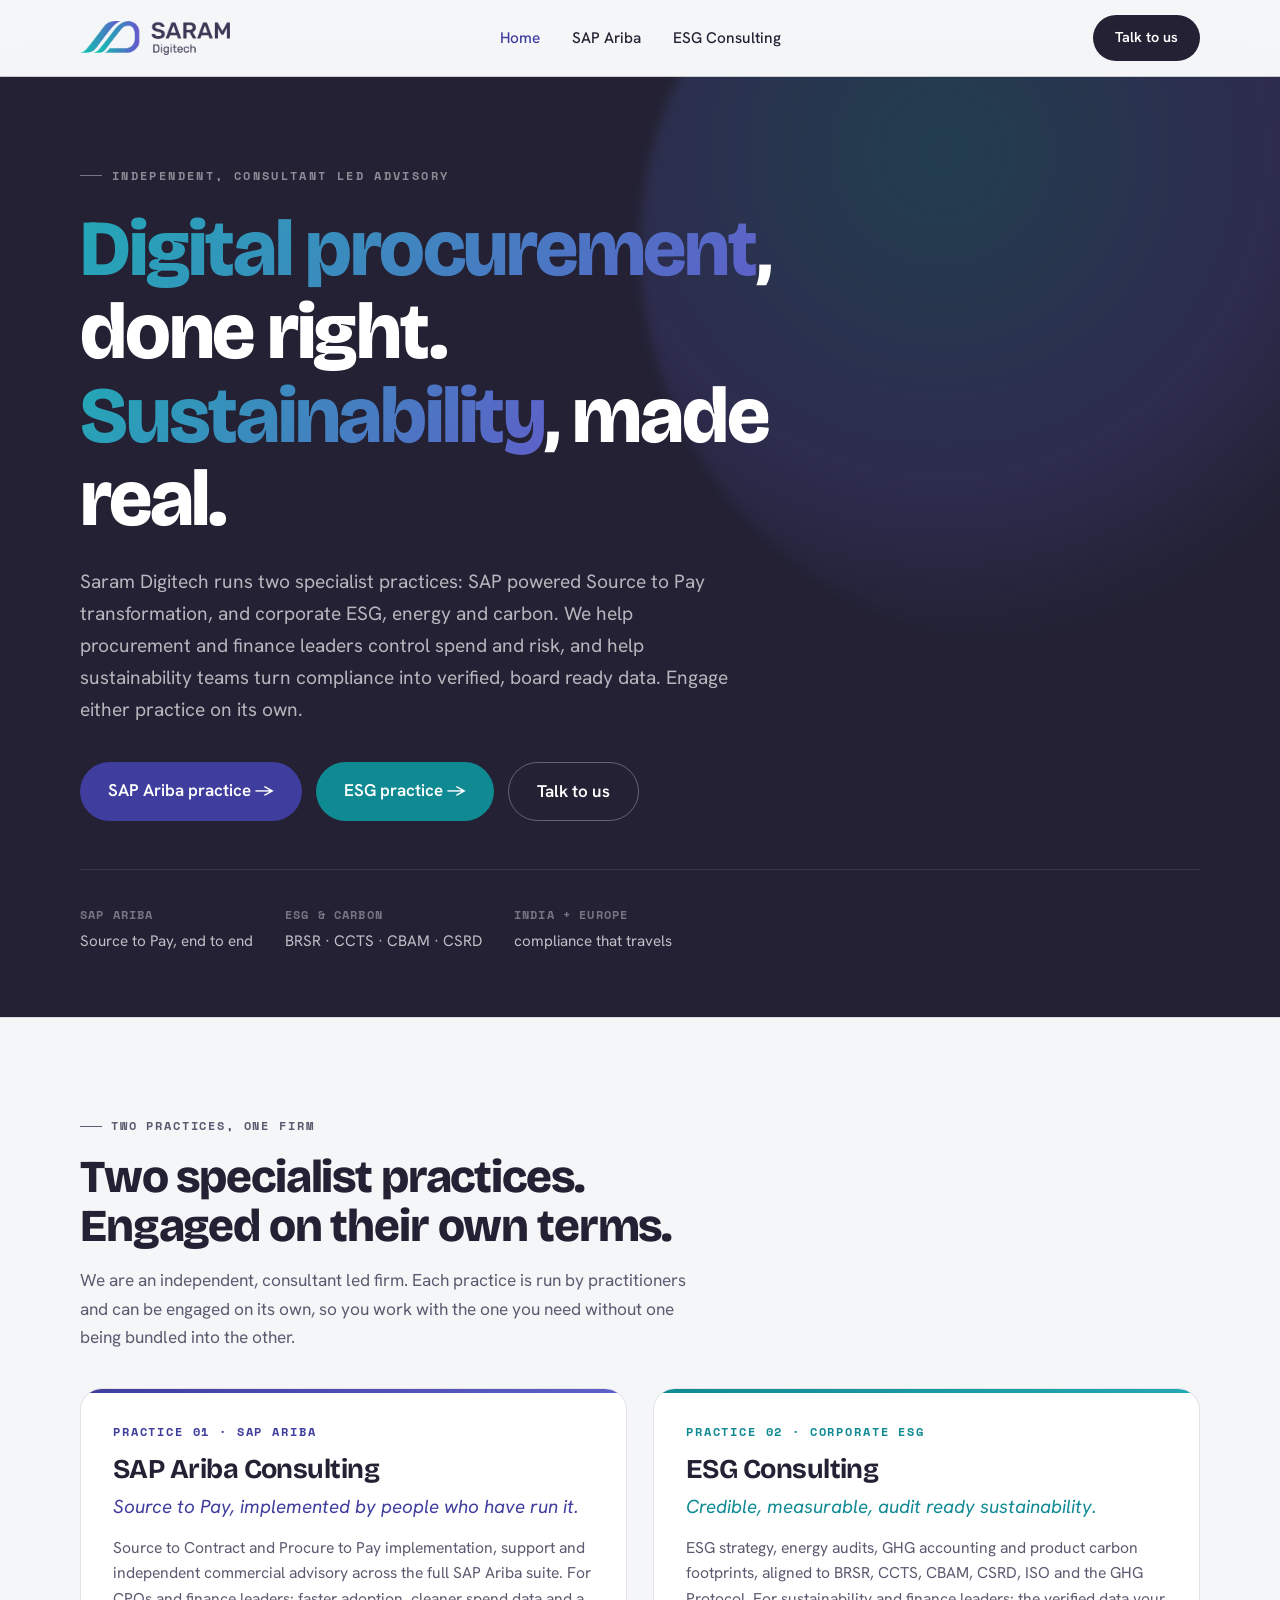
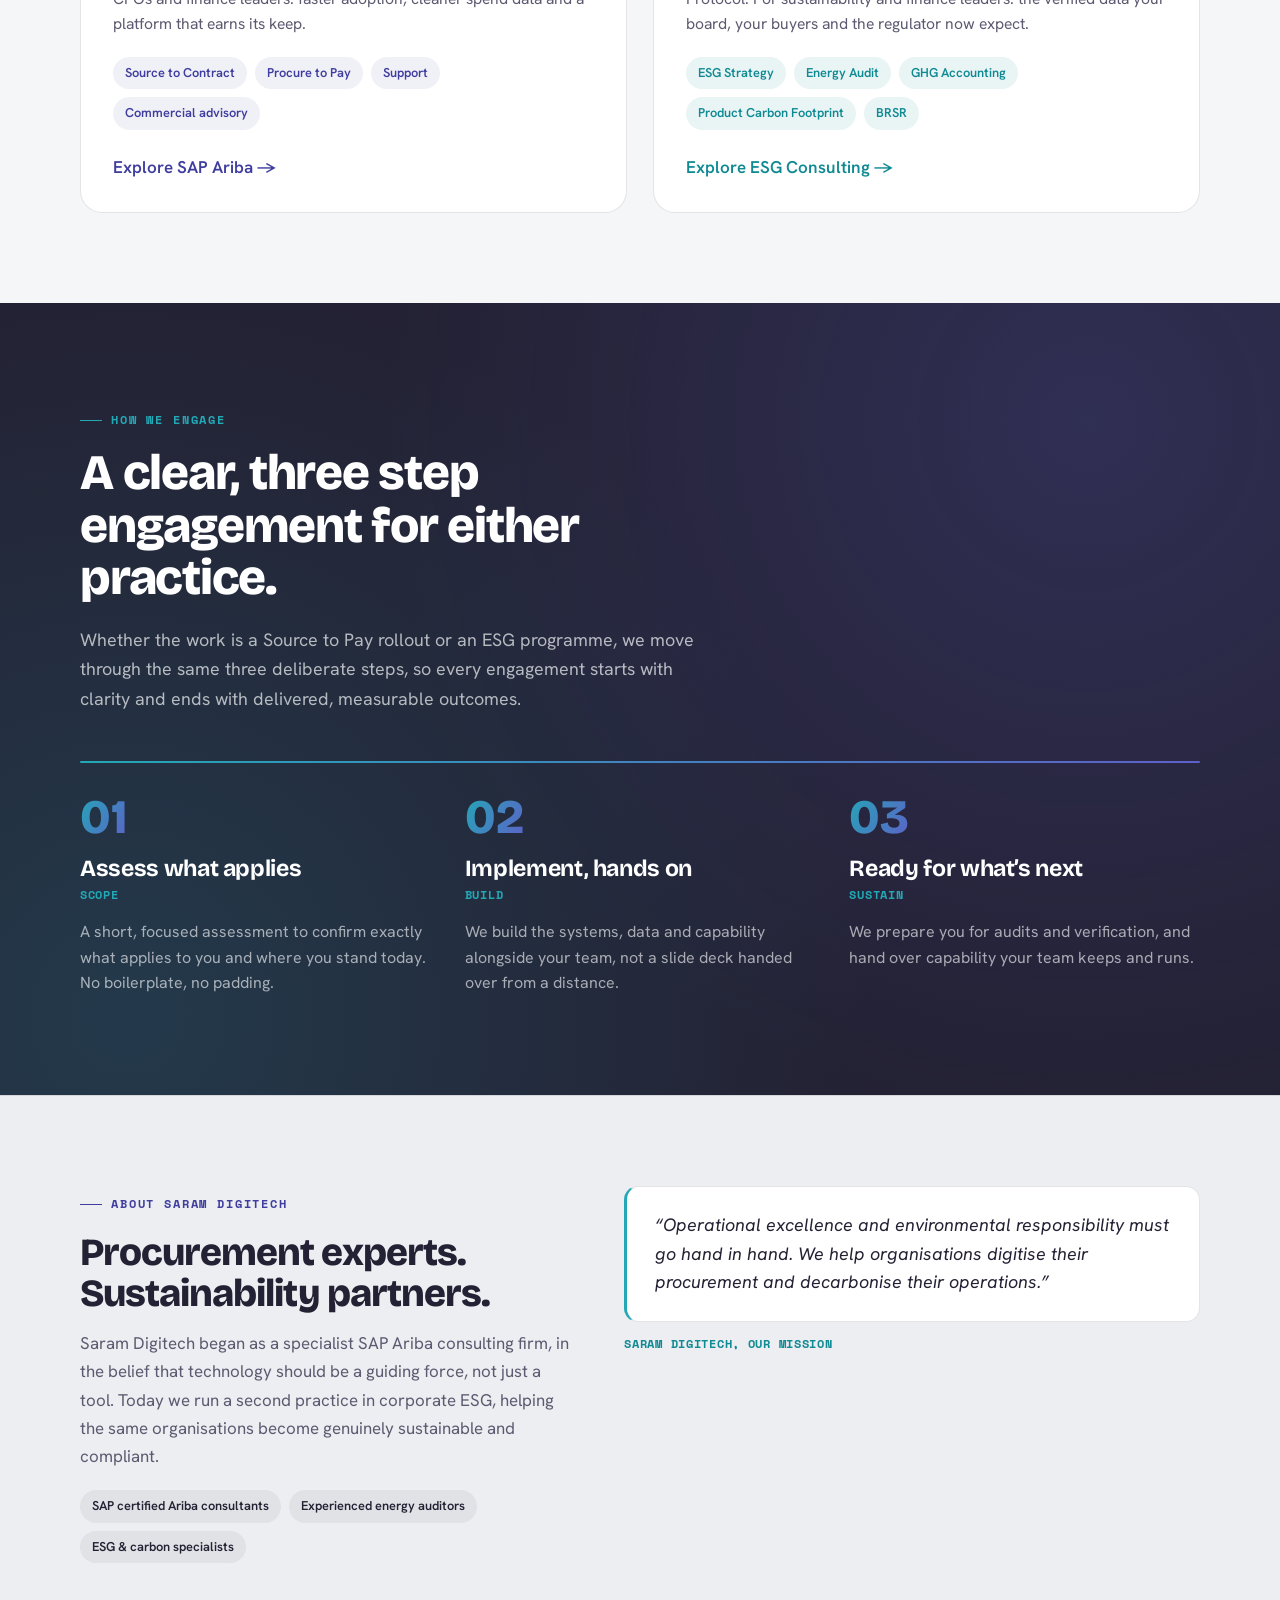
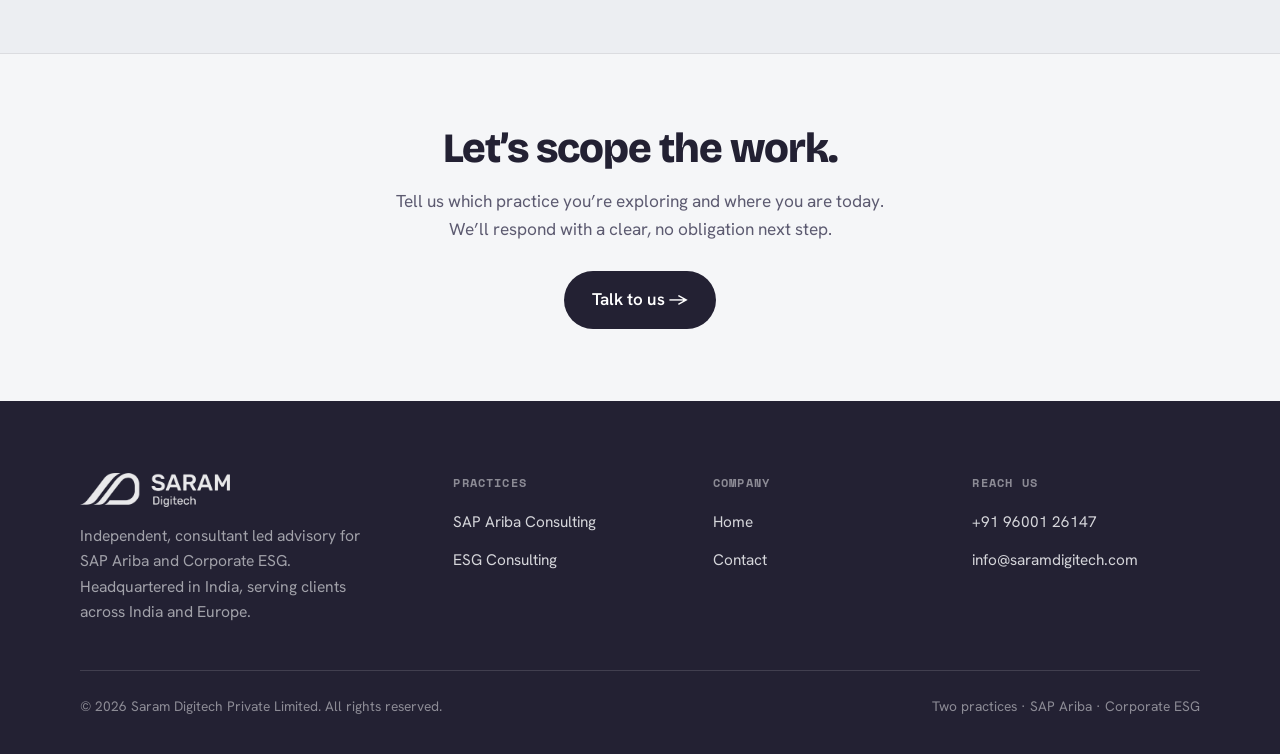
==== commit 00c2b2e0: "nav: center links, keep Talk to us right-aligned Use a 3-column grid on the nav inner (logo | links " ====
--- a/index.html
+++ b/index.html
@@ -22,11 +22,13 @@
       <a href="index.html" class="active">Home</a>
       <a href="sap-ariba.html">SAP Ariba</a>
       <a href="esg.html">ESG Consulting</a>
+    </nav>
+    <div class="nav-right">
       <a href="contact.html" class="talk-btn">Talk to us</a>
-    </nav>
-    <button class="mob-btn" id="mob-tog" aria-label="Menu">
-      <svg width="20" height="20" viewBox="0 0 22 22" aria-hidden="true"><path d="M3 6 H19 M3 11 H19 M3 16 H19" stroke="#232133" stroke-width="1.7" stroke-linecap="round"/></svg>
-    </button>
+      <button class="mob-btn" id="mob-tog" aria-label="Menu">
+        <svg width="20" height="20" viewBox="0 0 22 22" aria-hidden="true"><path d="M3 6 H19 M3 11 H19 M3 16 H19" stroke="#232133" stroke-width="1.7" stroke-linecap="round"/></svg>
+      </button>
+    </div>
   </div>
 </header>
 
--- a/assets/site.css
+++ b/assets/site.css
@@ -69,27 +69,35 @@
   max-width: 1200px; margin: 0 auto;
   padding: 0 clamp(20px,5vw,40px);
   height: var(--nav-h);
-  display: flex; align-items: center; justify-content: space-between;
+  display: grid; grid-template-columns: 1fr auto 1fr; align-items: center;
 }
 .nav-logo { display: flex; align-items: center; text-decoration: none; }
 .nav-logo img { height: 34px; width: auto; display: block; }
 
-.desk-nav { display: flex; align-items: center; gap: 32px; }
+.desk-nav { display: flex; align-items: center; gap: 32px; justify-content: center; }
 .desk-nav a {
   text-decoration: none; color: var(--ink);
   font-weight: 500; font-size: 0.96rem;
   transition: color .2s;
 }
 .desk-nav a:hover, .desk-nav a.active { color: var(--ariba); }
-.desk-nav .talk-btn {
+
+.nav-right {
+  display: flex; align-items: center; justify-content: flex-end; gap: 14px;
+}
+.nav-right .talk-btn {
   background: var(--ink); color: #fff !important;
   font-weight: 600; font-size: 0.9rem;
   padding: 11px 22px; border-radius: 100px;
+  text-decoration: none;
   transition: transform .25s, box-shadow .25s;
 }
-.desk-nav .talk-btn:hover {
+.nav-right .talk-btn:hover {
   transform: translateY(-2px);
   box-shadow: 0 10px 26px rgba(35,33,51,0.24);
+}
+.nav-right .talk-btn.active {
+  background: var(--ariba);
 }
 
 /* Dropdown in nav */
@@ -455,6 +463,7 @@
 @media (max-width: 880px) {
   .desk-nav { display: none; }
   .mob-btn { display: flex; }
+  .site-nav .inner { grid-template-columns: 1fr auto; }
   .grid2 { grid-template-columns: 1fr !important; }
   .divhead { grid-template-columns: 1fr !important; gap: 28px !important; }
   .contact-grid { grid-template-columns: 1fr !important; }
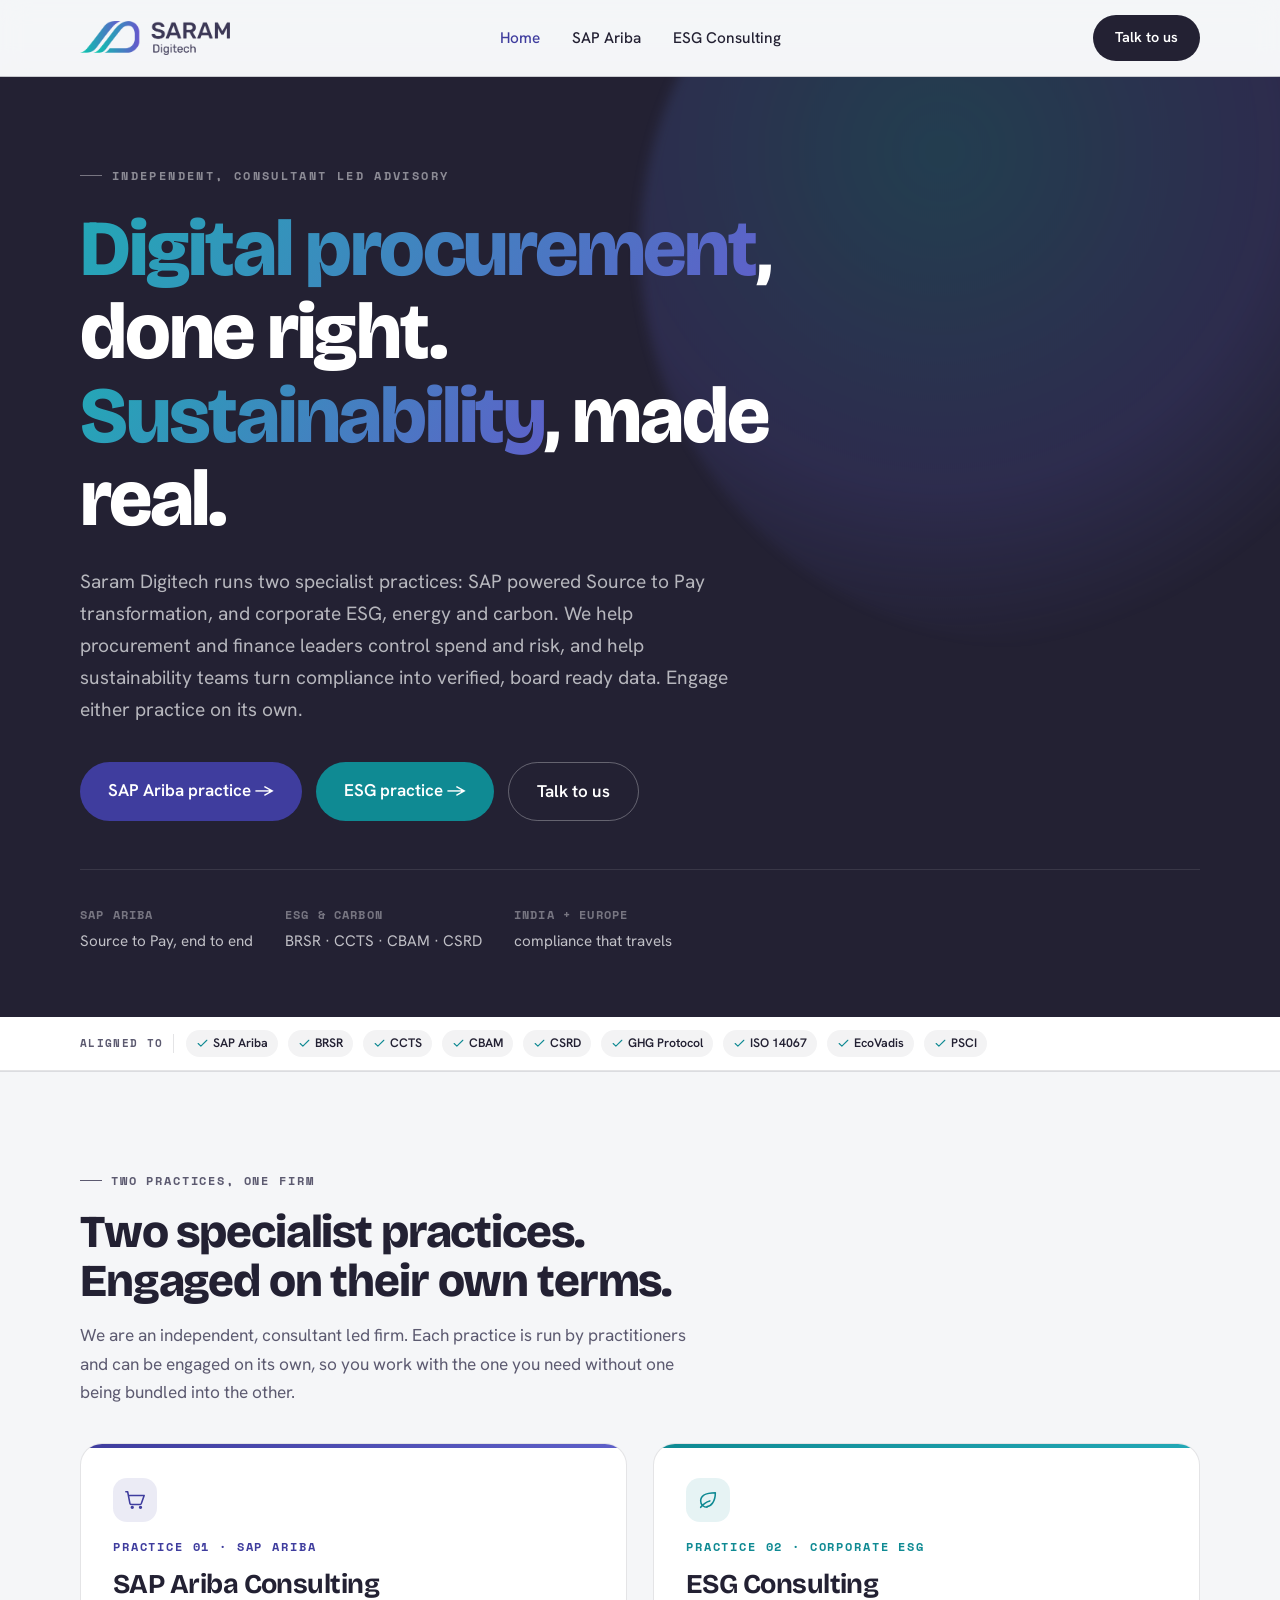
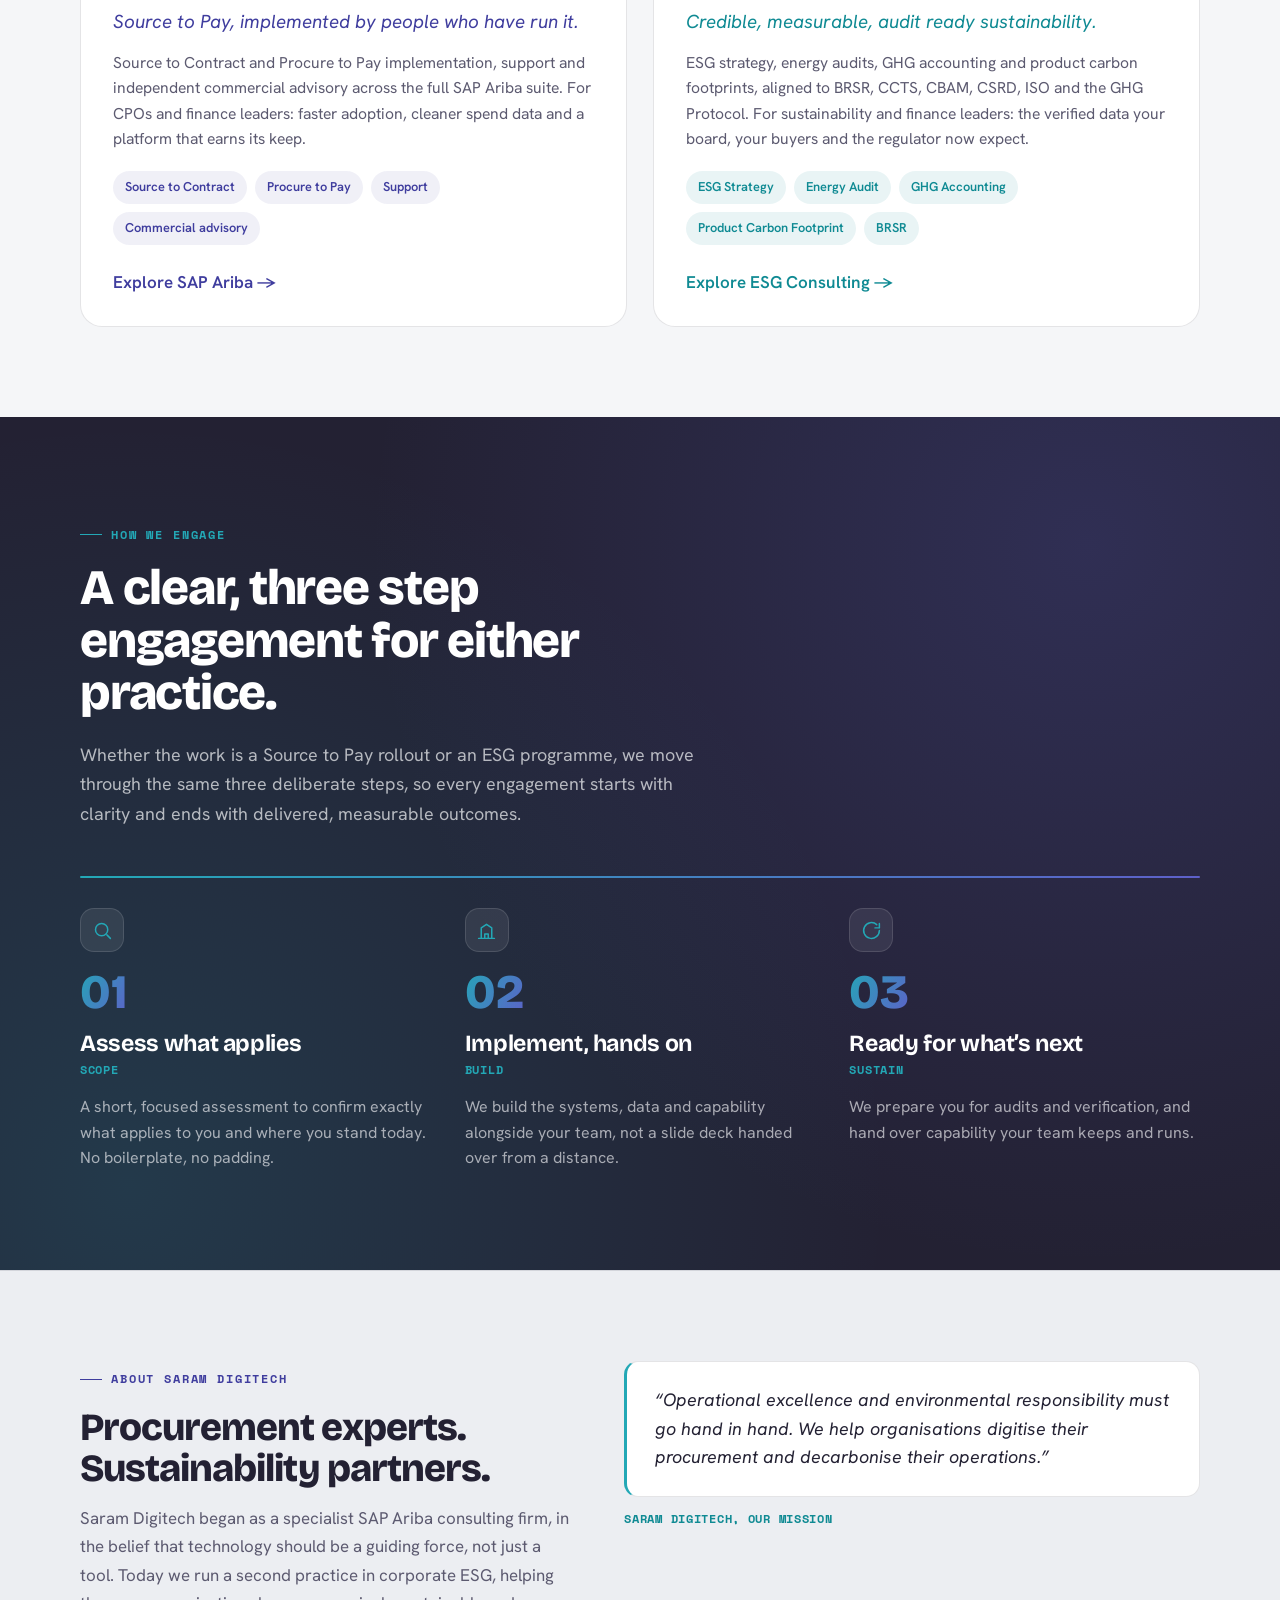
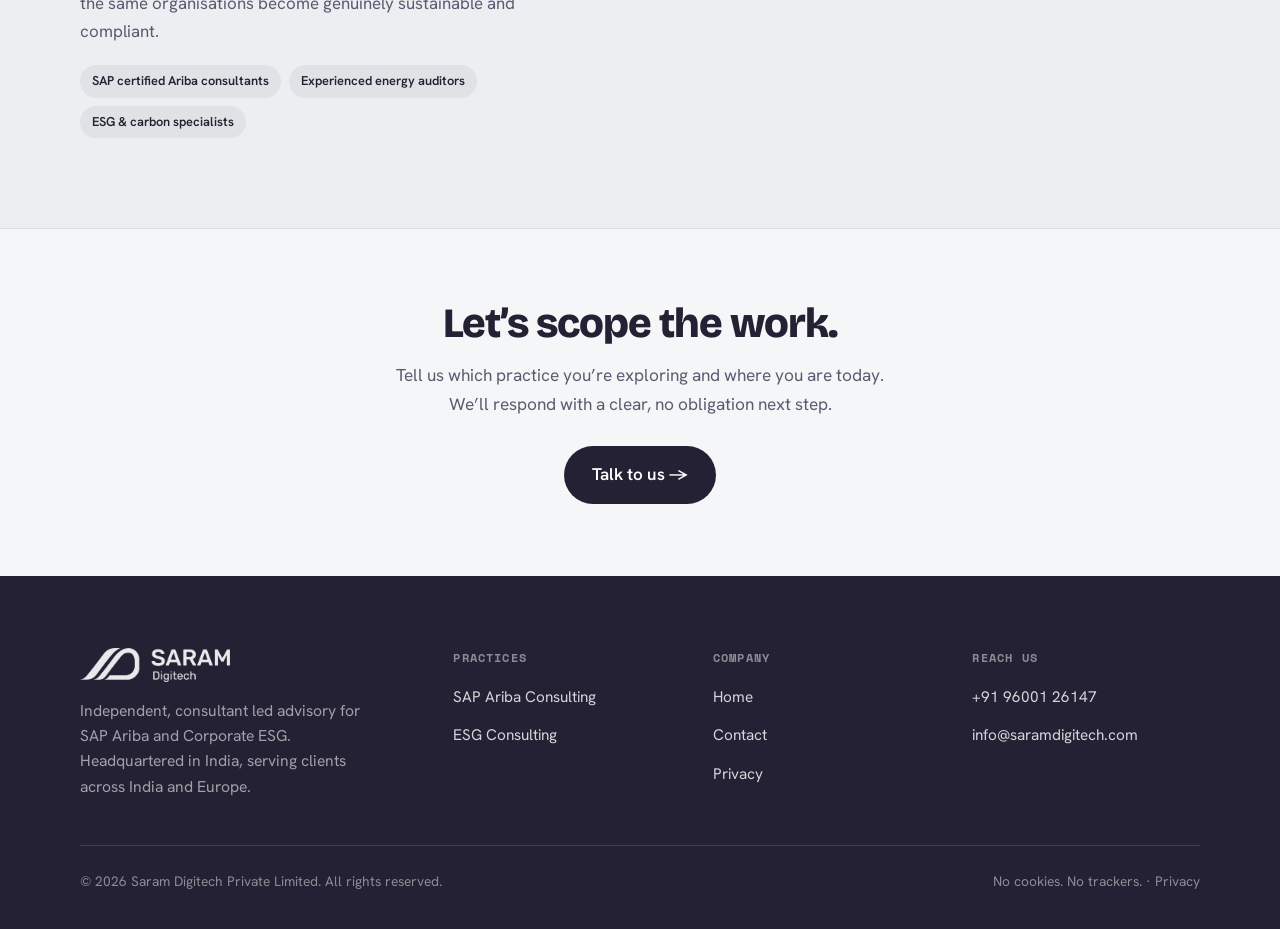
==== commit 5eeb840d: "feat: icons, framework bar, privacy page, and footer polish - SVG inline favicon on all pages (no ex" ====
--- a/index.html
+++ b/index.html
@@ -5,6 +5,14 @@
   <meta name="viewport" content="width=device-width,initial-scale=1">
   <title>Saram Digitech | SAP Ariba &amp; Corporate ESG Consulting</title>
   <meta name="description" content="Independent, consultant led advisory: SAP Ariba Source to Pay transformation and Corporate ESG, energy and carbon. India and Europe.">
+  <link rel="canonical" href="https://saramdigitech.com/">
+  <link rel="icon" href="data:image/svg+xml,%3Csvg xmlns=%22http://www.w3.org/2000/svg%22 viewBox=%220 0 32 32%22%3E%3Cpath d=%22M5 26 L15 7 L15 26 Z%22 fill=%22%2318a3ad%22/%3E%3Cpath d=%22M15 7 L25 26 L15 26 Z%22 fill=%22%235457c4%22/%3E%3C/svg%3E">
+  <meta property="og:type" content="website">
+  <meta property="og:url" content="https://saramdigitech.com/">
+  <meta property="og:title" content="Saram Digitech | SAP Ariba &amp; Corporate ESG Consulting">
+  <meta property="og:description" content="Independent, consultant led advisory: SAP Ariba Source to Pay transformation and Corporate ESG, energy and carbon. India and Europe.">
+  <meta property="og:image" content="https://saramdigitech.com/assets/og-cover.png">
+  <meta name="twitter:card" content="summary_large_image">
   <link rel="preconnect" href="https://fonts.googleapis.com">
   <link rel="preconnect" href="https://fonts.gstatic.com" crossorigin>
   <link href="https://fonts.googleapis.com/css2?family=Bricolage+Grotesque:opsz,wght@12..96,700;12..96,800&family=Hanken+Grotesk:wght@400;500;600;700&family=Space+Mono:wght@400;700&display=swap" rel="stylesheet">
@@ -20,11 +28,11 @@
     </a>
     <nav class="desk-nav">
       <a href="index.html" class="active">Home</a>
-      <a href="sap-ariba.html">SAP Ariba</a>
-      <a href="esg.html">ESG Consulting</a>
+      <a href="sap-ariba/">SAP Ariba</a>
+      <a href="esg/">ESG Consulting</a>
     </nav>
     <div class="nav-right">
-      <a href="contact.html" class="talk-btn">Talk to us</a>
+      <a href="contact/" class="talk-btn">Talk to us</a>
       <button class="mob-btn" id="mob-tog" aria-label="Menu">
         <svg width="20" height="20" viewBox="0 0 22 22" aria-hidden="true"><path d="M3 6 H19 M3 11 H19 M3 16 H19" stroke="#232133" stroke-width="1.7" stroke-linecap="round"/></svg>
       </button>
@@ -35,9 +43,9 @@
 <!-- MOBILE MENU -->
 <div class="mob-nav" id="mob-menu">
   <a href="index.html" class="active">Home</a>
-  <a href="sap-ariba.html" class="ariba">SAP Ariba</a>
-  <a href="esg.html" class="esg">ESG Consulting</a>
-  <a href="contact.html">Contact</a>
+  <a href="sap-ariba/" class="ariba">SAP Ariba</a>
+  <a href="esg/" class="esg">ESG Consulting</a>
+  <a href="contact/">Contact</a>
 </div>
 
 <!-- HERO (dark) -->
@@ -52,9 +60,9 @@
     </h1>
     <p data-reveal style="margin:26px 0 0;font-size:clamp(1.05rem,1.6vw,1.2rem);color:rgba(245,246,248,0.7);max-width:60ch;line-height:1.66">Saram Digitech runs two specialist practices: SAP powered Source to Pay transformation, and corporate ESG, energy and carbon. We help procurement and finance leaders control spend and risk, and help sustainability teams turn compliance into verified, board ready data. Engage either practice on its own.</p>
     <div data-reveal style="display:flex;gap:14px;flex-wrap:wrap;margin-top:36px">
-      <a href="sap-ariba.html" class="btn-ariba">SAP Ariba practice &rarr;</a>
-      <a href="esg.html" class="btn-esg">ESG practice &rarr;</a>
-      <a href="contact.html" style="display:inline-block;text-decoration:none;border:1px solid rgba(255,255,255,0.3);color:#fff;font-weight:600;padding:15px 28px;border-radius:100px;transition:border-color .25s" onmouseover="this.style.borderColor='rgba(255,255,255,0.7)'" onmouseout="this.style.borderColor='rgba(255,255,255,0.3)'">Talk to us</a>
+      <a href="sap-ariba/" class="btn-ariba">SAP Ariba practice &rarr;</a>
+      <a href="esg/" class="btn-esg">ESG practice &rarr;</a>
+      <a href="contact/" class="btn-ghost">Talk to us</a>
     </div>
     <div data-reveal style="display:flex;gap:32px;flex-wrap:wrap;margin-top:48px;padding-top:36px;border-top:1px solid rgba(255,255,255,0.1)">
       <div><div style="font-family:'Space Mono',monospace;font-size:0.72rem;font-weight:700;letter-spacing:0.1em;text-transform:uppercase;color:rgba(245,246,248,0.4)">SAP Ariba</div><div style="margin-top:4px;font-size:0.95rem;color:rgba(245,246,248,0.75)">Source to Pay, end to end</div></div>
@@ -64,6 +72,22 @@
   </div>
 </section>
 
+<!-- FRAMEWORK BAR -->
+<div class="frame-bar">
+  <div class="wrap">
+    <span class="frame-lbl">Aligned to</span>
+    <span class="fchip"><svg viewBox="0 0 24 24" fill="none" stroke="currentColor" stroke-width="2" stroke-linecap="round" stroke-linejoin="round" aria-hidden="true"><path d="M20 6L9 17l-5-5"/></svg>SAP Ariba</span>
+    <span class="fchip"><svg viewBox="0 0 24 24" fill="none" stroke="currentColor" stroke-width="2" stroke-linecap="round" stroke-linejoin="round" aria-hidden="true"><path d="M20 6L9 17l-5-5"/></svg>BRSR</span>
+    <span class="fchip"><svg viewBox="0 0 24 24" fill="none" stroke="currentColor" stroke-width="2" stroke-linecap="round" stroke-linejoin="round" aria-hidden="true"><path d="M20 6L9 17l-5-5"/></svg>CCTS</span>
+    <span class="fchip"><svg viewBox="0 0 24 24" fill="none" stroke="currentColor" stroke-width="2" stroke-linecap="round" stroke-linejoin="round" aria-hidden="true"><path d="M20 6L9 17l-5-5"/></svg>CBAM</span>
+    <span class="fchip"><svg viewBox="0 0 24 24" fill="none" stroke="currentColor" stroke-width="2" stroke-linecap="round" stroke-linejoin="round" aria-hidden="true"><path d="M20 6L9 17l-5-5"/></svg>CSRD</span>
+    <span class="fchip"><svg viewBox="0 0 24 24" fill="none" stroke="currentColor" stroke-width="2" stroke-linecap="round" stroke-linejoin="round" aria-hidden="true"><path d="M20 6L9 17l-5-5"/></svg>GHG Protocol</span>
+    <span class="fchip"><svg viewBox="0 0 24 24" fill="none" stroke="currentColor" stroke-width="2" stroke-linecap="round" stroke-linejoin="round" aria-hidden="true"><path d="M20 6L9 17l-5-5"/></svg>ISO 14067</span>
+    <span class="fchip"><svg viewBox="0 0 24 24" fill="none" stroke="currentColor" stroke-width="2" stroke-linecap="round" stroke-linejoin="round" aria-hidden="true"><path d="M20 6L9 17l-5-5"/></svg>EcoVadis</span>
+    <span class="fchip"><svg viewBox="0 0 24 24" fill="none" stroke="currentColor" stroke-width="2" stroke-linecap="round" stroke-linejoin="round" aria-hidden="true"><path d="M20 6L9 17l-5-5"/></svg>PSCI</span>
+  </div>
+</div>
+
 <!-- TWO PRACTICES -->
 <section class="section" style="background:var(--paper);border-top:1px solid var(--line)">
   <div class="wrap">
@@ -73,8 +97,9 @@
       <p style="margin:16px 0 0;font-size:1.08rem;color:var(--ink2);line-height:1.66">We are an independent, consultant led firm. Each practice is run by practitioners and can be engaged on its own, so you work with the one you need without one being bundled into the other.</p>
     </div>
     <div data-reveal style="display:grid;grid-template-columns:1fr 1fr;gap:26px;margin-top:36px" class="grid2">
-      <a href="sap-ariba.html" class="pcard ariba" style="text-decoration:none;color:var(--ink)">
+      <a href="sap-ariba/" class="pcard ariba" style="text-decoration:none;color:var(--ink)">
         <span class="top-strip"></span>
+        <div class="picon"><svg viewBox="0 0 24 24" fill="none" stroke="currentColor" stroke-width="1.7" stroke-linecap="round" stroke-linejoin="round" aria-hidden="true"><circle cx="9" cy="20" r="1"/><circle cx="18" cy="20" r="1"/><path d="M2 3h2l2.4 12.5a2 2 0 0 0 2 1.5h8.7a2 2 0 0 0 2-1.6L22 7H6"/></svg></div>
         <span class="div-label">Practice 01 &middot; SAP Ariba</span>
         <h3>SAP Ariba Consulting</h3>
         <p class="tagline">Source to Pay, implemented by people who have run it.</p>
@@ -87,8 +112,9 @@
         </div>
         <span class="explore-link">Explore SAP Ariba &rarr;</span>
       </a>
-      <a href="esg.html" class="pcard esg" style="text-decoration:none;color:var(--ink)">
+      <a href="esg/" class="pcard esg" style="text-decoration:none;color:var(--ink)">
         <span class="top-strip"></span>
+        <div class="picon"><svg viewBox="0 0 24 24" fill="none" stroke="currentColor" stroke-width="1.7" stroke-linecap="round" stroke-linejoin="round" aria-hidden="true"><path d="M11 20A7 7 0 0 1 4 13c0-5 4-9 16-9 0 10-5 15-9 15z"/><path d="M4 20c3-4 6-6 10-7"/></svg></div>
         <span class="div-label">Practice 02 &middot; Corporate ESG</span>
         <h3>ESG Consulting</h3>
         <p class="tagline">Credible, measurable, audit ready sustainability.</p>
@@ -119,18 +145,21 @@
       <div style="height:2px;background:linear-gradient(90deg,var(--esg2),var(--ariba2));border-radius:2px;margin-bottom:30px"></div>
       <div class="step-row">
         <div class="step">
+          <div class="sico"><svg viewBox="0 0 24 24" fill="none" stroke="currentColor" stroke-width="1.7" stroke-linecap="round" stroke-linejoin="round" aria-hidden="true"><circle cx="11" cy="11" r="7"/><path d="M21 21l-4-4"/></svg></div>
           <span class="step-num">01</span>
           <h3 style="color:#fff;">Assess what applies</h3>
           <p class="sub">Scope</p>
           <p style="color:rgba(245,246,248,0.64)">A short, focused assessment to confirm exactly what applies to you and where you stand today. No boilerplate, no padding.</p>
         </div>
         <div class="step">
+          <div class="sico"><svg viewBox="0 0 24 24" fill="none" stroke="currentColor" stroke-width="1.7" stroke-linecap="round" stroke-linejoin="round" aria-hidden="true"><path d="M3 21h18"/><path d="M6 21V9l6-4 6 4v12"/><path d="M10 21v-5h4v5"/></svg></div>
           <span class="step-num">02</span>
           <h3 style="color:#fff;">Implement, hands on</h3>
           <p class="sub">Build</p>
           <p style="color:rgba(245,246,248,0.64)">We build the systems, data and capability alongside your team, not a slide deck handed over from a distance.</p>
         </div>
         <div class="step">
+          <div class="sico"><svg viewBox="0 0 24 24" fill="none" stroke="currentColor" stroke-width="1.7" stroke-linecap="round" stroke-linejoin="round" aria-hidden="true"><path d="M21 12a9 9 0 1 1-3-6.7"/><path d="M21 4v5h-5"/></svg></div>
           <span class="step-num">03</span>
           <h3 style="color:#fff;">Ready for what&rsquo;s next</h3>
           <p class="sub">Sustain</p>
@@ -169,7 +198,7 @@
     <h2 style="font-size:clamp(1.8rem,3.4vw,2.6rem);max-width:20ch;margin:0 auto">Let&rsquo;s scope the work.</h2>
     <p style="margin:16px auto 0;color:var(--ink2);max-width:52ch;font-size:1.08rem;line-height:1.64">Tell us which practice you&rsquo;re exploring and where you are today. We&rsquo;ll respond with a clear, no obligation next step.</p>
     <div style="margin-top:28px">
-      <a href="contact.html" class="btn-dark">Talk to us &rarr;</a>
+      <a href="contact/" class="btn-dark">Talk to us &rarr;</a>
     </div>
   </div>
 </section>
@@ -185,15 +214,16 @@
       <div class="ft-col">
         <h5>Practices</h5>
         <ul>
-          <li><a href="sap-ariba.html">SAP Ariba Consulting</a></li>
-          <li><a href="esg.html">ESG Consulting</a></li>
+          <li><a href="sap-ariba/">SAP Ariba Consulting</a></li>
+          <li><a href="esg/">ESG Consulting</a></li>
         </ul>
       </div>
       <div class="ft-col">
         <h5>Company</h5>
         <ul>
-          <li><a href="index.html">Home</a></li>
-          <li><a href="contact.html">Contact</a></li>
+          <li><a href="./">Home</a></li>
+          <li><a href="contact/">Contact</a></li>
+          <li><a href="privacy/">Privacy</a></li>
         </ul>
       </div>
       <div class="ft-col">
@@ -206,7 +236,7 @@
     </div>
     <div class="ft-copy">
       <span>&copy; 2026 Saram Digitech Private Limited. All rights reserved.</span>
-      <span>Two practices &middot; SAP Ariba &middot; Corporate ESG</span>
+      <span>No cookies. No trackers. &middot; <a href="privacy/" style="color:rgba(245,246,248,0.5);text-decoration:none">Privacy</a></span>
     </div>
   </div>
 </footer>
--- a/assets/site.css
+++ b/assets/site.css
@@ -1,5 +1,5 @@
 /* ============================================================
-   Saram Digitech — site.css  (multi-page, matches original design)
+   Saram Digitech — site.css
    ============================================================ */
 
 /* ── Reset / base ───────────────────────────────────────────── */
@@ -52,6 +52,7 @@
 
 @media (prefers-reduced-motion: reduce) {
   [data-reveal] { opacity: 1 !important; animation: none !important; }
+  * { animation-duration: 0.01ms !important; }
 }
 
 /* ── Layout ─────────────────────────────────────────────────── */
@@ -96,32 +97,7 @@
   transform: translateY(-2px);
   box-shadow: 0 10px 26px rgba(35,33,51,0.24);
 }
-.nav-right .talk-btn.active {
-  background: var(--ariba);
-}
-
-/* Dropdown in nav */
-.nav-dd { position: relative; }
-.nav-dd:hover > .nav-dd-panel { display: block !important; }
-.nav-dd-panel {
-  display: none;
-  position: absolute; top: 100%; left: 50%;
-  transform: translateX(-50%); width: 290px; padding-top: 14px;
-}
-.nav-dd-inner {
-  background: #fff; border: 1px solid var(--line);
-  border-radius: 14px; box-shadow: 0 18px 50px rgba(35,33,51,0.14); padding: 8px;
-}
-.nav-dd-item {
-  display: flex; gap: 11px; align-items: flex-start;
-  padding: 12px 13px; border-radius: 9px;
-  text-decoration: none; color: var(--ink);
-  transition: background .2s;
-}
-.nav-dd-item:hover { background: var(--paper); }
-.nav-dd-dot { width: 9px; height: 9px; border-radius: 50%; margin-top: 6px; flex: none; }
-.nav-dd-item b { display: block; font-weight: 700; font-size: 0.95rem; }
-.nav-dd-item span { display: block; color: var(--ink2); font-size: 0.82rem; margin-top: 1px; }
+.nav-right .talk-btn.active { background: var(--ariba); }
 
 /* Mobile menu */
 .mob-btn {
@@ -145,6 +121,7 @@
 }
 .mob-nav a.ariba { color: var(--ariba); border-bottom: none; padding: 14px 0 6px; }
 .mob-nav a.esg   { color: var(--esg); border-bottom: 1px solid var(--line); padding: 6px 0 14px; }
+.mob-nav a.active { opacity: 0.5; pointer-events: none; }
 
 /* ── Eyebrow label ──────────────────────────────────────────── */
 .eyebrow {
@@ -173,14 +150,6 @@
 }
 .btn-dark:hover { transform: translateY(-2px); box-shadow: 0 12px 30px rgba(35,33,51,0.24); }
 
-.btn-outline {
-  display: inline-block; text-decoration: none;
-  border: 1px solid var(--line); color: var(--ink);
-  font-weight: 600; padding: 15px 28px; border-radius: 100px;
-  transition: border-color .25s, background .25s;
-}
-.btn-outline:hover { border-color: var(--ink); background: rgba(35,33,51,0.03); }
-
 .btn-ariba {
   display: inline-block; text-decoration: none;
   background: var(--ariba); color: #fff;
@@ -197,6 +166,14 @@
 }
 .btn-esg:hover { transform: translateY(-2px); box-shadow: 0 12px 30px rgba(15,138,147,0.3); }
 
+.btn-ghost {
+  display: inline-block; text-decoration: none;
+  border: 1px solid rgba(255,255,255,0.3); color: #fff;
+  font-weight: 600; padding: 15px 28px; border-radius: 100px;
+  transition: border-color .25s;
+}
+.btn-ghost:hover { border-color: rgba(255,255,255,0.7); }
+
 /* ── Typography ─────────────────────────────────────────────── */
 h1, h2, h3, h4 {
   font-family: 'Bricolage Grotesque', sans-serif;
@@ -208,7 +185,7 @@
   -webkit-text-fill-color: transparent; color: transparent;
 }
 
-/* ── Practice cards (used on home and sub-pages) ────────────── */
+/* ── Practice cards ─────────────────────────────────────────── */
 .pcard {
   position: relative; display: flex; flex-direction: column;
   background: #fff; border: 1px solid var(--line);
@@ -231,17 +208,20 @@
 }
 .pcard.ariba .div-label { color: var(--ariba); }
 .pcard.esg   .div-label { color: var(--esg); }
-.pcard h3 {
-  margin: 13px 0 0;
-  font-size: 1.7rem; font-weight: 700; letter-spacing: -0.02em;
-}
-.pcard .tagline {
-  margin: 11px 0 0; font-style: italic; font-size: 1.18rem; line-height: 1.4;
-}
+.pcard h3 { margin: 13px 0 0; font-size: 1.7rem; font-weight: 700; letter-spacing: -0.02em; }
+.pcard .tagline { margin: 11px 0 0; font-style: italic; font-size: 1.18rem; line-height: 1.4; }
 .pcard.ariba .tagline { color: var(--ariba); }
 .pcard.esg   .tagline { color: var(--esg); }
 .pcard p { margin: 14px 0 0; color: var(--ink2); font-size: 0.98rem; }
 .pcard .chips { display: flex; flex-wrap: wrap; gap: 8px; margin-top: 20px; }
+.pcard .explore-link {
+  margin-top: 24px; font-weight: 600;
+  display: inline-flex; align-items: center; gap: 8px; text-decoration: none;
+}
+.pcard.ariba .explore-link { color: var(--ariba); }
+.pcard.esg   .explore-link { color: var(--esg); }
+
+/* ── Chips ──────────────────────────────────────────────────── */
 .chips { display: flex; flex-wrap: wrap; gap: 8px; }
 .chip {
   font-size: 0.8rem; font-weight: 600;
@@ -250,61 +230,15 @@
 }
 .chip.ariba { color: var(--ariba); background: rgba(63,61,158,0.08); }
 .chip.esg   { color: var(--esg);   background: rgba(15,138,147,0.09); }
-.pcard .explore-link {
-  margin-top: 24px; font-weight: 600;
-  display: inline-flex; align-items: center; gap: 8px; text-decoration: none;
-}
-.pcard.ariba .explore-link { color: var(--ariba); }
-.pcard.esg   .explore-link { color: var(--esg); }
-
-/* ── Service grid cells ─────────────────────────────────────── */
-.svc-grid {
-  display: grid; grid-template-columns: 1fr 1fr;
-  gap: 1px; background: var(--line);
-  border: 1px solid var(--line); border-radius: 18px; overflow: hidden;
-  margin-top: 48px;
-}
+
+/* ── Service cells (SAP Ariba page) ────────────────────────── */
 .svc-cell {
   background: #fff; padding: 30px 30px 32px;
   transition: background .3s;
 }
 .svc-cell:hover { background: #FAFAFC; }
-.svc-cell .n {
-  font-family: 'Space Mono', monospace;
-  font-size: 1.05rem; font-weight: 700;
-}
-.svc-cell.ariba .n { color: var(--ariba); }
-.svc-cell.esg   .n { color: var(--esg); }
-.svc-cell h4 {
-  margin: 10px 0 0; font-size: 1.18rem; font-weight: 700; letter-spacing: -0.01em;
-}
+.svc-cell h3 { margin: 0; font-size: 1.18rem; font-weight: 700; letter-spacing: -0.01em; }
 .svc-cell p { margin: 9px 0 0; color: var(--ink2); font-size: 0.98rem; }
-
-/* ── Pillar cards (3-col tier) ──────────────────────────────── */
-.tier3 { display: grid; grid-template-columns: repeat(3,1fr); gap: 20px; margin-top: 48px; }
-.pillar {
-  background: #fff; border: 1px solid var(--line); border-radius: 18px;
-  padding: 30px 28px; position: relative; overflow: hidden;
-  transition: transform .3s, box-shadow .3s;
-}
-.pillar:hover { transform: translateY(-4px); }
-.pillar.esg:hover { box-shadow: 0 20px 46px rgba(15,138,147,0.12); }
-.pillar .top-strip {
-  position: absolute; top: 0; left: 0; right: 0; height: 3px;
-  background: linear-gradient(90deg, var(--esg), var(--esg2));
-}
-.pillar .n { font-family: 'Space Mono', monospace; font-size: 1.05rem; font-weight: 700; color: var(--esg); }
-.pillar h4 {
-  margin: 10px 0 0; font-size: 1.24rem; font-weight: 700;
-  letter-spacing: -0.01em; line-height: 1.2;
-}
-.pillar p { margin: 11px 0 0; color: var(--ink2); font-size: 0.96rem; }
-.pillar .tags { display: flex; flex-wrap: wrap; gap: 7px; margin-top: 18px; }
-.tag-esg {
-  font-size: 0.74rem; font-weight: 600; color: var(--esg);
-  background: rgba(15,138,147,0.08); padding: 5px 11px;
-  border-radius: 100px; border: 1px solid rgba(15,138,147,0.16);
-}
 
 /* ── Dark bridge section ────────────────────────────────────── */
 .bridge {
@@ -331,7 +265,7 @@
 .bridge-point b { display: block; font-size: 1.04rem; font-weight: 700; color: #fff; }
 .bridge-point span { display: block; margin-top: 4px; color: rgba(245,246,248,0.65); font-size: 0.92rem; line-height: 1.55; }
 
-/* ── Engagement / steps ─────────────────────────────────────── */
+/* ── Engagement steps ───────────────────────────────────────── */
 .step-row { display: grid; grid-template-columns: repeat(3,1fr); gap: 34px; }
 .step-num {
   font-family: 'Bricolage Grotesque', sans-serif;
@@ -344,31 +278,11 @@
 .step .sub {
   margin: 5px 0 0; font-family: 'Space Mono', monospace;
   font-size: 0.78rem; font-weight: 700; letter-spacing: 0.06em;
-  text-transform: uppercase; color: var(--ink2);
-}
-.bridge .step .sub { color: var(--esg2); }
+  text-transform: uppercase; color: var(--esg2);
+}
 .step p { margin: 14px 0 0; color: var(--ink2); font-size: 1rem; line-height: 1.6; }
 
-/* Engagement tiers (within ESG/Ariba pages) */
-.tier-card {
-  background: #fff; border: 1px solid var(--line);
-  border-radius: 16px; padding: 26px 24px 28px;
-}
-.tier-card.ariba { border-top: 3px solid var(--ariba); }
-.tier-card.esg   { border-top: 3px solid var(--esg); }
-.tier-num {
-  display: flex; align-items: center; justify-content: center;
-  width: 34px; height: 34px; border-radius: 50%; font-weight: 700; font-size: 0.95rem;
-}
-.tier-num.ariba { background: rgba(63,61,158,0.11); color: var(--ariba); }
-.tier-num.esg   { background: rgba(15,138,147,0.11); color: var(--esg); }
-.tier-card h4 { margin: 16px 0 0; font-size: 1.18rem; font-weight: 700; letter-spacing: -0.01em; }
-.tier-card .sub { margin: 4px 0 0; font-size: 0.85rem; font-weight: 600; }
-.tier-card.ariba .sub { color: var(--ariba); }
-.tier-card.esg   .sub { color: var(--esg); }
-.tier-card p { margin: 11px 0 0; color: var(--ink2); font-size: 0.95rem; }
-
-/* ── About quote ────────────────────────────────────────────── */
+/* ── Quote block ────────────────────────────────────────────── */
 .quote {
   margin: 0; padding: 24px 28px;
   background: #fff; border: 1px solid var(--line);
@@ -380,19 +294,6 @@
   font-family: 'Space Mono', monospace;
   font-size: 0.74rem; font-weight: 700;
   letter-spacing: 0.06em; text-transform: uppercase; color: var(--esg);
-}
-.quote-box {
-  background: #fff; border: 1px solid var(--line);
-  border-left: 3px solid var(--esg2); border-radius: 14px;
-  padding: 26px 28px;
-}
-.quote-box p { margin: 0; font-style: italic; font-size: 1.18rem; color: var(--ink); line-height: 1.55; }
-.quote-box .by {
-  margin: 14px 0 0;
-  font-family: 'Space Mono', monospace;
-  font-size: 0.76rem; font-weight: 700;
-  letter-spacing: 0.06em; text-transform: uppercase;
-  color: var(--esg);
 }
 
 /* ── Contact form ───────────────────────────────────────────── */
@@ -421,9 +322,9 @@
 }
 .cf-success h3 { margin: 20px 0 0; font-size: 1.5rem; font-weight: 700; letter-spacing: -0.02em; }
 .cf-success p { margin: 10px 0 0; color: var(--ink2); }
-.cf-err { display: none; color: #c0392b; font-size: 0.875rem; text-align: center; }
-
-/* ── Contact info icons ─────────────────────────────────────── */
+.cf-err { display: none; color: #c0392b; font-size: 0.875rem; }
+
+/* ── Contact info ───────────────────────────────────────────── */
 .cinfo-item { display: flex; align-items: center; gap: 14px; text-decoration: none; color: var(--ink); }
 .cinfo-icon {
   display: flex; align-items: center; justify-content: center;
@@ -433,6 +334,7 @@
 .cinfo-label {
   display: block; font-family: 'Space Mono', monospace;
   font-size: 0.72rem; color: var(--ink2); font-weight: 700; letter-spacing: 0.06em;
+  text-transform: uppercase;
 }
 .cinfo-val { display: block; font-weight: 700; font-size: 1.06rem; }
 
@@ -456,7 +358,64 @@
   color: rgba(245,246,248,0.5); font-size: 0.86rem;
 }
 
-/* ── divhead 2-col layout ───────────────────────────────────── */
+/* ── Framework / standards bar ─────────────────────────────── */
+.frame-bar { background: #fff; border-bottom: 1px solid var(--line); padding: 13px 0; }
+.frame-bar .wrap { display: flex; align-items: center; gap: 10px; flex-wrap: wrap; }
+.frame-lbl {
+  font-family: 'Space Mono', monospace;
+  font-size: 0.7rem; font-weight: 700; letter-spacing: 0.12em; text-transform: uppercase;
+  color: var(--ink2); white-space: nowrap;
+  padding-right: 10px; border-right: 1px solid var(--line); margin-right: 2px;
+}
+.fchip {
+  display: inline-flex; align-items: center; gap: 4px;
+  font-size: 0.77rem; font-weight: 600;
+  padding: 4px 10px; border-radius: 100px;
+  background: rgba(35,33,51,0.05); color: var(--ink);
+}
+.fchip svg { width: 13px; height: 13px; color: var(--esg); flex: none; }
+
+/* ── Practice card icon ─────────────────────────────────────── */
+.picon {
+  display: flex; align-items: center; justify-content: center;
+  width: 44px; height: 44px; border-radius: 14px; margin-bottom: 16px;
+}
+.pcard.ariba .picon { background: rgba(63,61,158,0.1); color: var(--ariba); }
+.pcard.esg   .picon { background: rgba(15,138,147,0.1); color: var(--esg); }
+.picon svg { width: 22px; height: 22px; }
+
+/* ── Engagement step icon ───────────────────────────────────── */
+.sico {
+  display: flex; align-items: center; justify-content: center;
+  width: 44px; height: 44px; border-radius: 14px;
+  background: rgba(255,255,255,0.08); border: 1px solid rgba(255,255,255,0.12);
+  color: var(--esg2); margin-bottom: 16px;
+}
+.sico svg { width: 21px; height: 21px; }
+
+/* ── Service cell icon (SAP Ariba) ──────────────────────────── */
+.svc-icon {
+  display: flex; align-items: center; justify-content: center;
+  width: 40px; height: 40px; border-radius: 11px;
+  background: rgba(63,61,158,0.08); color: var(--ariba); margin-bottom: 14px;
+}
+.svc-icon svg { width: 20px; height: 20px; }
+
+/* ── Bridge-point icon (ESG) ────────────────────────────────── */
+.bp-icon {
+  display: flex; align-items: center; justify-content: center;
+  width: 38px; height: 38px; border-radius: 10px; flex: none;
+  background: rgba(35,168,182,0.15); color: var(--esg2);
+}
+.bp-icon svg { width: 19px; height: 19px; }
+
+/* ── Prose (privacy page) ───────────────────────────────────── */
+.prose h2 { font-size: 1.3rem; margin: 36px 0 8px; }
+.prose p  { margin: 10px 0; color: var(--ink2); line-height: 1.68; }
+.prose a  { color: var(--esg); font-weight: 600; text-decoration: none; }
+.prose a:hover { text-decoration: underline; }
+
+/* ── Two-col layout ─────────────────────────────────────────── */
 .divhead { display: grid; grid-template-columns: 0.92fr 1.08fr; gap: 54px; align-items: start; }
 
 /* ── Responsive ─────────────────────────────────────────────── */
@@ -471,11 +430,7 @@
   .form-row { grid-template-columns: 1fr; }
 }
 @media (max-width: 820px) {
-  .tier3 { grid-template-columns: 1fr !important; }
   .step-row { grid-template-columns: 1fr !important; }
-}
-@media (max-width: 720px) {
-  .svc-grid { grid-template-columns: 1fr !important; }
 }
 @media (max-width: 760px) {
   .foot-grid { grid-template-columns: 1fr 1fr !important; gap: 36px 24px !important; }
